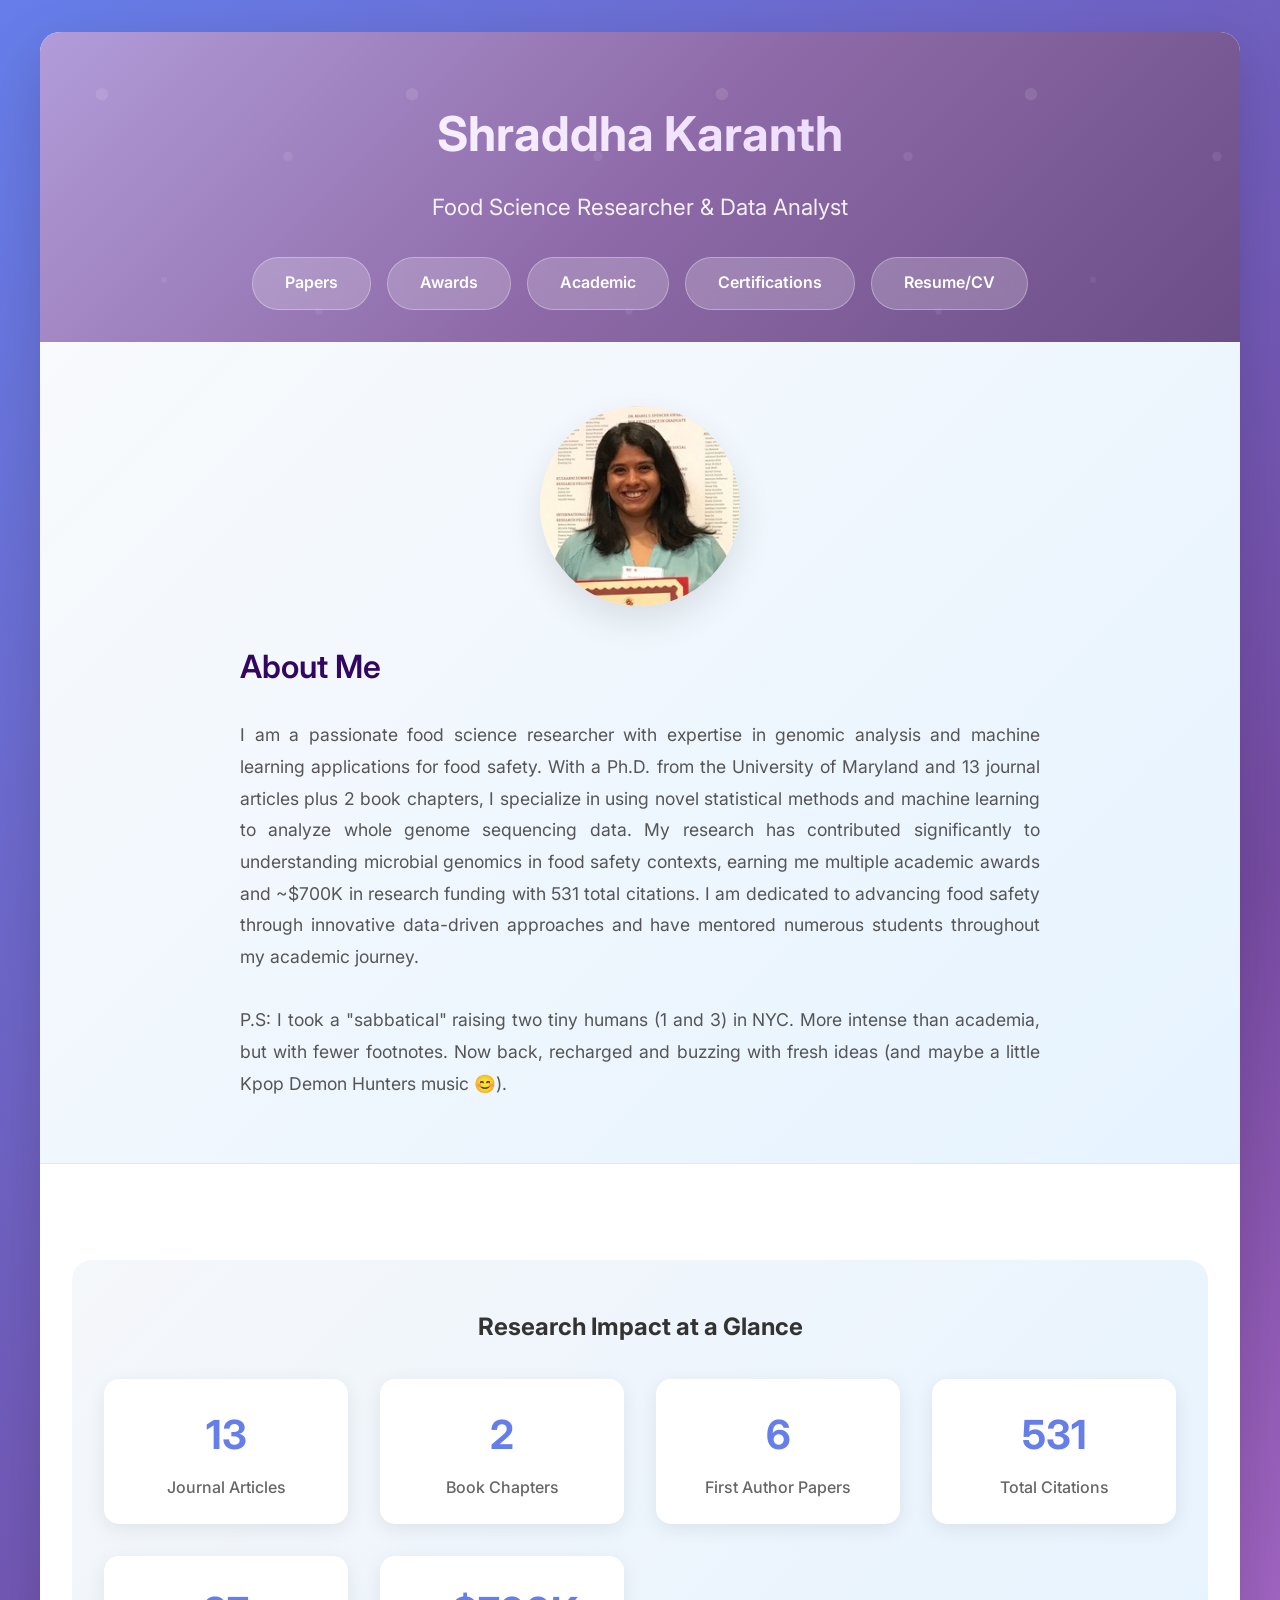
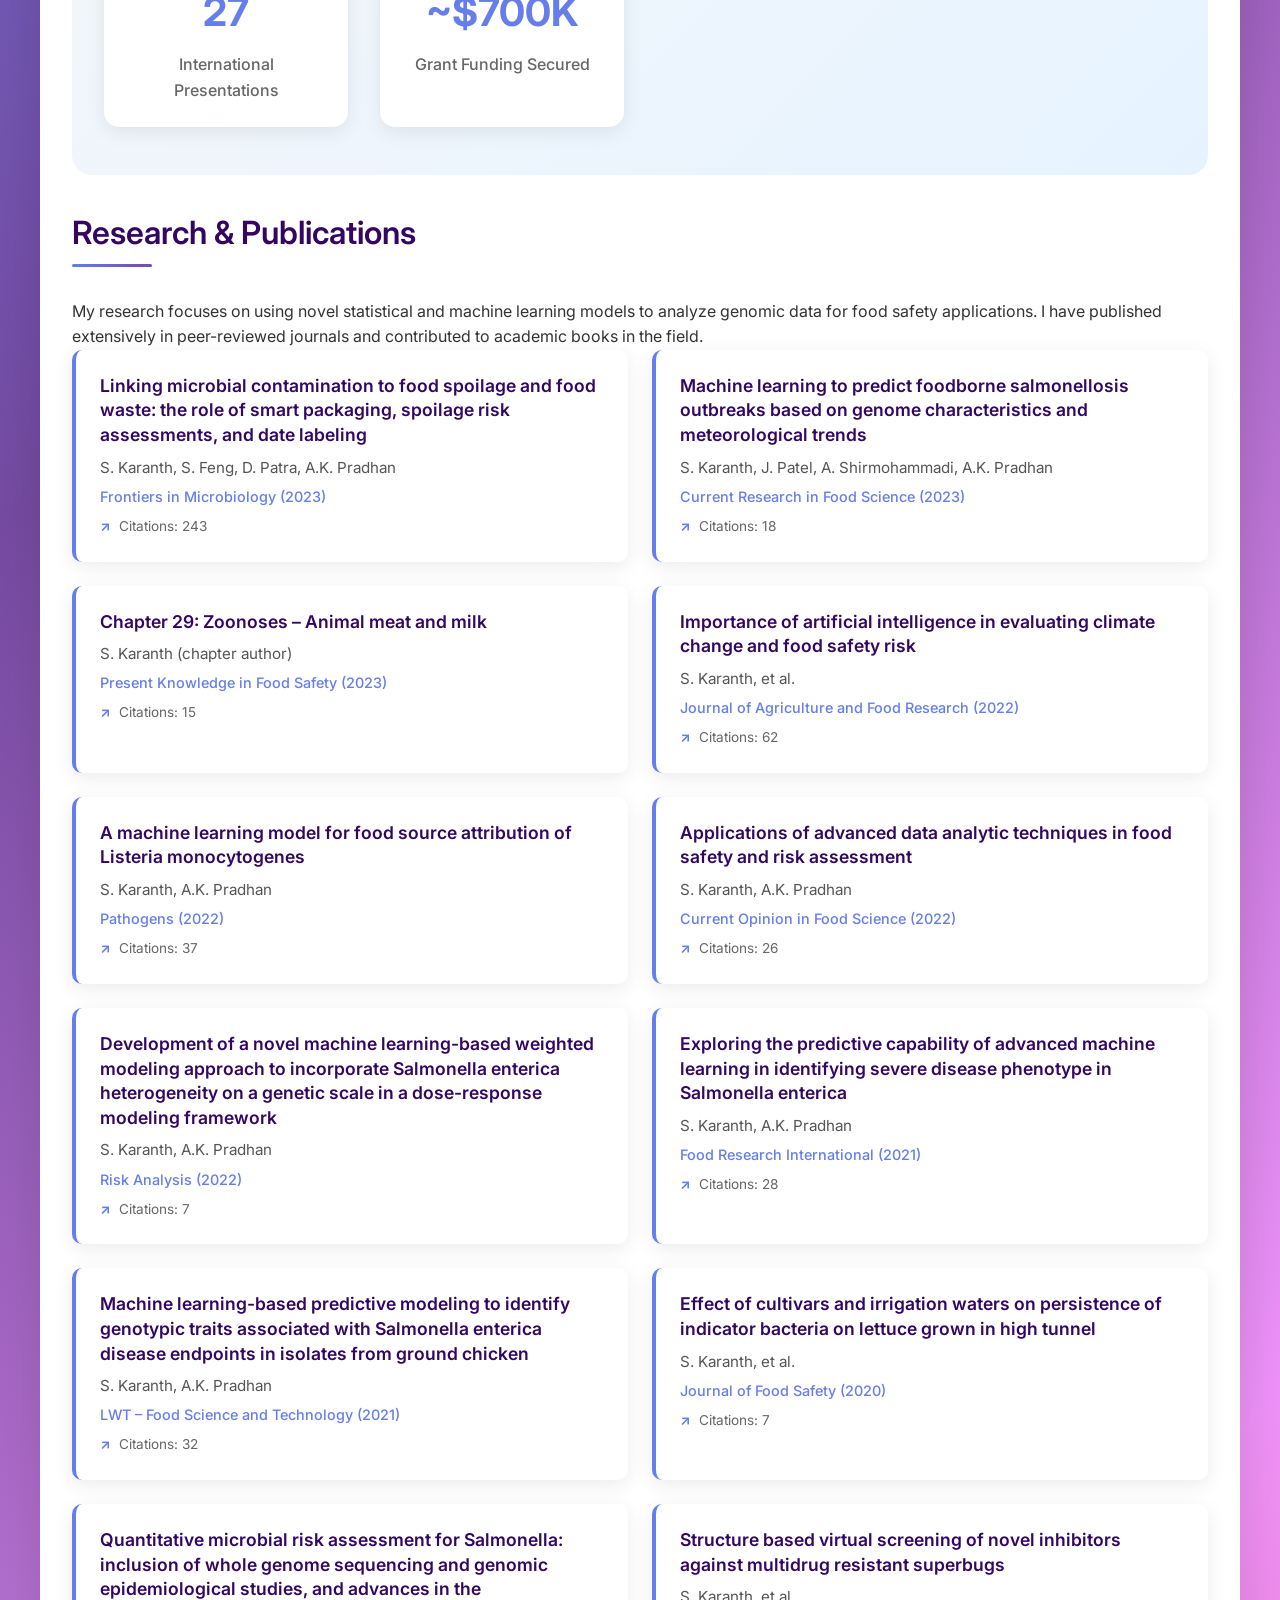
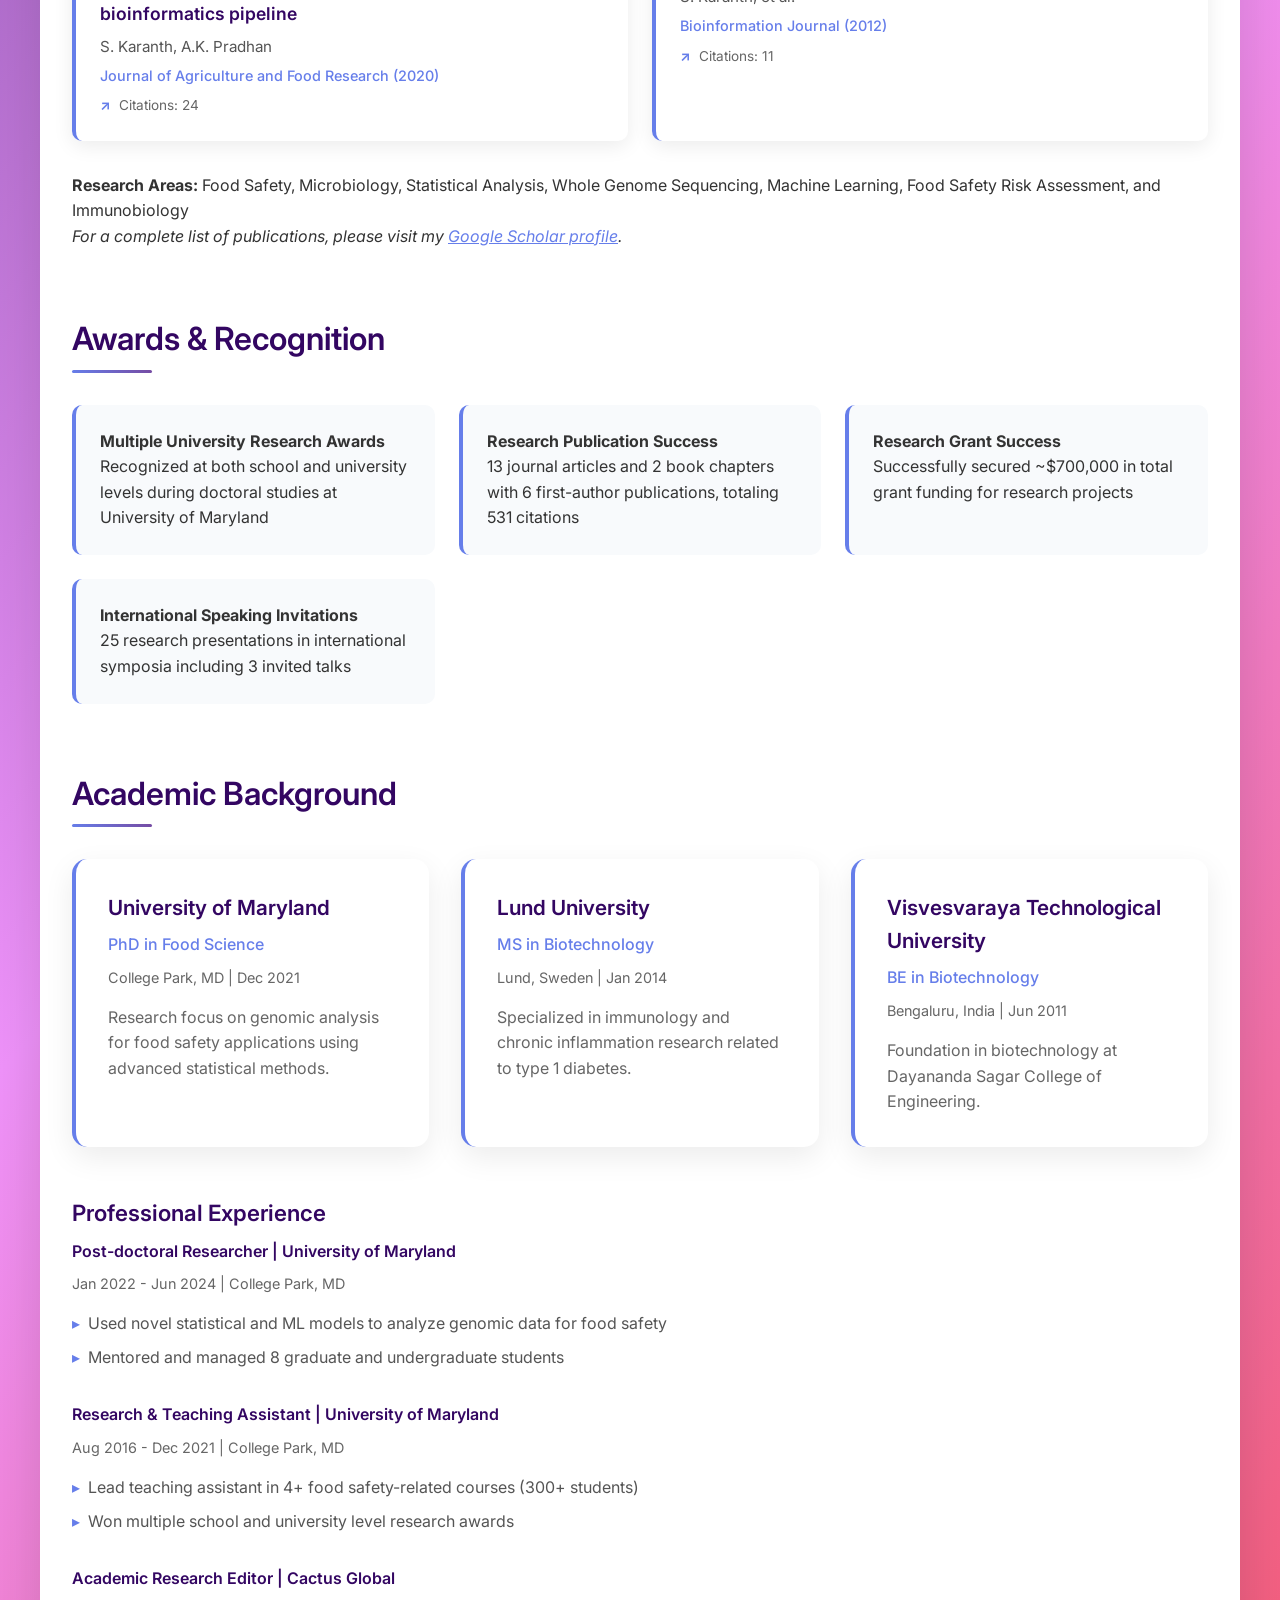
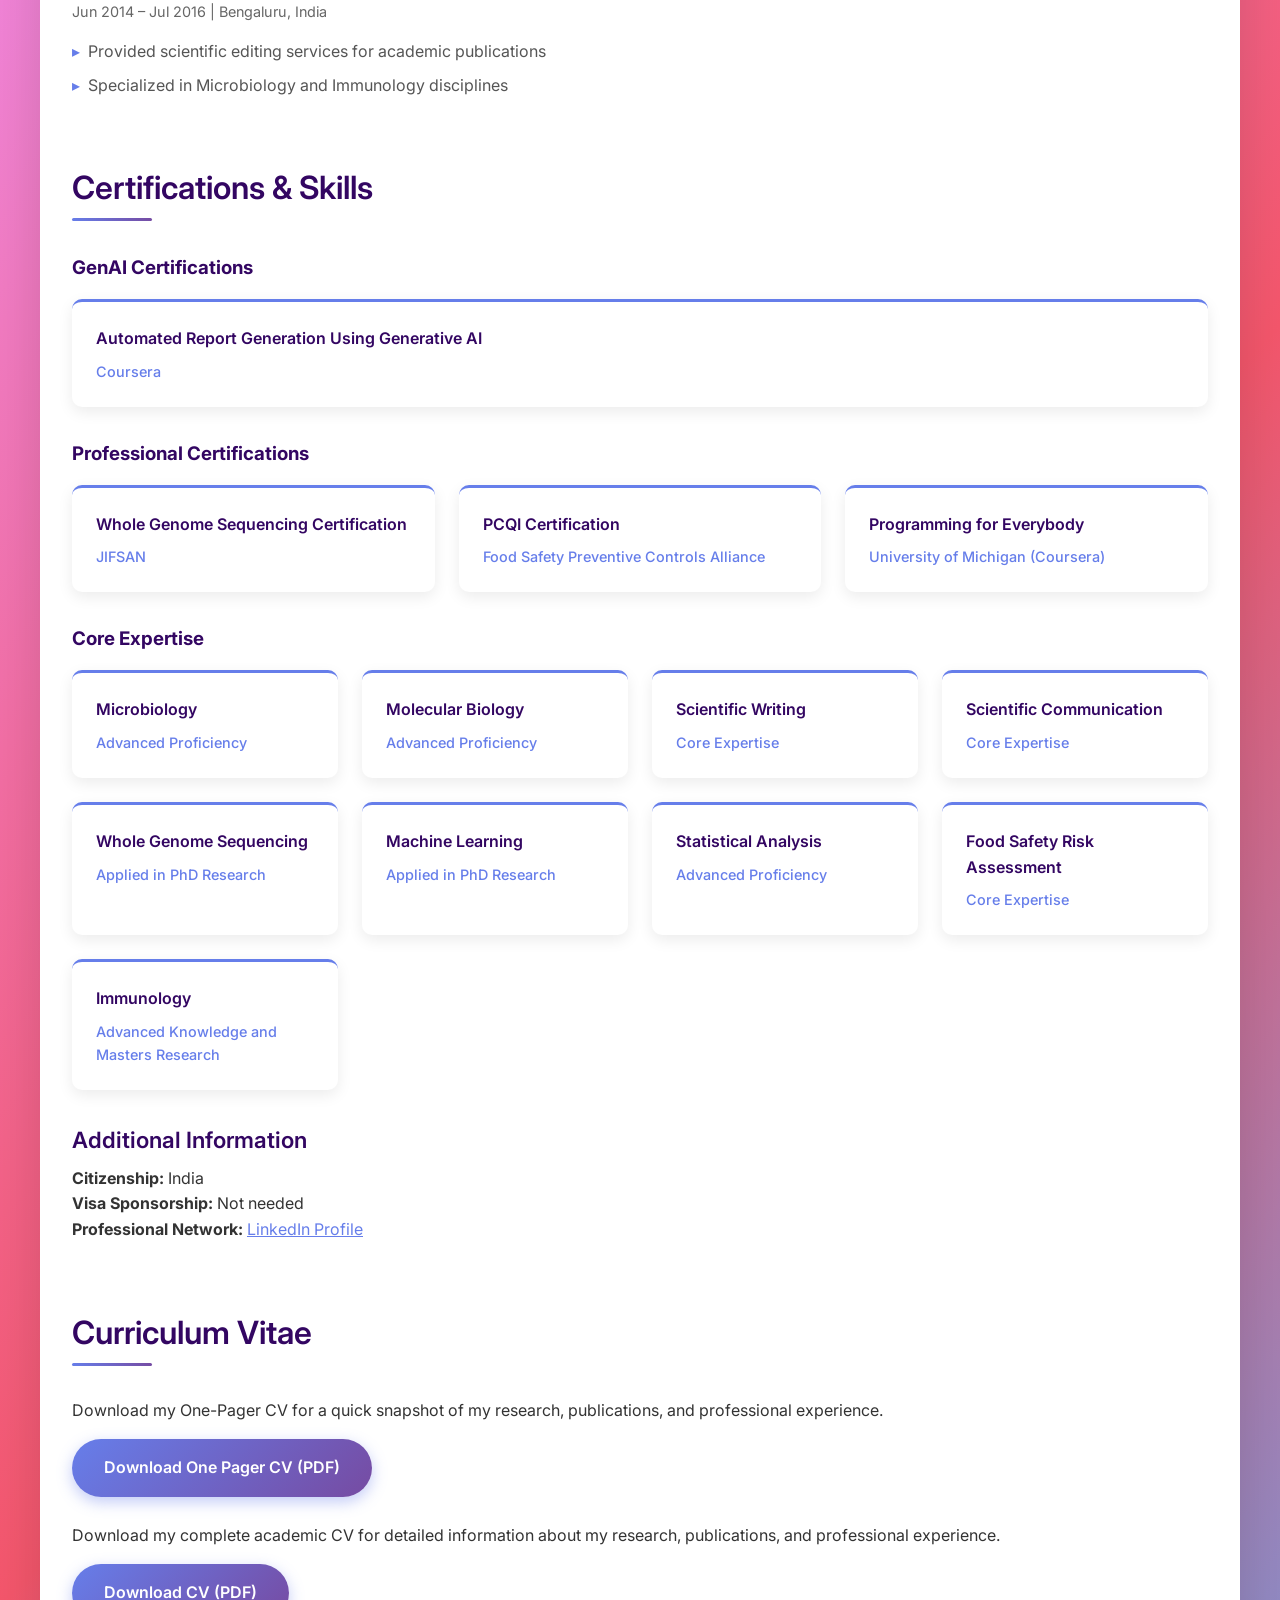
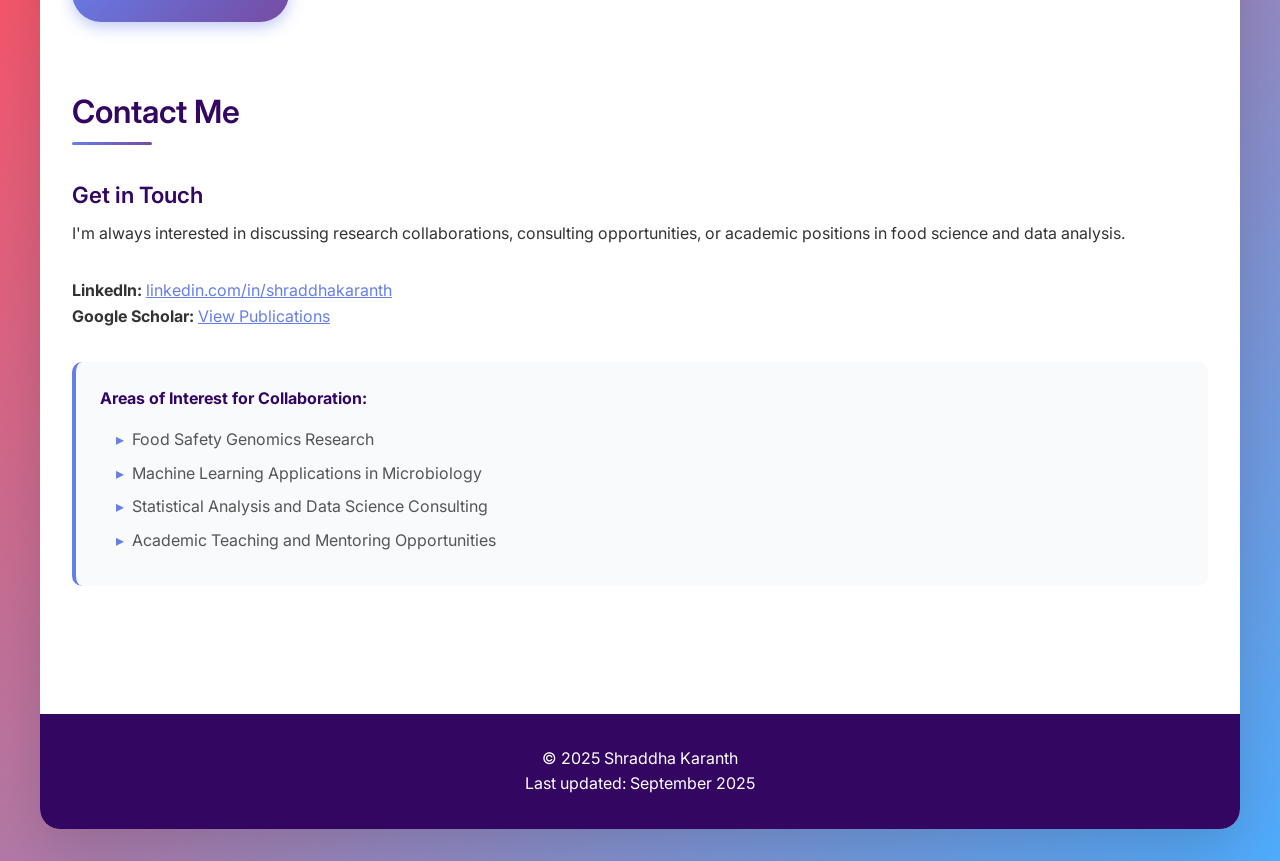
==== index.html @ 4e322cdf "Update index.html" ====
<!DOCTYPE html>
<html lang="en">
<head>
    <meta charset="UTF-8">
    <meta name="viewport" content="width=device-width, initial-scale=1.0">
    <title>Shraddha Karanth - Food Science Researcher</title>
    <link href="https://fonts.googleapis.com/css2?family=Inter:wght@300;400;500;600;700&display=swap" rel="stylesheet">
    <style>
        * {
            margin: 0;
            padding: 0;
            box-sizing: border-box;
        }
        
        body {
            font-family: 'Inter', sans-serif;
            line-height: 1.6;
            color: #333;
            background: linear-gradient(135deg, #667eea 0%, #764ba2 25%, #f093fb 50%, #f5576c 75%, #4facfe 100%);
            min-height: 100vh;
        }
        
        .container {
            max-width: 1200px;
            margin: 0 auto;
            background: white;
            box-shadow: 0 20px 60px rgba(0,0,0,0.15);
            border-radius: 20px;
            overflow: hidden;
            margin-top: 2rem;
            margin-bottom: 2rem;
        }
        
        header {
            background: linear-gradient(135deg, #b19cd9 0%, #8e6ba8 50%, #6b4d87 100%);
            color: white;
            text-align: center;
            padding: 4rem 2rem 2rem 2rem;
            position: relative;
            overflow: hidden;
        }
        
        header::before {
            content: '';
            position: absolute;
            top: 0;
            left: 0;
            right: 0;
            bottom: 0;
            background: url('data:image/svg+xml,<svg xmlns="http://www.w3.org/2000/svg" viewBox="0 0 100 100"><circle cx="20" cy="20" r="2" fill="rgba(255,255,255,0.1)"/><circle cx="80" cy="40" r="1.5" fill="rgba(255,255,255,0.08)"/><circle cx="40" cy="80" r="1" fill="rgba(255,255,255,0.06)"/><circle cx="90" cy="90" r="1.2" fill="rgba(255,255,255,0.07)"/></svg>') repeat;
            animation: float 20s infinite linear;
        }
        
        @keyframes float {
            0% { transform: translateY(0) rotate(0deg); }
            100% { transform: translateY(-100px) rotate(360deg); }
        }
        
        .header-content {
            position: relative;
            z-index: 2;
        }
        
        h1 {
            font-size: 3rem;
            font-weight: 700;
            margin-bottom: 1rem;
            background: linear-gradient(45deg, #ffffff, #e6ccff);
            -webkit-background-clip: text;
            -webkit-text-fill-color: transparent;
            background-clip: text;
        }
        
        .subtitle {
            font-size: 1.4rem;
            font-weight: 400;
            margin-bottom: 2rem;
            opacity: 0.9;
        }
        
        .nav-buttons {
            display: flex;
            justify-content: center;
            gap: 1rem;
            flex-wrap: wrap;
            margin-top: 2rem;
        }
        
        .nav-btn {
            background: rgba(255,255,255,0.2);
            color: white;
            padding: 0.8rem 2rem;
            border-radius: 50px;
            text-decoration: none;
            font-weight: 600;
            transition: all 0.3s ease;
            backdrop-filter: blur(10px);
            border: 1px solid rgba(255,255,255,0.3);
        }
        
        .nav-btn:hover {
            background: rgba(255,255,255,0.3);
            transform: translateY(-3px);
            box-shadow: 0 10px 20px rgba(0,0,0,0.2);
        }

        .about-section {
            background: linear-gradient(135deg, #f8fafc 0%, #e6f3ff 100%);
            padding: 4rem 2rem;
            text-align: center;
            border-bottom: 1px solid #e6e6e6;
        }

        .profile-photo {
            width: 200px;
            height: 200px;
            border-radius: 50%;
            margin: 0 auto 2rem auto;
            background: linear-gradient(135deg, #667eea 0%, #764ba2 100%);
            display: flex;
            align-items: center;
            justify-content: center;
            box-shadow: 0 15px 35px rgba(0,0,0,0.1);
            position: relative;
            overflow: hidden;
            background-image: url('images/shraddha.jpeg');
            background-size: cover;
            background-position: center;
        }

        .profile-photo::before {
            content: '';
            position: absolute;
            top: 0;
            left: 0;
            right: 0;
            bottom: 0;
            background: url('data:image/svg+xml,<svg xmlns="http://www.w3.org/2000/svg" viewBox="0 0 100 100"><circle cx="30" cy="30" r="1.5" fill="rgba(255,255,255,0.05)"/><circle cx="70" cy="50" r="1" fill="rgba(255,255,255,0.03)"/><circle cx="50" cy="80" r="0.8" fill="rgba(255,255,255,0.02)"/></svg>') repeat;
            animation: float 15s infinite linear;
        }

        .about-text {
            max-width: 800px;
            margin: 0 auto;
            font-size: 1.1rem;
            line-height: 1.8;
            color: #555;
            text-align: justify;
        }

        .about-text h2 {
            color: #330662;
            font-size: 2rem;
            font-weight: 600;
            margin-bottom: 1.5rem;
        }
        
        main {
            padding: 4rem 2rem;
        }
        
        section {
            margin-bottom: 4rem;
        }
        
        section h2 {
            font-size: 2rem;
            font-weight: 600;
            margin-bottom: 2rem;
            color: #330662;
            position: relative;
            padding-bottom: 0.5rem;
        }
        
        section h2::after {
            content: '';
            position: absolute;
            bottom: 0;
            left: 0;
            width: 80px;
            height: 3px;
            background: linear-gradient(45deg, #667eea, #764ba2);
            border-radius: 2px;
        }
        
        .highlight-stats {
            background: linear-gradient(135deg, #f5f7fa 0%, #e6f3ff 100%);
            padding: 3rem 2rem;
            border-radius: 20px;
            margin: 2rem 0;
            text-align: center;
        }
        
        .stats-grid {
            display: grid;
            grid-template-columns: repeat(auto-fit, minmax(200px, 1fr));
            gap: 2rem;
            margin-top: 2rem;
        }
        
        .stat-item {
            background: white;
            padding: 1.5rem;
            border-radius: 15px;
            box-shadow: 0 5px 20px rgba(0,0,0,0.08);
        }
        
        .stat-number {
            font-size: 2.5rem;
            font-weight: 700;
            color: #667eea;
            margin-bottom: 0.5rem;
        }
        
        .stat-label {
            color: #666;
            font-weight: 500;
        }
        
        .education-grid {
            display: grid;
            grid-template-columns: repeat(auto-fit, minmax(300px, 1fr));
            gap: 2rem;
        }
        
        .education-card {
            background: white;
            border-radius: 15px;
            padding: 2rem;
            box-shadow: 0 10px 30px rgba(0,0,0,0.08);
            transition: transform 0.3s ease;
            border-left: 4px solid #667eea;
        }
        
        .education-card:hover {
            transform: translateY(-5px);
        }
        
        .education-card h3 {
            color: #330662;
            font-size: 1.3rem;
            font-weight: 600;
            margin-bottom: 0.5rem;
        }
        
        .education-card .degree {
            color: #667eea;
            font-weight: 500;
            margin-bottom: 0.5rem;
        }
        
        .education-card .location {
            color: #666;
            font-size: 0.9rem;
        }
        
        .paper-grid {
            display: grid;
            grid-template-columns: repeat(auto-fit, minmax(400px, 1fr));
            gap: 1.5rem;
        }
        
        .paper-item {
            background: white;
            padding: 1.5rem;
            border-radius: 10px;
            box-shadow: 0 5px 20px rgba(0,0,0,0.08);
            border-left: 4px solid #667eea;
            transition: transform 0.3s ease;
        }
        
        .paper-item:hover {
            transform: translateY(-3px);
        }
        
        .paper-title {
            color: #330662;
            font-size: 1.1rem;
            font-weight: 600;
            margin-bottom: 0.5rem;
            line-height: 1.4;
        }
        
        .paper-authors {
            color: #555;
            font-size: 0.95rem;
            margin-bottom: 0.3rem;
        }
        
        .paper-journal {
            color: #667eea;
            font-weight: 500;
            font-size: 0.9rem;
            margin-bottom: 0.5rem;
        }
        
        .paper-citation {
            color: #666;
            font-size: 0.85rem;
            display: flex;
            align-items: center;
        }
        
        .citation-arrow {
            color: #667eea;
            margin-right: 0.5rem;
            font-weight: bold;
        }
        
        .award-item {
            background: #f8fafc;
            padding: 1.5rem;
            border-radius: 10px;
            border-left: 4px solid #667eea;
            transition: transform 0.3s ease;
        }
        
        .award-item:hover {
            transform: translateX(5px);
        }
        
        .awards-list {
            display: grid;
            grid-template-columns: repeat(auto-fit, minmax(280px, 1fr));
            gap: 1.5rem;
        }
        
        .cert-grid {
            display: grid;
            grid-template-columns: repeat(auto-fit, minmax(250px, 1fr));
            gap: 1.5rem;
        }
        
        .cert-item {
            background: white;
            padding: 1.5rem;
            border-radius: 10px;
            box-shadow: 0 5px 15px rgba(0,0,0,0.08);
            border-top: 3px solid #667eea;
        }
        
        .cert-item h4 {
            color: #330662;
            font-weight: 600;
            margin-bottom: 0.5rem;
        }
        
        .cert-provider {
            color: #667eea;
            font-weight: 500;
            font-size: 0.9rem;
        }
        
        .experience-item h3 {
            color: #330662;
            font-size: 1.4rem;
            font-weight: 600;
            margin-bottom: 0.5rem;
        }
        
        .experience-role {
            color: #667eea;
            font-weight: 500;
            margin-bottom: 0.5rem;
        }
        
        .experience-period {
            color: #666;
            font-size: 0.9rem;
            margin-bottom: 1rem;
        }
        
        .experience-item ul {
            list-style-type: none;
            padding-left: 0;
        }
        
        .experience-item li {
            color: #555;
            margin-bottom: 0.5rem;
            padding-left: 1rem;
            position: relative;
        }
        
        .experience-item li::before {
            content: '▸';
            color: #667eea;
            position: absolute;
            left: 0;
        }
        
        footer {
            background: #330662;
            color: white;
            text-align: center;
            padding: 2rem;
        }
        
        @media (max-width: 768px) {
            h1 {
                font-size: 2.2rem;
            }
            
            .container {
                margin: 1rem;
                border-radius: 15px;
            }
            
            main {
                padding: 2rem 1rem;
            }
            
            header {
                padding: 3rem 1rem 2rem 1rem;
            }

            .about-section {
                padding: 3rem 1rem;
            }

            .profile-photo {
                width: 150px;
                height: 150px;
                font-size: 3rem;
            }
            
            .nav-buttons {
                flex-direction: column;
                align-items: center;
            }
            
            .nav-btn {
                width: 200px;
            }
        }
    </style>
</head>
<body>
    <div class="container">
        <header>
            <div class="header-content">
                <h1>Shraddha Karanth</h1>
                <p class="subtitle">Food Science Researcher & Data Analyst</p>
                
                <div class="nav-buttons">
                    <a href="#papers" class="nav-btn">Papers</a>
                    <a href="#awards" class="nav-btn">Awards</a>
                    <a href="#academic" class="nav-btn">Academic</a>
                    <a href="#certifications" class="nav-btn">Certifications</a>
                    <a href="#cv" class="nav-btn">Resume/CV</a>
                </div>
            </div>
        </header>

        <div class="about-section">
            <div class="profile-photo">
            </div>
            <div class="about-text">
                <h2>About Me</h2>
                <p>I am a passionate food science researcher with expertise in genomic analysis and machine learning applications for food safety. With a Ph.D. from the University of Maryland and 13 journal articles plus 2 book chapters, I specialize in using novel statistical methods and machine learning to analyze whole genome sequencing data. My research has contributed significantly to understanding microbial genomics in food safety contexts, earning me multiple academic awards and ~$700K in research funding with 531 total citations. I am dedicated to advancing food safety through innovative data-driven approaches and have mentored numerous students throughout my academic journey.</p>
                <br>
                <p>P.S: I took a "sabbatical" raising two tiny humans (1 and 3) in NYC. More intense than academia, but with fewer footnotes.
                Now back, recharged and buzzing with fresh ideas (and maybe a little Kpop Demon Hunters music 😊). </p>
            </div>
        </div>

        <main>
            <div class="highlight-stats">
                <h2>Research Impact at a Glance</h2>
                <div class="stats-grid">
                    <div class="stat-item">
                        <div class="stat-number">13</div>
                        <div class="stat-label">Journal Articles</div>
                    </div>
                    <div class="stat-item">
                        <div class="stat-number">2</div>
                        <div class="stat-label">Book Chapters</div>
                    </div>
                    <div class="stat-item">
                        <div class="stat-number">6</div>
                        <div class="stat-label">First Author Papers</div>
                    </div>
                    <div class="stat-item">
                        <div class="stat-number">531</div>
                        <div class="stat-label">Total Citations</div>
                    </div>
                    <div class="stat-item">
                        <div class="stat-number">27</div>
                        <div class="stat-label">International Presentations</div>
                    </div>
                    <div class="stat-item">
                        <div class="stat-number">~$700K</div>
                        <div class="stat-label">Grant Funding Secured</div>
                    </div>
                </div>
            </div>

            <section id="papers">
                <h2>Research & Publications</h2>
                <p>My research focuses on using novel statistical and machine learning models to analyze genomic data for food safety applications. I have published extensively in peer-reviewed journals and contributed to academic books in the field.</p>
                
                <div class="paper-grid">
                    <div class="paper-item">
                        <div class="paper-title">Linking microbial contamination to food spoilage and food waste: the role of smart packaging, spoilage risk assessments, and date labeling</div>
                        <div class="paper-authors">S. Karanth, S. Feng, D. Patra, A.K. Pradhan</div>
                        <div class="paper-journal">Frontiers in Microbiology (2023)</div>
                        <div class="paper-citation"><span class="citation-arrow">↗</span> Citations: 243</div>
                    </div>
                    
                    <div class="paper-item">
                        <div class="paper-title">Machine learning to predict foodborne salmonellosis outbreaks based on genome characteristics and meteorological trends</div>
                        <div class="paper-authors">S. Karanth, J. Patel, A. Shirmohammadi, A.K. Pradhan</div>
                        <div class="paper-journal">Current Research in Food Science (2023)</div>
                        <div class="paper-citation"><span class="citation-arrow">↗</span> Citations: 18</div>
                    </div>
                    
                    <div class="paper-item">
                        <div class="paper-title">Chapter 29: Zoonoses – Animal meat and milk</div>
                        <div class="paper-authors">S. Karanth (chapter author)</div>
                        <div class="paper-journal">Present Knowledge in Food Safety (2023)</div>
                        <div class="paper-citation"><span class="citation-arrow">↗</span> Citations: 15</div>
                    </div>
                    
                    <div class="paper-item">
                        <div class="paper-title">Importance of artificial intelligence in evaluating climate change and food safety risk</div>
                        <div class="paper-authors">S. Karanth, et al.</div>
                        <div class="paper-journal">Journal of Agriculture and Food Research (2022)</div>
                        <div class="paper-citation"><span class="citation-arrow">↗</span> Citations: 62</div>
                    </div>
                    
                    <div class="paper-item">
                        <div class="paper-title">A machine learning model for food source attribution of Listeria monocytogenes</div>
                        <div class="paper-authors">S. Karanth, A.K. Pradhan</div>
                        <div class="paper-journal">Pathogens (2022)</div>
                        <div class="paper-citation"><span class="citation-arrow">↗</span> Citations: 37</div>
                    </div>
                    
                    <div class="paper-item">
                        <div class="paper-title">Applications of advanced data analytic techniques in food safety and risk assessment</div>
                        <div class="paper-authors">S. Karanth, A.K. Pradhan</div>
                        <div class="paper-journal">Current Opinion in Food Science (2022)</div>
                        <div class="paper-citation"><span class="citation-arrow">↗</span> Citations: 26</div>
                    </div>
                    
                    <div class="paper-item">
                        <div class="paper-title">Development of a novel machine learning-based weighted modeling approach to incorporate Salmonella enterica heterogeneity on a genetic scale in a dose-response modeling framework</div>
                        <div class="paper-authors">S. Karanth, A.K. Pradhan</div>
                        <div class="paper-journal">Risk Analysis (2022)</div>
                        <div class="paper-citation"><span class="citation-arrow">↗</span> Citations: 7</div>
                    </div>
                    
                    <div class="paper-item">
                        <div class="paper-title">Exploring the predictive capability of advanced machine learning in identifying severe disease phenotype in Salmonella enterica</div>
                        <div class="paper-authors">S. Karanth, A.K. Pradhan</div>
                        <div class="paper-journal">Food Research International (2021)</div>
                        <div class="paper-citation"><span class="citation-arrow">↗</span> Citations: 28</div>
                    </div>
                    
                    <div class="paper-item">
                        <div class="paper-title">Machine learning-based predictive modeling to identify genotypic traits associated with Salmonella enterica disease endpoints in isolates from ground chicken</div>
                        <div class="paper-authors">S. Karanth, A.K. Pradhan</div>
                        <div class="paper-journal">LWT – Food Science and Technology (2021)</div>
                        <div class="paper-citation"><span class="citation-arrow">↗</span> Citations: 32</div>
                    </div>
                    
                    <div class="paper-item">
                        <div class="paper-title">Effect of cultivars and irrigation waters on persistence of indicator bacteria on lettuce grown in high tunnel</div>
                        <div class="paper-authors">S. Karanth, et al.</div>
                        <div class="paper-journal">Journal of Food Safety (2020)</div>
                        <div class="paper-citation"><span class="citation-arrow">↗</span> Citations: 7</div>
                    </div>
                    
                    <div class="paper-item">
                        <div class="paper-title">Quantitative microbial risk assessment for Salmonella: inclusion of whole genome sequencing and genomic epidemiological studies, and advances in the bioinformatics pipeline</div>
                        <div class="paper-authors">S. Karanth, A.K. Pradhan</div>
                        <div class="paper-journal">Journal of Agriculture and Food Research (2020)</div>
                        <div class="paper-citation"><span class="citation-arrow">↗</span> Citations: 24</div>
                    </div>
                    
                    <div class="paper-item">
                        <div class="paper-title">Structure based virtual screening of novel inhibitors against multidrug resistant superbugs</div>
                        <div class="paper-authors">S. Karanth, et al.</div>
                        <div class="paper-journal">Bioinformation Journal (2012)</div>
                        <div class="paper-citation"><span class="citation-arrow">↗</span> Citations: 11</div>
                    </div>
                </div>
                
                <p style="margin-top: 2rem;"><strong>Research Areas:</strong> Food Safety, Microbiology, Statistical Analysis, Whole Genome Sequencing, Machine Learning, Food Safety Risk Assessment, and Immunobiology</p>
                
                <p><em>For a complete list of publications, please visit my <a href="https://scholar.google.com/citations?hl=en&user=2CiW3YYAAAAJ&view_op=list_works&gmla=AH8HC4xIG0g-nNMYNerslauSJPUAyIhda1BCgY_D31vw0ohh9qsSzcRfDrA6_EVQcxj3R3wEJANGYO1SVMW3vOSf" style="color: #667eea;" target="_blank">Google Scholar profile</a>.</em></p>
            </section>

            <section id="awards">
                <h2>Awards & Recognition</h2>
                <div class="awards-list">
                    <div class="award-item">
                        <h4>Multiple University Research Awards</h4>
                        <p>Recognized at both school and university levels during doctoral studies at University of Maryland</p>
                    </div>
                    <div class="award-item">
                        <h4>Research Publication Success</h4>
                        <p>13 journal articles and 2 book chapters with 6 first-author publications, totaling 531 citations</p>
                    </div>
                    <div class="award-item">
                        <h4>Research Grant Success</h4>
                        <p>Successfully secured ~$700,000 in total grant funding for research projects</p>
                    </div>
                    <div class="award-item">
                        <h4>International Speaking Invitations</h4>
                        <p>25 research presentations in international symposia including 3 invited talks</p>
                    </div>
                </div>
            </section>

            <section id="academic">
                <h2>Academic Background</h2>
                <div class="education-grid">
                    <div class="education-card">
                        <h3>University of Maryland</h3>
                        <div class="degree">PhD in Food Science</div>
                        <div class="location">College Park, MD | Dec 2021</div>
                        <p style="margin-top: 1rem; color: #666;">Research focus on genomic analysis for food safety applications using advanced statistical methods.</p>
                    </div>
                    
                    <div class="education-card">
                        <h3>Lund University</h3>
                        <div class="degree">MS in Biotechnology</div>
                        <div class="location">Lund, Sweden | Jan 2014</div>
                        <p style="margin-top: 1rem; color: #666;">Specialized in immunology and chronic inflammation research related to type 1 diabetes.</p>
                    </div>
                    
                    <div class="education-card">
                        <h3>Visvesvaraya Technological University</h3>
                        <div class="degree">BE in Biotechnology</div>
                        <div class="location">Bengaluru, India | Jun 2011</div>
                        <p style="margin-top: 1rem; color: #666;">Foundation in biotechnology at Dayananda Sagar College of Engineering.</p>
                    </div>
                </div>

                <div class="experience-item" style="margin-top: 3rem;">
                    <h3>Professional Experience</h3>
                    
                    <div style="margin-bottom: 2rem;">
                        <h4 style="color: #330662; font-weight: 600; margin-bottom: 0.5rem;">Post-doctoral Researcher | University of Maryland</h4>
                        <div class="experience-period">Jan 2022 - Jun 2024 | College Park, MD</div>
                        <ul>
                            <li>Used novel statistical and ML models to analyze genomic data for food safety</li>
                            <li>Mentored and managed 8 graduate and undergraduate students</li>
                        </ul>
                    </div>

                    <div style="margin-bottom: 2rem;">
                        <h4 style="color: #330662; font-weight: 600; margin-bottom: 0.5rem;">Research & Teaching Assistant | University of Maryland</h4>
                        <div class="experience-period">Aug 2016 - Dec 2021 | College Park, MD</div>
                        <ul>
                            <li>Lead teaching assistant in 4+ food safety-related courses (300+ students)</li>
                            <li>Won multiple school and university level research awards</li>
                        </ul>
                    </div>

                    <div>
                        <h4 style="color: #330662; font-weight: 600; margin-bottom: 0.5rem;">Academic Research Editor | Cactus Global</h4>
                        <div class="experience-period">Jun 2014 – Jul 2016 | Bengaluru, India</div>
                        <ul>
                            <li>Provided scientific editing services for academic publications</li>
                            <li>Specialized in Microbiology and Immunology disciplines</li>
                        </ul>
                    </div>
                </div>
            </section>

            <section id="certifications">
                <h2>Certifications & Skills</h2>
                
                <h3 style="color: #330662; margin-bottom: 1rem;">GenAI Certifications</h3>
                <div class="cert-grid">
                    <div class="cert-item">
                        <h4><a href="https://www.coursera.org/learn/automated-report-generation-using-generative-ai" target="_blank" style="color: #330662; text-decoration: none;">Automated Report Generation Using Generative AI</a></h4>
                        <div class="cert-provider">Coursera</div>
                    </div>
                </div>

                <h3 style="color: #330662; margin: 2rem 0 1rem 0;">Professional Certifications</h3>
                <div class="cert-grid">
                    <div class="cert-item">
                        <h4>Whole Genome Sequencing Certification</h4>
                        <div class="cert-provider">JIFSAN</div>
                    </div>
                    <div class="cert-item">
                        <h4>PCQI Certification</h4>
                        <div class="cert-provider">Food Safety Preventive Controls Alliance</div>
                    </div>
                    <div class="cert-item">
                        <h4>Programming for Everybody</h4>
                        <div class="cert-provider">University of Michigan (Coursera)</div>
                    </div>
                </div>

                <h3 style="color: #330662; margin: 2rem 0 1rem 0;">Core Expertise</h3>
                <div class="cert-grid">
                    <div class="cert-item">
                        <h4>Microbiology</h4>
                        <div class="cert-provider">Advanced Proficiency</div>
                    </div>
                    <div class="cert-item">
                        <h4>Molecular Biology</h4>
                        <div class="cert-provider">Advanced Proficiency</div>
                    </div>
                    <div class="cert-item">
                        <h4>Scientific Writing</h4>
                        <div class="cert-provider">Core Expertise</div>
                    </div>
                    <div class="cert-item">
                        <h4>Scientific Communication</h4>
                        <div class="cert-provider">Core Expertise</div>
                    </div>
                    <div class="cert-item">
                        <h4>Whole Genome Sequencing</h4>
                        <div class="cert-provider">Applied in PhD Research</div>
                    </div>
                    <div class="cert-item">
                        <h4>Machine Learning</h4>
                        <div class="cert-provider">Applied in PhD Research</div>
                    </div>
                    <div class="cert-item">
                        <h4>Statistical Analysis</h4>
                        <div class="cert-provider">Advanced Proficiency</div>
                    </div>
                    <div class="cert-item">
                        <h4>Food Safety Risk Assessment</h4>
                        <div class="cert-provider">Core Expertise</div>
                    </div>
                    <div class="cert-item">
                        <h4>Immunology</h4>
                        <div class="cert-provider">Advanced Knowledge and Masters Research</div>
                    </div>
                </div>

                <div class="experience-item" style="margin-top: 2rem;">
                    <h3>Additional Information</h3>
                    <p><strong>Citizenship:</strong> India</p>
                    <p><strong>Visa Sponsorship:</strong> Not needed</p>
                    <p><strong>Professional Network:</strong> <a href="https://www.linkedin.com/in/shraddhakaranth/" style="color: #667eea;">LinkedIn Profile</a></p>
                </div>
            </section>

            <section id="cv">
                <h2>Curriculum Vitae</h2>
                <div class="experience-item">
                  <p>Download my One-Pager CV for a quick snapshot of my research, publications, and professional experience.</p>
                    <p style="margin-top: 1rem;">
                        <a href="files/Shraddha_Karanth_OnePager.pdf" target="_blank" style="display: inline-block; background: linear-gradient(135deg, #667eea 0%, #764ba2 100%); color: white; padding: 1rem 2rem; border-radius: 50px; text-decoration: none; font-weight: 600; transition: all 0.3s ease; box-shadow: 0 5px 15px rgba(102, 126, 234, 0.4);">
                            Download One Pager CV (PDF)
                        </a>
                    </p>
                    <br>
                    <p>Download my complete academic CV for detailed information about my research, publications, and professional experience.</p>
                    <p style="margin-top: 1rem;">
                        <a href="files/Shraddha_Karanth_CV.pdf" target="_blank" style="display: inline-block; background: linear-gradient(135deg, #667eea 0%, #764ba2 100%); color: white; padding: 1rem 2rem; border-radius: 50px; text-decoration: none; font-weight: 600; transition: all 0.3s ease; box-shadow: 0 5px 15px rgba(102, 126, 234, 0.4);">
                            Download CV (PDF)
                        </a>
                    </p>
                </div>
            </section>

            <section id="contact">
                <h2>Contact Me</h2>
                <div class="experience-item">
                    <h3>Get in Touch</h3>
                    <p>I'm always interested in discussing research collaborations, consulting opportunities, or academic positions in food science and data analysis.</p>
                    
                    <div style="margin-top: 2rem;">
                        <p><strong>LinkedIn:</strong> <a href="https://www.linkedin.com/in/shraddhakaranth/" style="color: #667eea;">linkedin.com/in/shraddhakaranth</a></p>
                        <p><strong>Google Scholar:</strong> <a href="https://scholar.google.com/citations?hl=en&user=2CiW3YYAAAAJ&view_op=list_works&gmla=AH8HC4xIG0g-nNMYNerslauSJPUAyIhda1BCgY_D31vw0ohh9qsSzcRfDrA6_EVQcxj3R3wEJANGYO1SVMW3vOSf" style="color: #667eea;">View Publications</a></p>
                    </div>

                    <div style="background: #f8fafc; padding: 1.5rem; border-radius: 10px; margin-top: 2rem; border-left: 4px solid #667eea;">
                        <h4 style="color: #330662; margin-bottom: 1rem;">Areas of Interest for Collaboration:</h4>
                        <ul style="color: #555; margin-left: 1rem;">
                            <li>Food Safety Genomics Research</li>
                            <li>Machine Learning Applications in Microbiology</li>
                            <li>Statistical Analysis and Data Science Consulting</li>
                            <li>Academic Teaching and Mentoring Opportunities</li>
                        </ul>
                    </div>
                </div>
            </section>
        </main>

        <footer>
            <p>&copy; 2025 Shraddha Karanth</p>
            <p>Last updated: September 2025</p>
        </footer>
    </div>
</body>
</html>
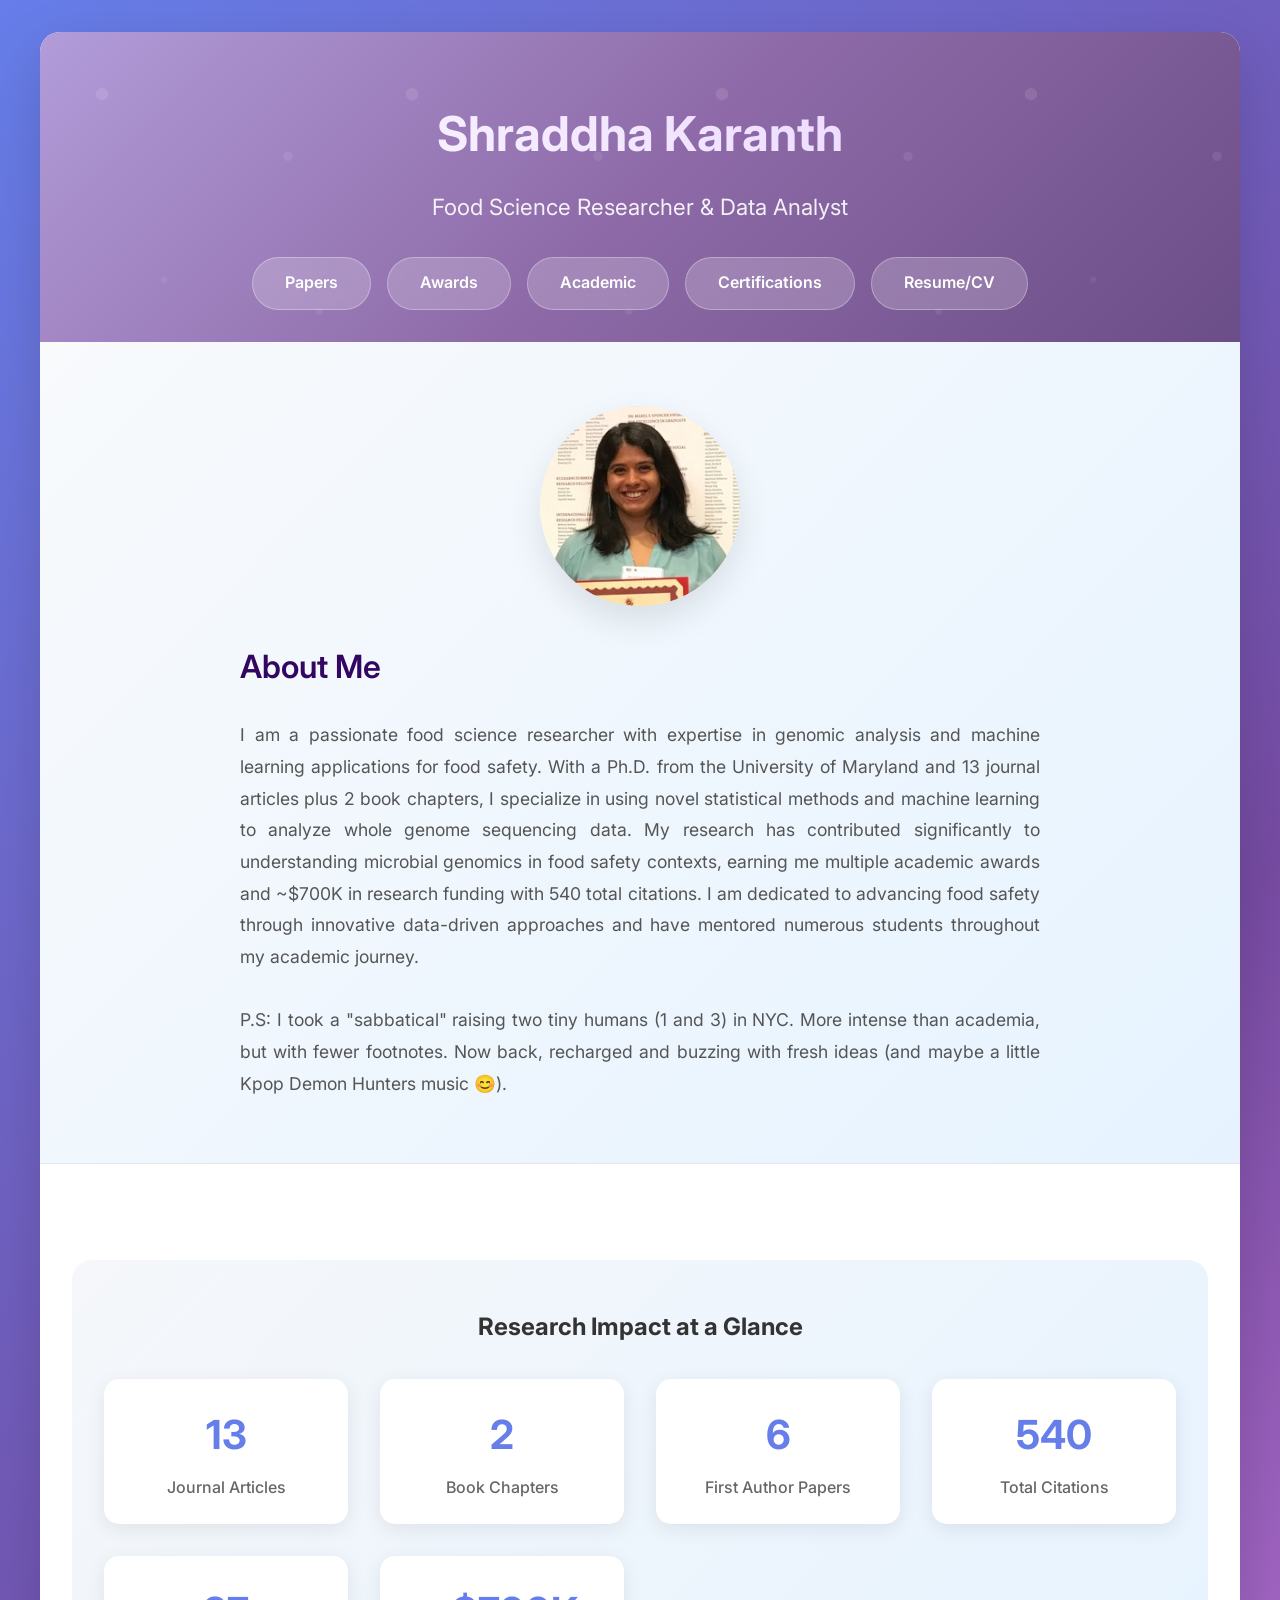
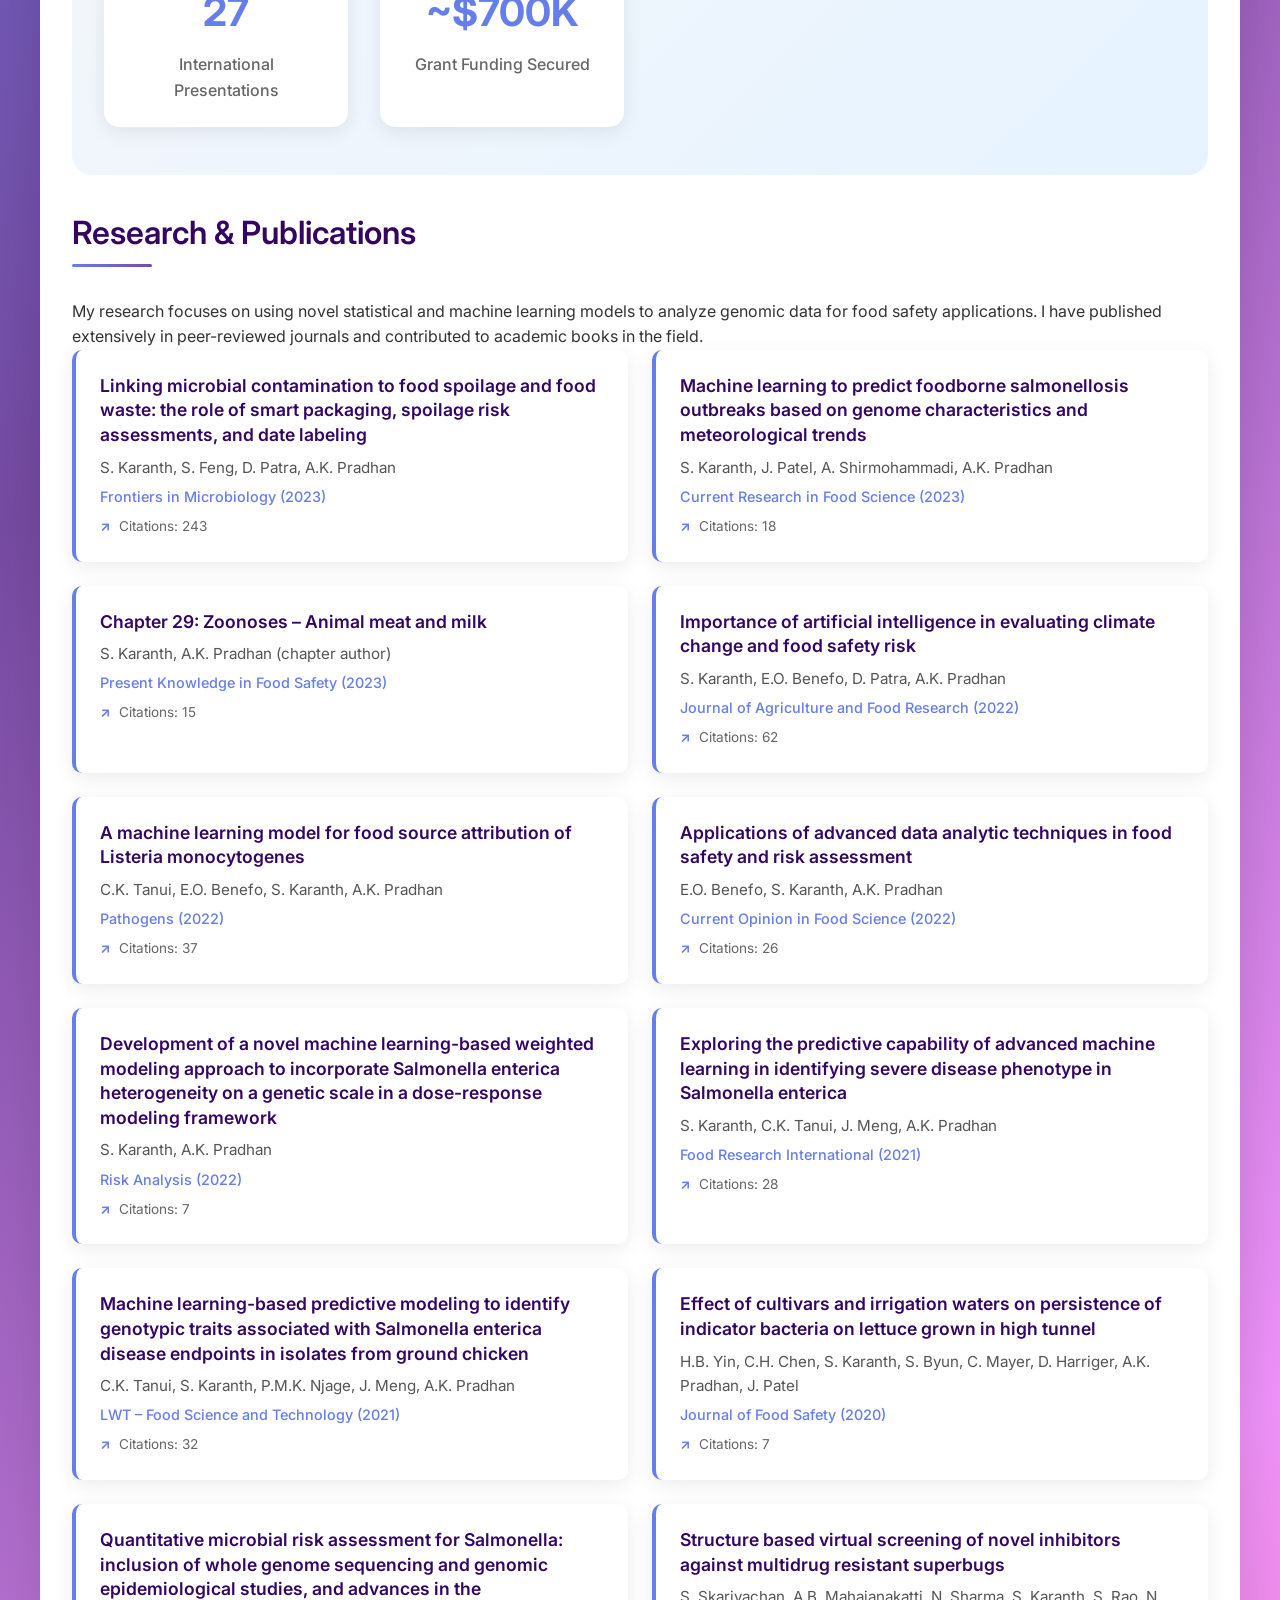
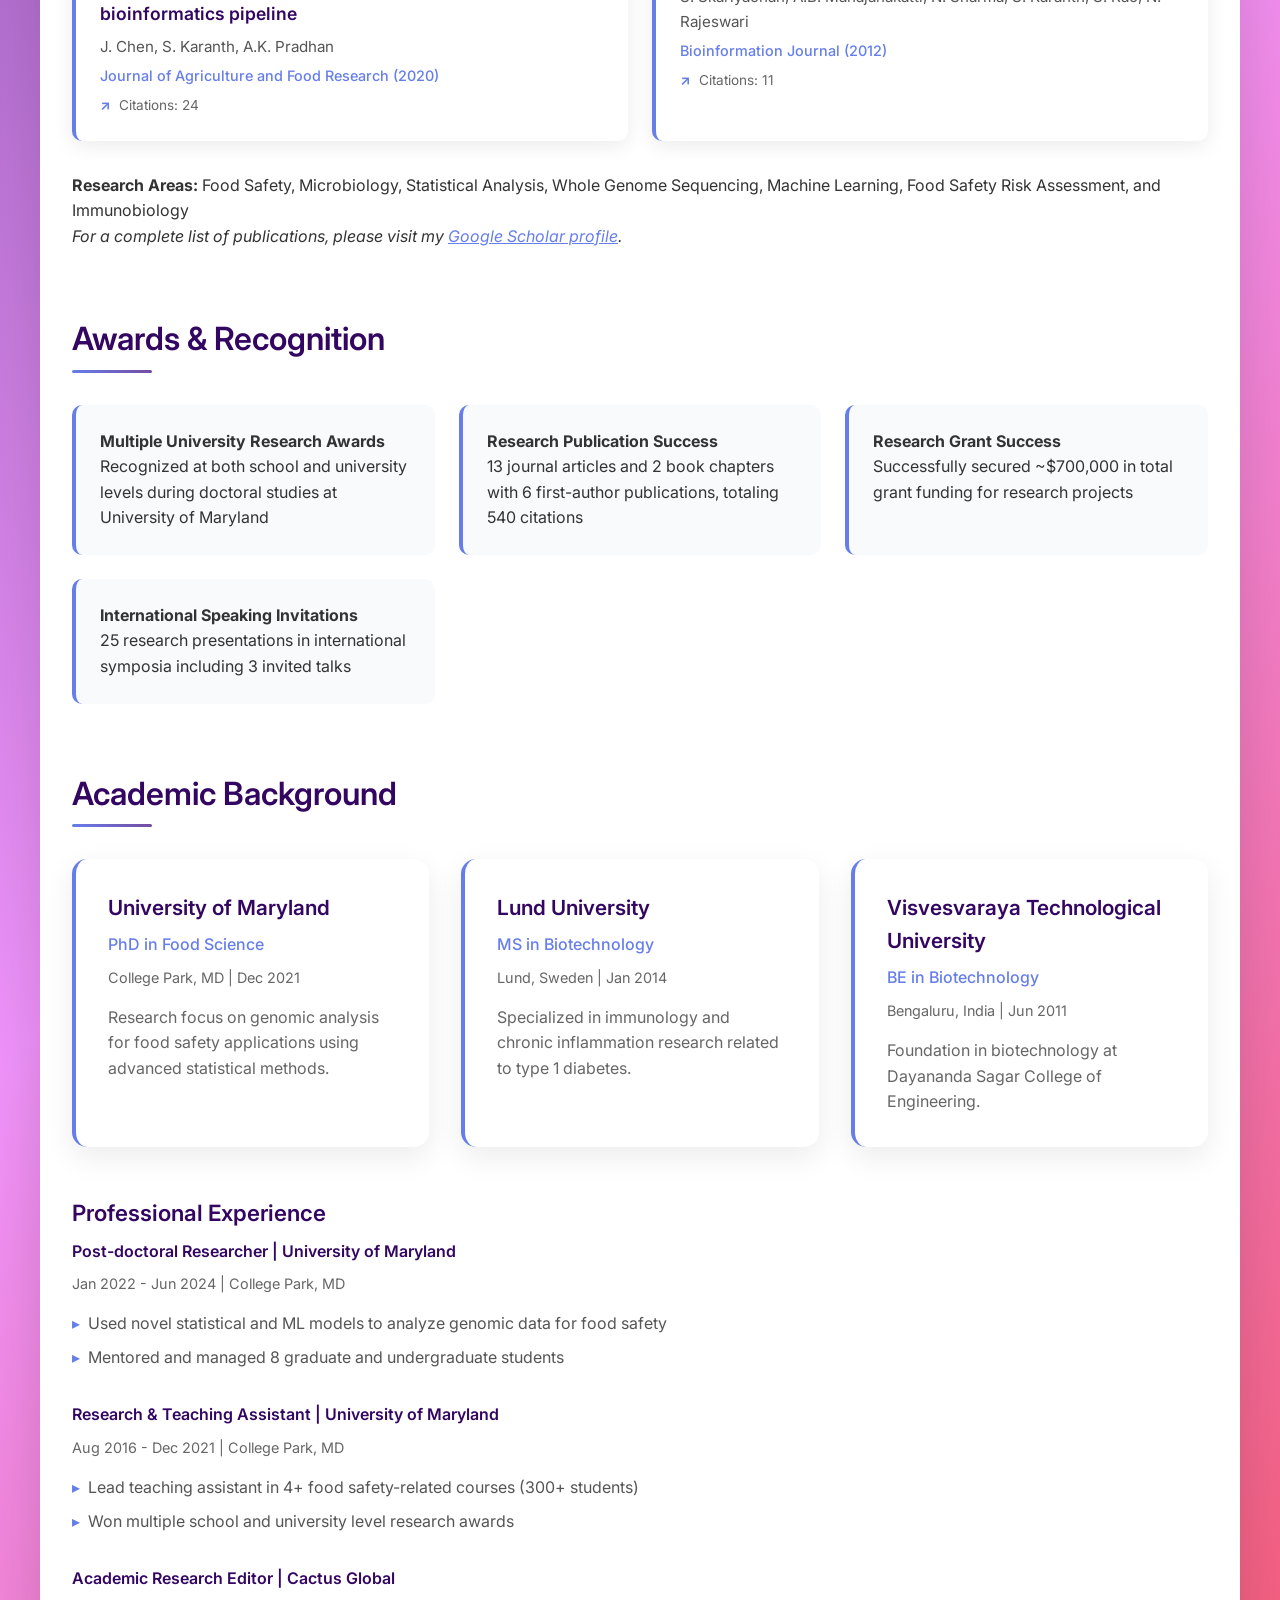
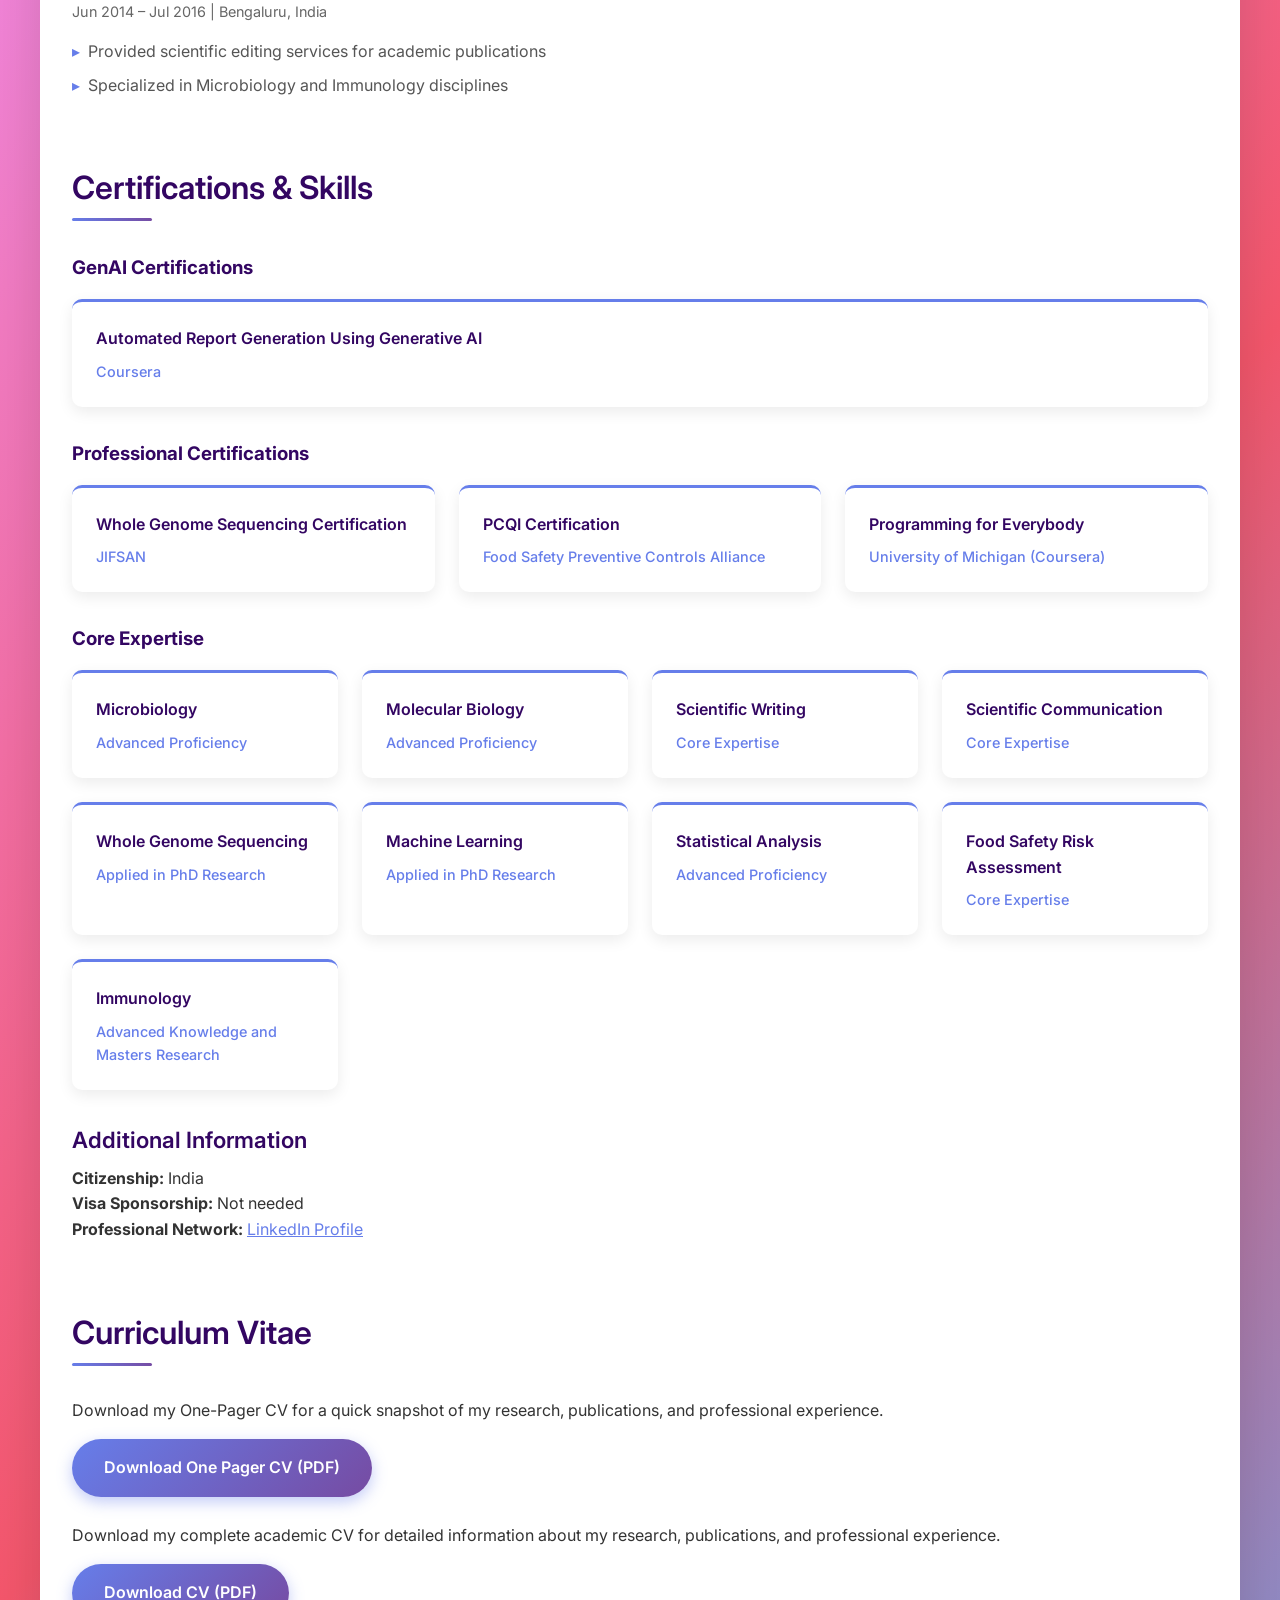
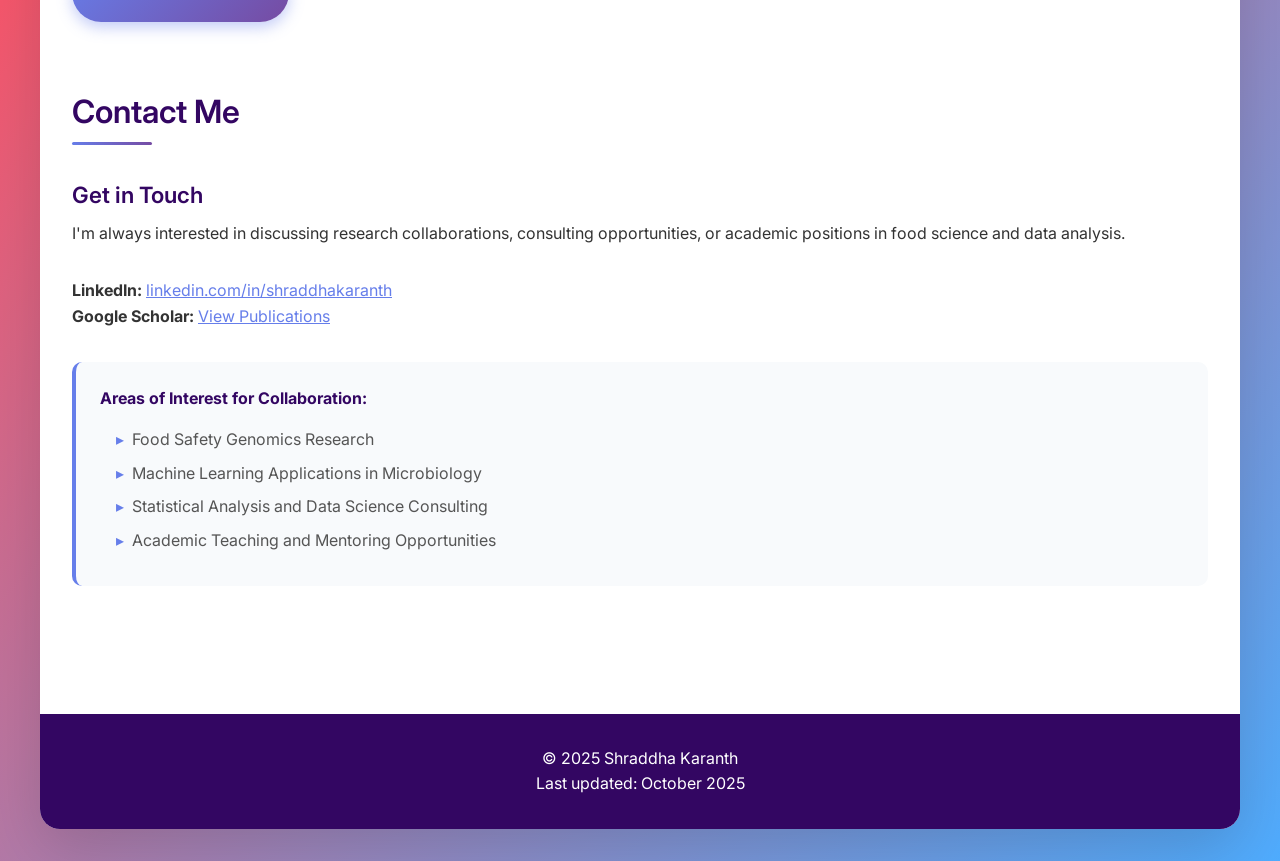
==== commit 930348ef: "Update index.html Changed et al to complete author names" ====
--- a/index.html
+++ b/index.html
@@ -457,7 +457,7 @@
             </div>
             <div class="about-text">
                 <h2>About Me</h2>
-                <p>I am a passionate food science researcher with expertise in genomic analysis and machine learning applications for food safety. With a Ph.D. from the University of Maryland and 13 journal articles plus 2 book chapters, I specialize in using novel statistical methods and machine learning to analyze whole genome sequencing data. My research has contributed significantly to understanding microbial genomics in food safety contexts, earning me multiple academic awards and ~$700K in research funding with 531 total citations. I am dedicated to advancing food safety through innovative data-driven approaches and have mentored numerous students throughout my academic journey.</p>
+                <p>I am a passionate food science researcher with expertise in genomic analysis and machine learning applications for food safety. With a Ph.D. from the University of Maryland and 13 journal articles plus 2 book chapters, I specialize in using novel statistical methods and machine learning to analyze whole genome sequencing data. My research has contributed significantly to understanding microbial genomics in food safety contexts, earning me multiple academic awards and ~$700K in research funding with 540 total citations. I am dedicated to advancing food safety through innovative data-driven approaches and have mentored numerous students throughout my academic journey.</p>
                 <br>
                 <p>P.S: I took a "sabbatical" raising two tiny humans (1 and 3) in NYC. More intense than academia, but with fewer footnotes.
                 Now back, recharged and buzzing with fresh ideas (and maybe a little Kpop Demon Hunters music 😊). </p>
@@ -481,7 +481,7 @@
                         <div class="stat-label">First Author Papers</div>
                     </div>
                     <div class="stat-item">
-                        <div class="stat-number">531</div>
+                        <div class="stat-number">540</div>
                         <div class="stat-label">Total Citations</div>
                     </div>
                     <div class="stat-item">
@@ -516,28 +516,28 @@
                     
                     <div class="paper-item">
                         <div class="paper-title">Chapter 29: Zoonoses – Animal meat and milk</div>
-                        <div class="paper-authors">S. Karanth (chapter author)</div>
+                        <div class="paper-authors">S. Karanth, A.K. Pradhan (chapter author)</div>
                         <div class="paper-journal">Present Knowledge in Food Safety (2023)</div>
                         <div class="paper-citation"><span class="citation-arrow">↗</span> Citations: 15</div>
                     </div>
                     
                     <div class="paper-item">
                         <div class="paper-title">Importance of artificial intelligence in evaluating climate change and food safety risk</div>
-                        <div class="paper-authors">S. Karanth, et al.</div>
+                        <div class="paper-authors">S. Karanth, E.O. Benefo, D. Patra, A.K. Pradhan</div>
                         <div class="paper-journal">Journal of Agriculture and Food Research (2022)</div>
                         <div class="paper-citation"><span class="citation-arrow">↗</span> Citations: 62</div>
                     </div>
                     
                     <div class="paper-item">
                         <div class="paper-title">A machine learning model for food source attribution of Listeria monocytogenes</div>
-                        <div class="paper-authors">S. Karanth, A.K. Pradhan</div>
+                        <div class="paper-authors">C.K. Tanui, E.O. Benefo, S. Karanth, A.K. Pradhan</div>
                         <div class="paper-journal">Pathogens (2022)</div>
                         <div class="paper-citation"><span class="citation-arrow">↗</span> Citations: 37</div>
                     </div>
                     
                     <div class="paper-item">
                         <div class="paper-title">Applications of advanced data analytic techniques in food safety and risk assessment</div>
-                        <div class="paper-authors">S. Karanth, A.K. Pradhan</div>
+                        <div class="paper-authors">E.O. Benefo, S. Karanth, A.K. Pradhan</div>
                         <div class="paper-journal">Current Opinion in Food Science (2022)</div>
                         <div class="paper-citation"><span class="citation-arrow">↗</span> Citations: 26</div>
                     </div>
@@ -551,35 +551,35 @@
                     
                     <div class="paper-item">
                         <div class="paper-title">Exploring the predictive capability of advanced machine learning in identifying severe disease phenotype in Salmonella enterica</div>
-                        <div class="paper-authors">S. Karanth, A.K. Pradhan</div>
+                        <div class="paper-authors">S. Karanth, C.K. Tanui, J. Meng, A.K. Pradhan</div>
                         <div class="paper-journal">Food Research International (2021)</div>
                         <div class="paper-citation"><span class="citation-arrow">↗</span> Citations: 28</div>
                     </div>
                     
                     <div class="paper-item">
                         <div class="paper-title">Machine learning-based predictive modeling to identify genotypic traits associated with Salmonella enterica disease endpoints in isolates from ground chicken</div>
-                        <div class="paper-authors">S. Karanth, A.K. Pradhan</div>
+                        <div class="paper-authors">C.K. Tanui, S. Karanth, P.M.K. Njage, J. Meng, A.K. Pradhan</div>
                         <div class="paper-journal">LWT – Food Science and Technology (2021)</div>
                         <div class="paper-citation"><span class="citation-arrow">↗</span> Citations: 32</div>
                     </div>
                     
                     <div class="paper-item">
                         <div class="paper-title">Effect of cultivars and irrigation waters on persistence of indicator bacteria on lettuce grown in high tunnel</div>
-                        <div class="paper-authors">S. Karanth, et al.</div>
+                        <div class="paper-authors">H.B. Yin, C.H. Chen, S. Karanth, S. Byun, C. Mayer, D. Harriger, A.K. Pradhan, J. Patel</div>
                         <div class="paper-journal">Journal of Food Safety (2020)</div>
                         <div class="paper-citation"><span class="citation-arrow">↗</span> Citations: 7</div>
                     </div>
                     
                     <div class="paper-item">
                         <div class="paper-title">Quantitative microbial risk assessment for Salmonella: inclusion of whole genome sequencing and genomic epidemiological studies, and advances in the bioinformatics pipeline</div>
-                        <div class="paper-authors">S. Karanth, A.K. Pradhan</div>
+                        <div class="paper-authors">J. Chen, S. Karanth, A.K. Pradhan</div>
                         <div class="paper-journal">Journal of Agriculture and Food Research (2020)</div>
                         <div class="paper-citation"><span class="citation-arrow">↗</span> Citations: 24</div>
                     </div>
                     
                     <div class="paper-item">
                         <div class="paper-title">Structure based virtual screening of novel inhibitors against multidrug resistant superbugs</div>
-                        <div class="paper-authors">S. Karanth, et al.</div>
+                        <div class="paper-authors">S. Skariyachan, A.B. Mahajanakatti, N. Sharma, S. Karanth, S. Rao, N. Rajeswari</div>
                         <div class="paper-journal">Bioinformation Journal (2012)</div>
                         <div class="paper-citation"><span class="citation-arrow">↗</span> Citations: 11</div>
                     </div>
@@ -599,7 +599,7 @@
                     </div>
                     <div class="award-item">
                         <h4>Research Publication Success</h4>
-                        <p>13 journal articles and 2 book chapters with 6 first-author publications, totaling 531 citations</p>
+                        <p>13 journal articles and 2 book chapters with 6 first-author publications, totaling 540 citations</p>
                     </div>
                     <div class="award-item">
                         <h4>Research Grant Success</h4>
@@ -789,7 +789,7 @@
 
         <footer>
             <p>&copy; 2025 Shraddha Karanth</p>
-            <p>Last updated: September 2025</p>
+            <p>Last updated: October 2025</p>
         </footer>
     </div>
 </body>
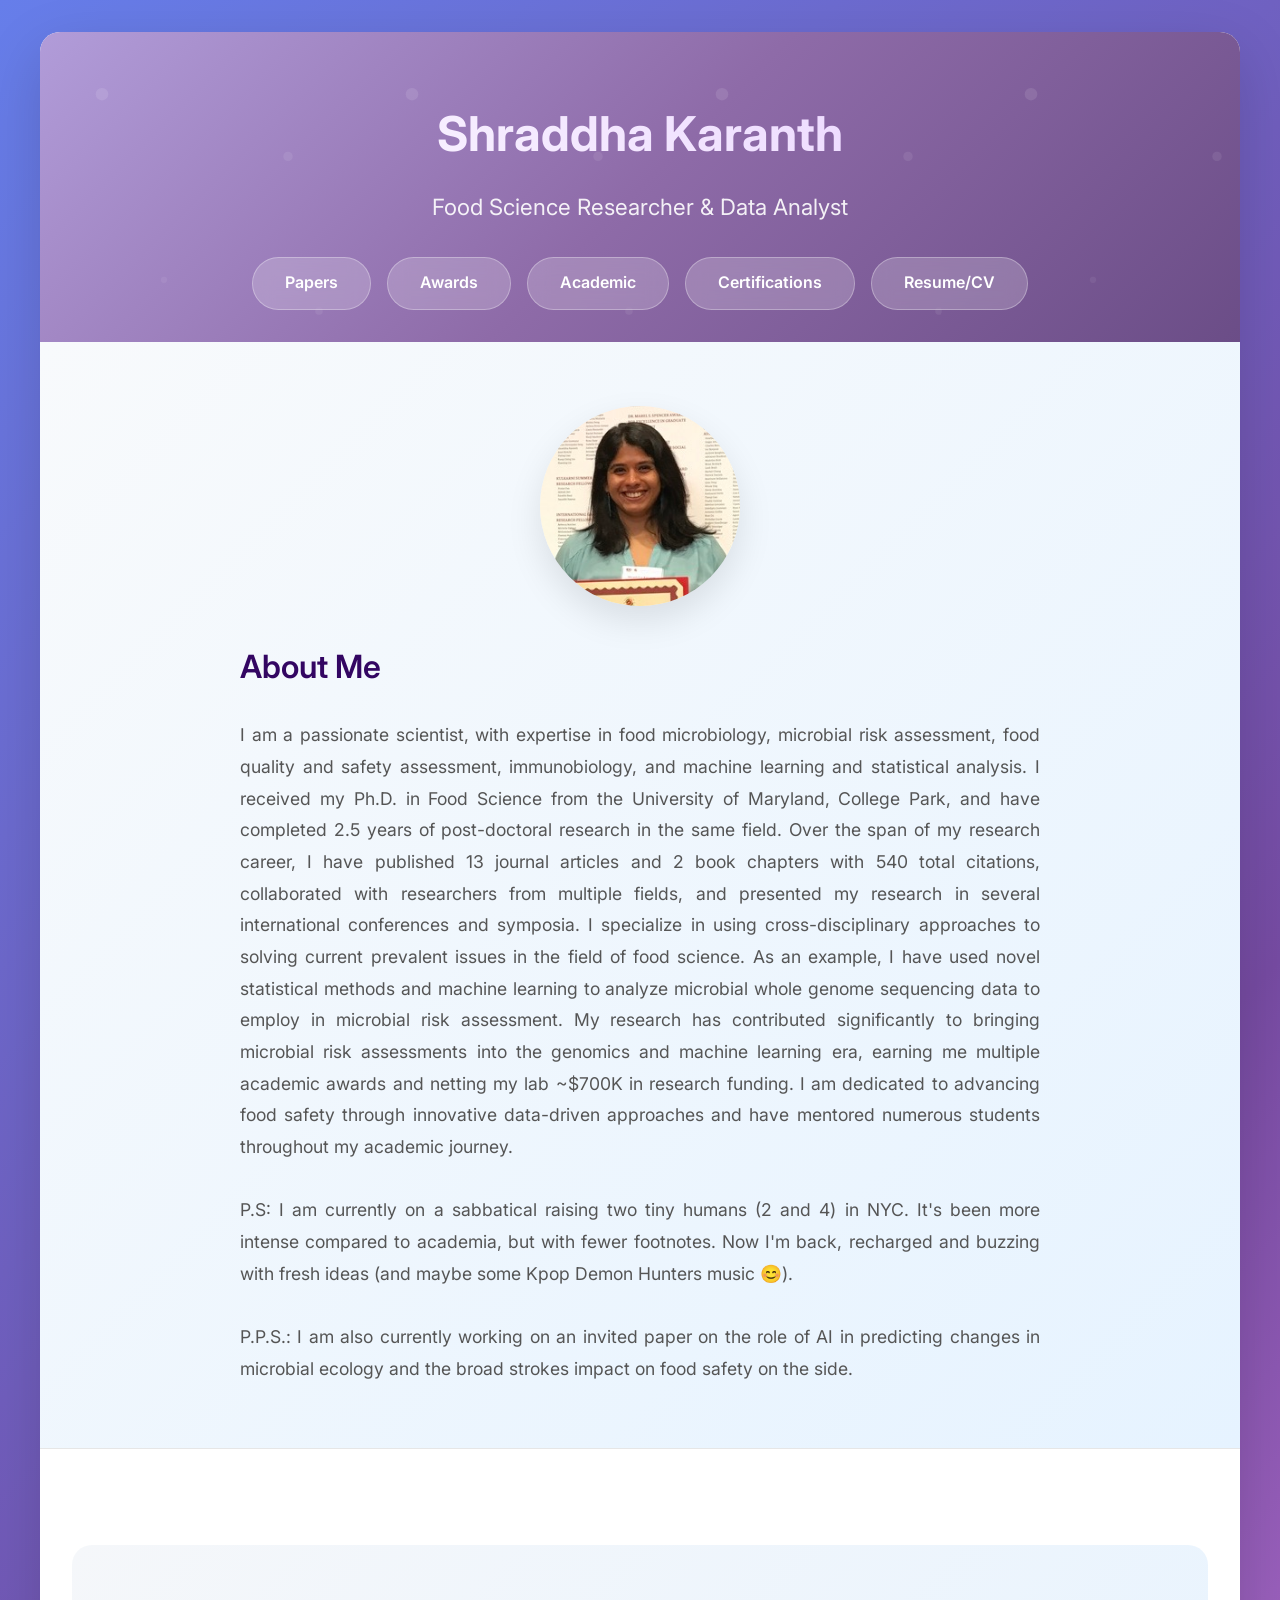
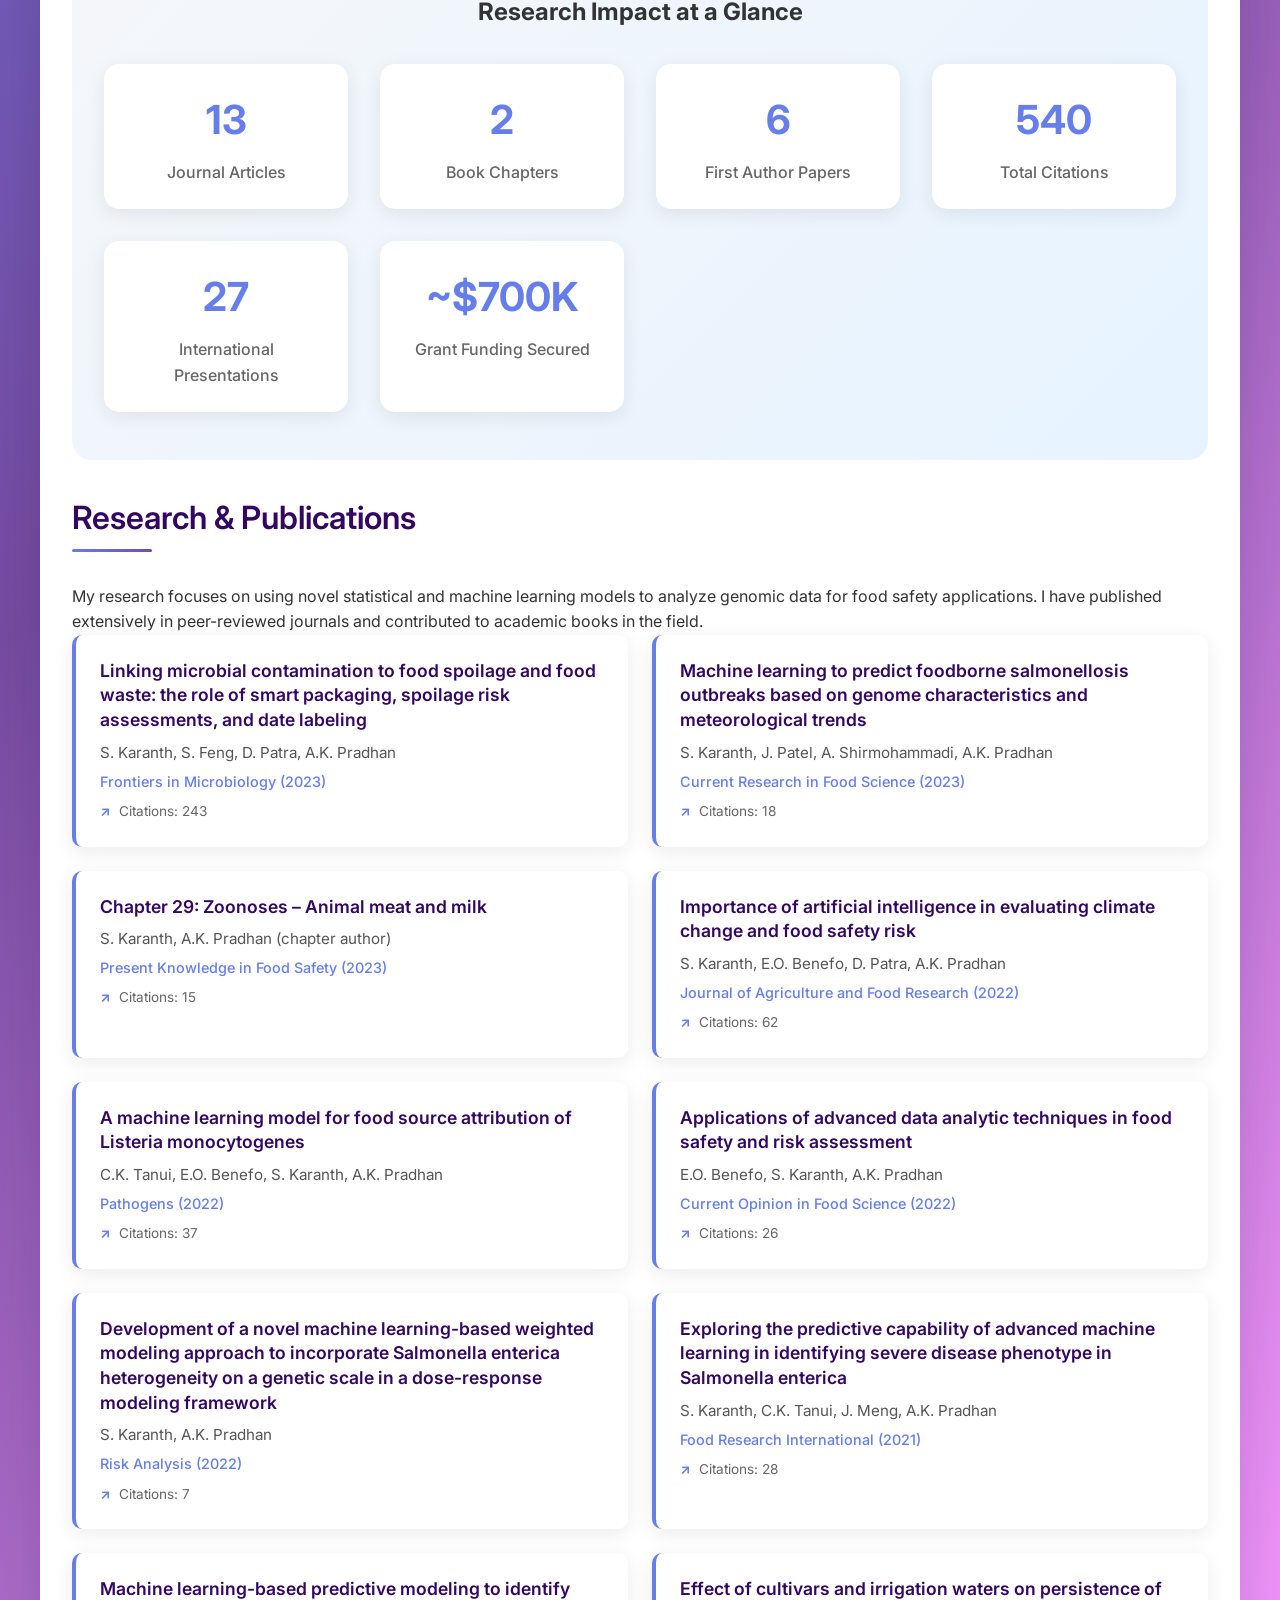
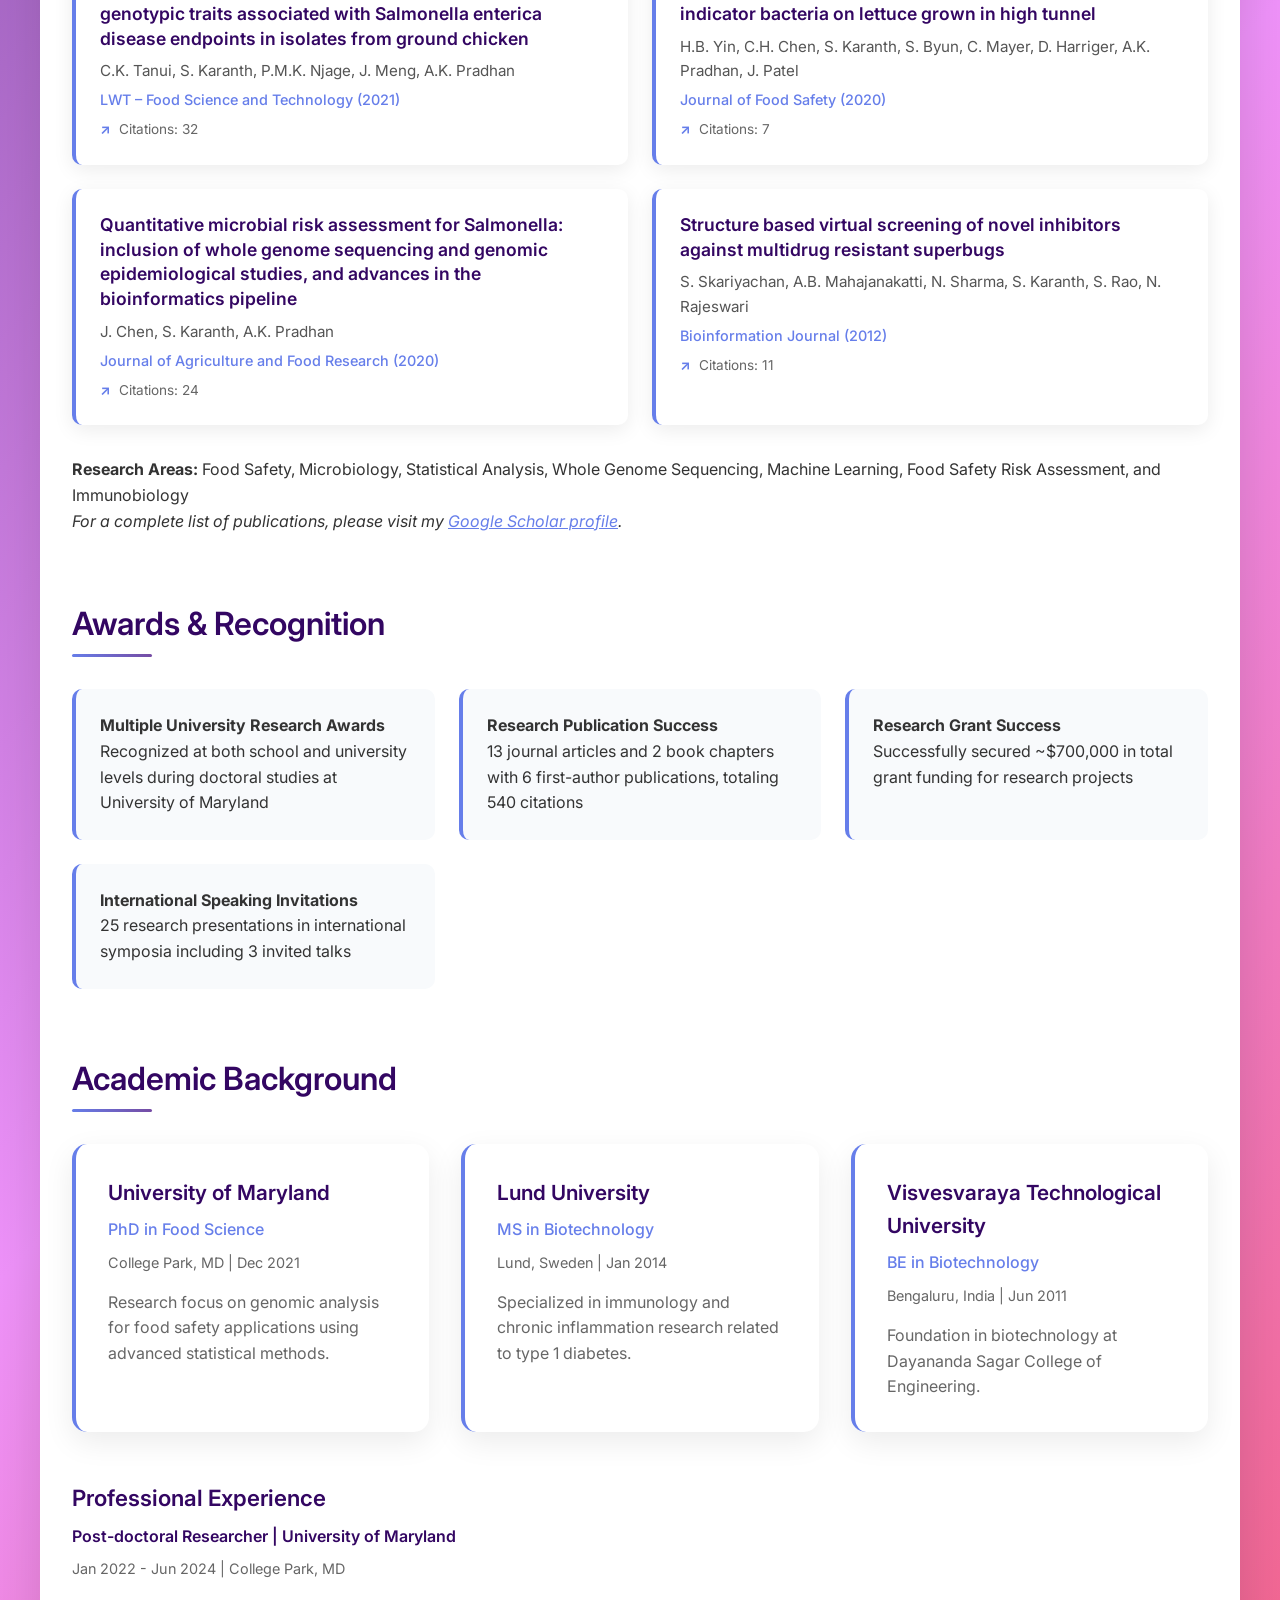
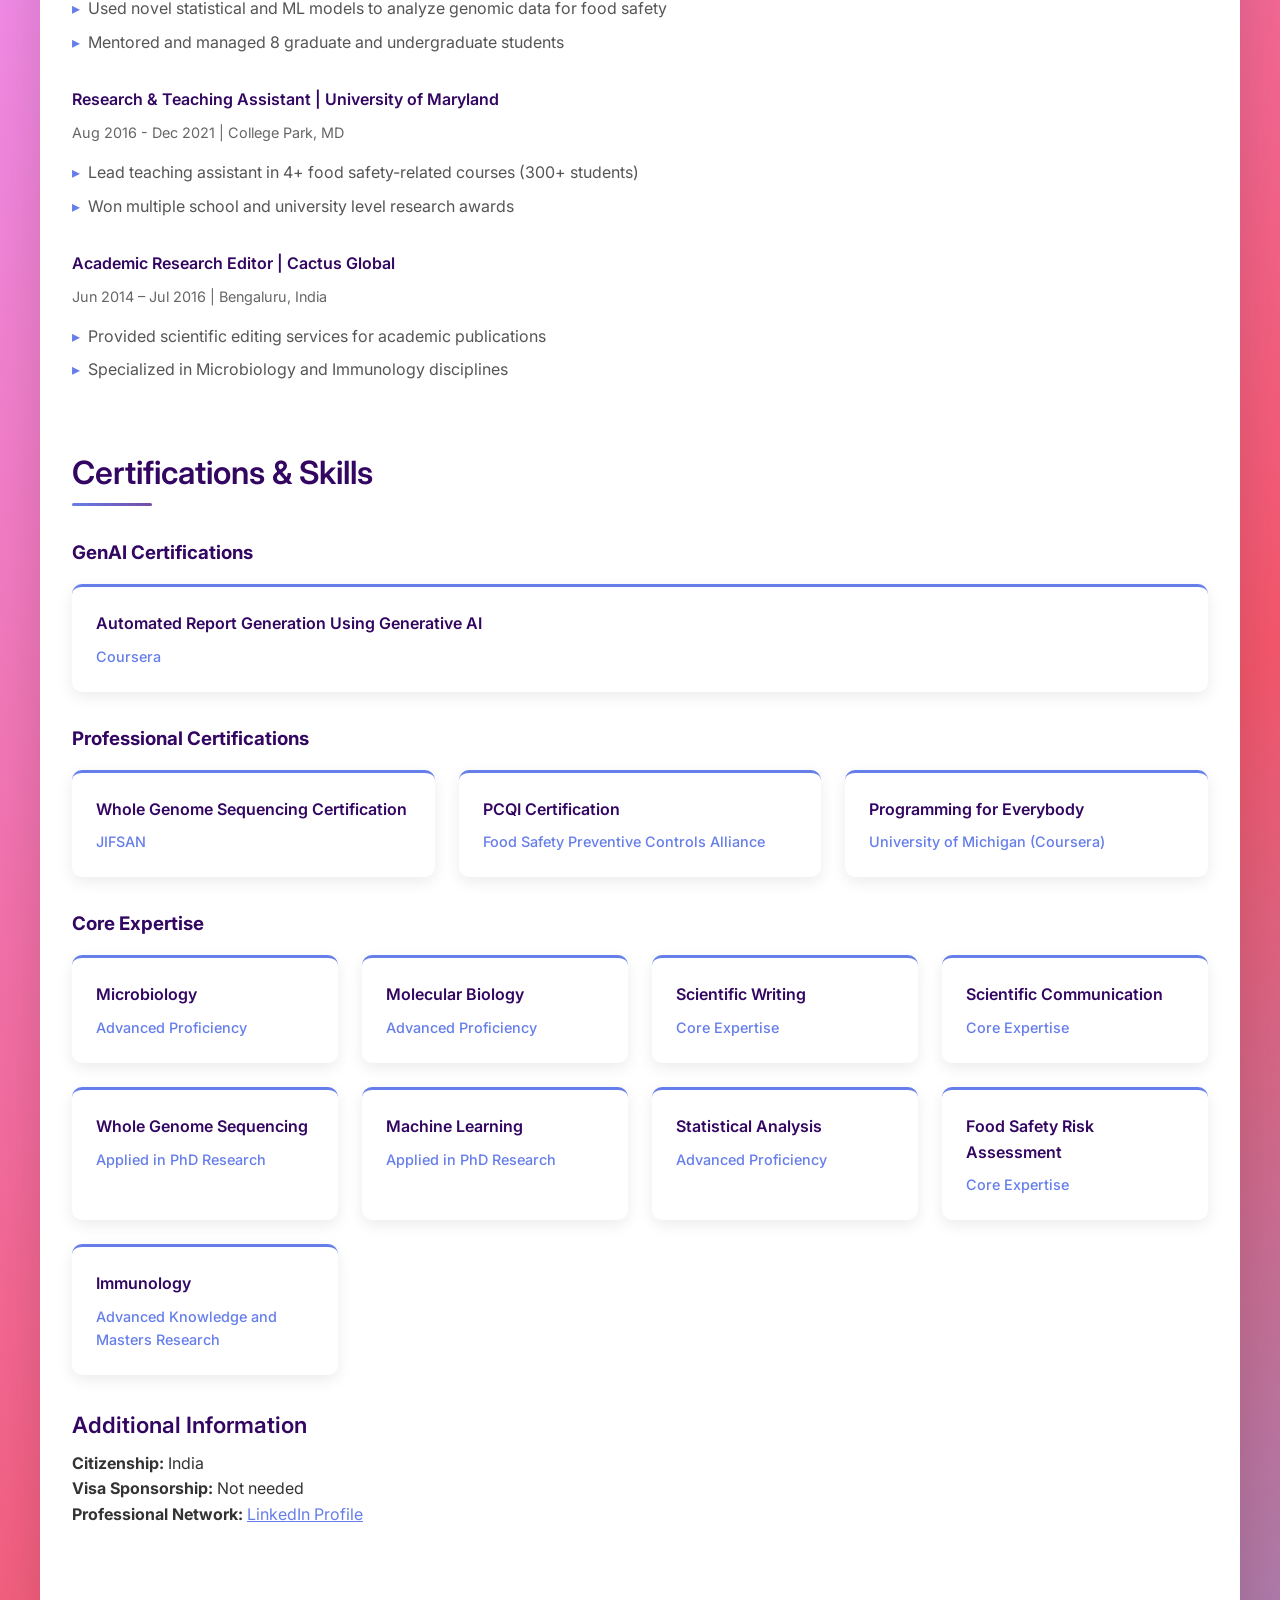
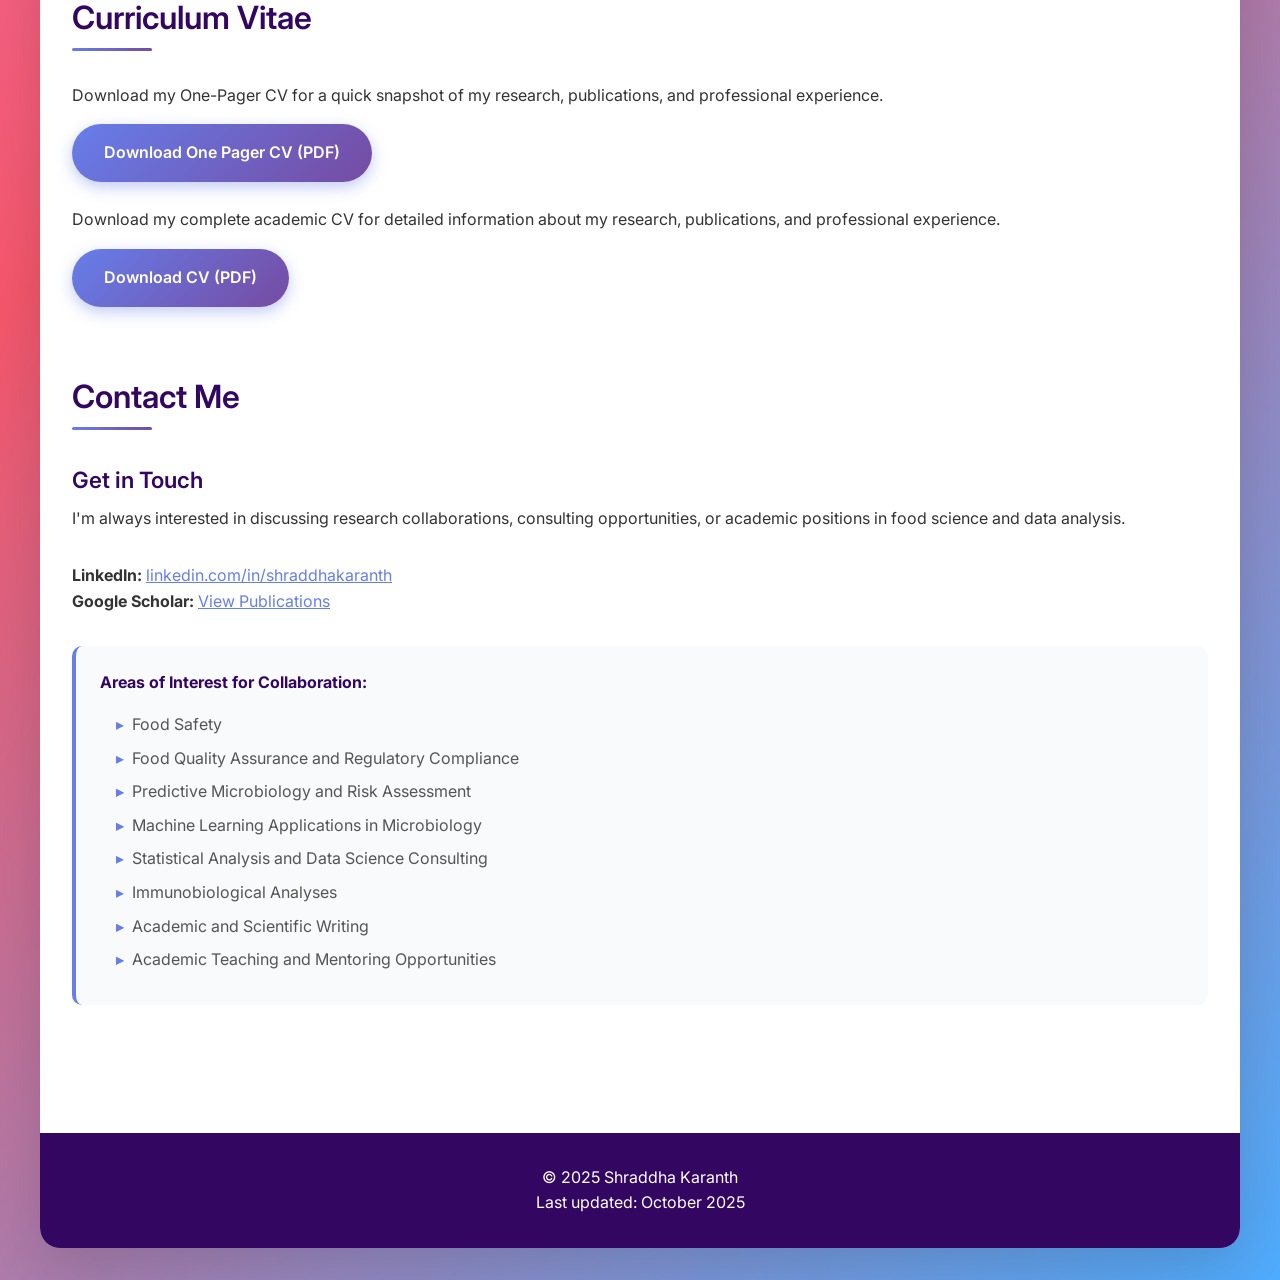
==== commit 3d772700: "Update index.html Updated About me description" ====
--- a/index.html
+++ b/index.html
@@ -457,10 +457,12 @@
             </div>
             <div class="about-text">
                 <h2>About Me</h2>
-                <p>I am a passionate food science researcher with expertise in genomic analysis and machine learning applications for food safety. With a Ph.D. from the University of Maryland and 13 journal articles plus 2 book chapters, I specialize in using novel statistical methods and machine learning to analyze whole genome sequencing data. My research has contributed significantly to understanding microbial genomics in food safety contexts, earning me multiple academic awards and ~$700K in research funding with 540 total citations. I am dedicated to advancing food safety through innovative data-driven approaches and have mentored numerous students throughout my academic journey.</p>
+                <p>I am a passionate scientist, with expertise in food microbiology, microbial risk assessment, food quality and safety assessment, immunobiology, and machine learning and statistical analysis. I received my Ph.D. in Food Science from the University of Maryland, College Park, and have completed 2.5 years of post-doctoral research in the same field. Over the span of my research career, I have published 13 journal articles and 2 book chapters with 540 total citations, collaborated with researchers from multiple fields, and presented my research in several international conferences and symposia. I specialize in using cross-disciplinary approaches to solving current prevalent issues in the field of food science. As an example, I have used novel statistical methods and machine learning to analyze microbial whole genome sequencing data to employ in microbial risk assessment. My research has contributed significantly to bringing microbial risk assessments into the genomics and machine learning era, earning me multiple academic awards and netting my lab ~$700K in research funding. I am dedicated to advancing food safety through innovative data-driven approaches and have mentored numerous students throughout my academic journey.</p>
                 <br>
-                <p>P.S: I took a "sabbatical" raising two tiny humans (1 and 3) in NYC. More intense than academia, but with fewer footnotes.
-                Now back, recharged and buzzing with fresh ideas (and maybe a little Kpop Demon Hunters music 😊). </p>
+                <p>P.S: I am currently on a sabbatical raising two tiny humans (2 and 4) in NYC. It's been more intense compared to academia, but with fewer footnotes.
+                Now I'm back, recharged and buzzing with fresh ideas (and maybe some Kpop Demon Hunters music 😊). </p>
+                <br>
+                <p>P.P.S.: I am also currently working on an invited paper on the role of AI in predicting changes in microbial ecology and the broad strokes impact on food safety on the side. </p>
             </div>
         </div>
 
@@ -777,9 +779,13 @@
                     <div style="background: #f8fafc; padding: 1.5rem; border-radius: 10px; margin-top: 2rem; border-left: 4px solid #667eea;">
                         <h4 style="color: #330662; margin-bottom: 1rem;">Areas of Interest for Collaboration:</h4>
                         <ul style="color: #555; margin-left: 1rem;">
-                            <li>Food Safety Genomics Research</li>
+                            <li>Food Safety</li>
+                            <li>Food Quality Assurance and Regulatory Compliance<li>
+                            <li>Predictive Microbiology and Risk Assessment<li>
                             <li>Machine Learning Applications in Microbiology</li>
                             <li>Statistical Analysis and Data Science Consulting</li>
+                            <li>Immunobiological Analyses<li>
+                            <li>Academic and Scientific Writing<li> 
                             <li>Academic Teaching and Mentoring Opportunities</li>
                         </ul>
                     </div>
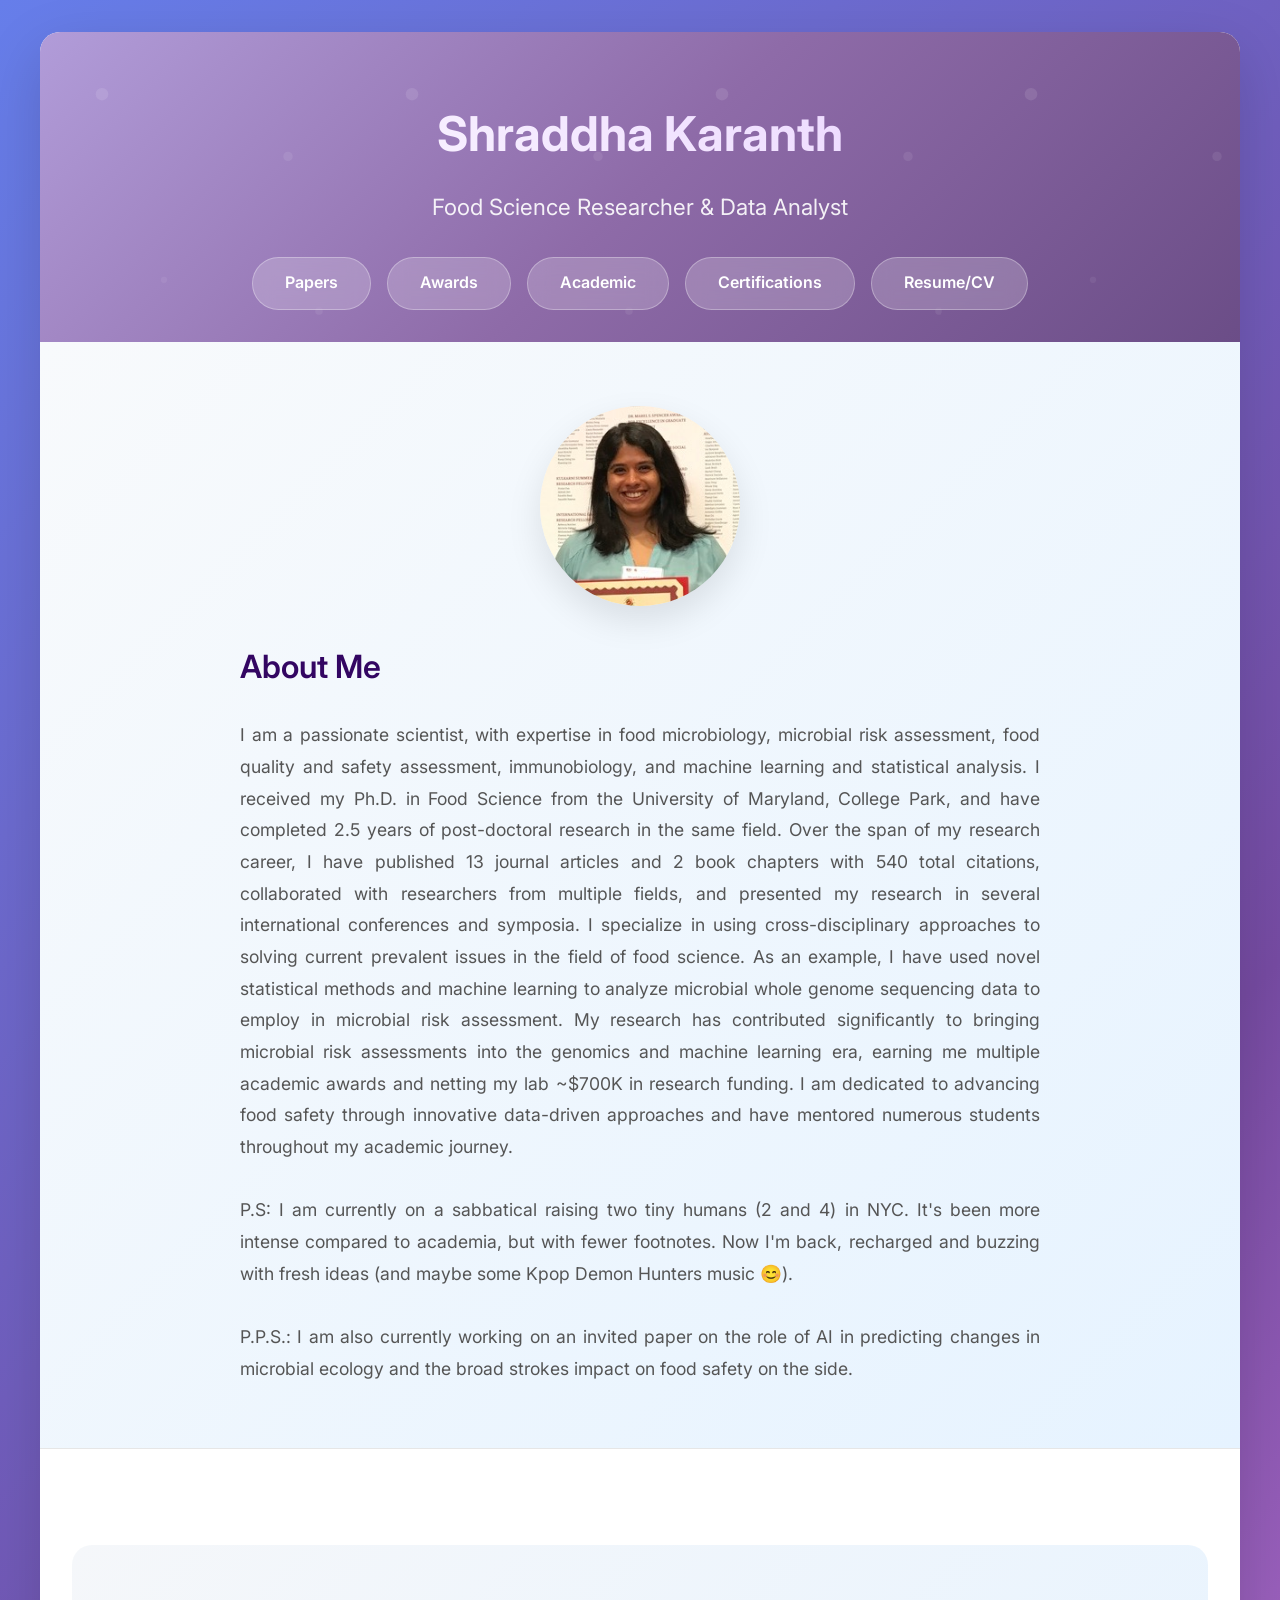
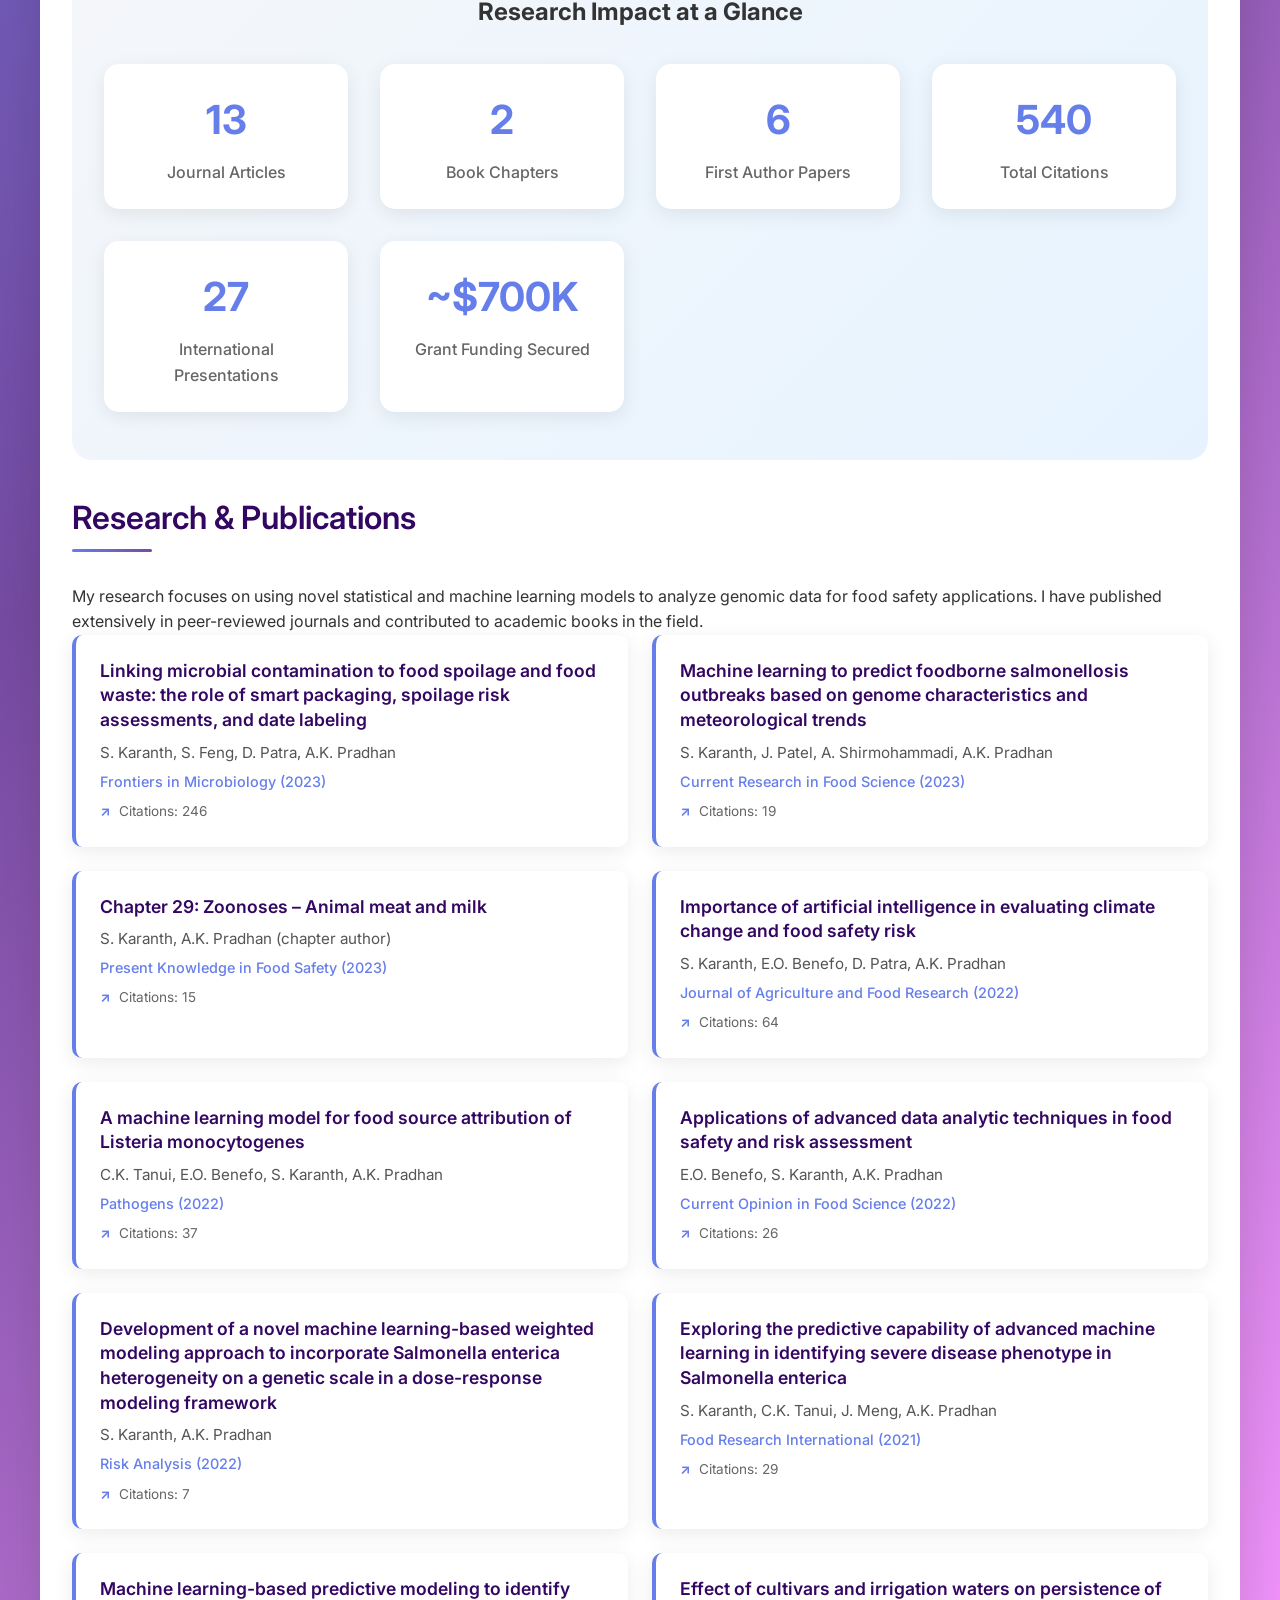
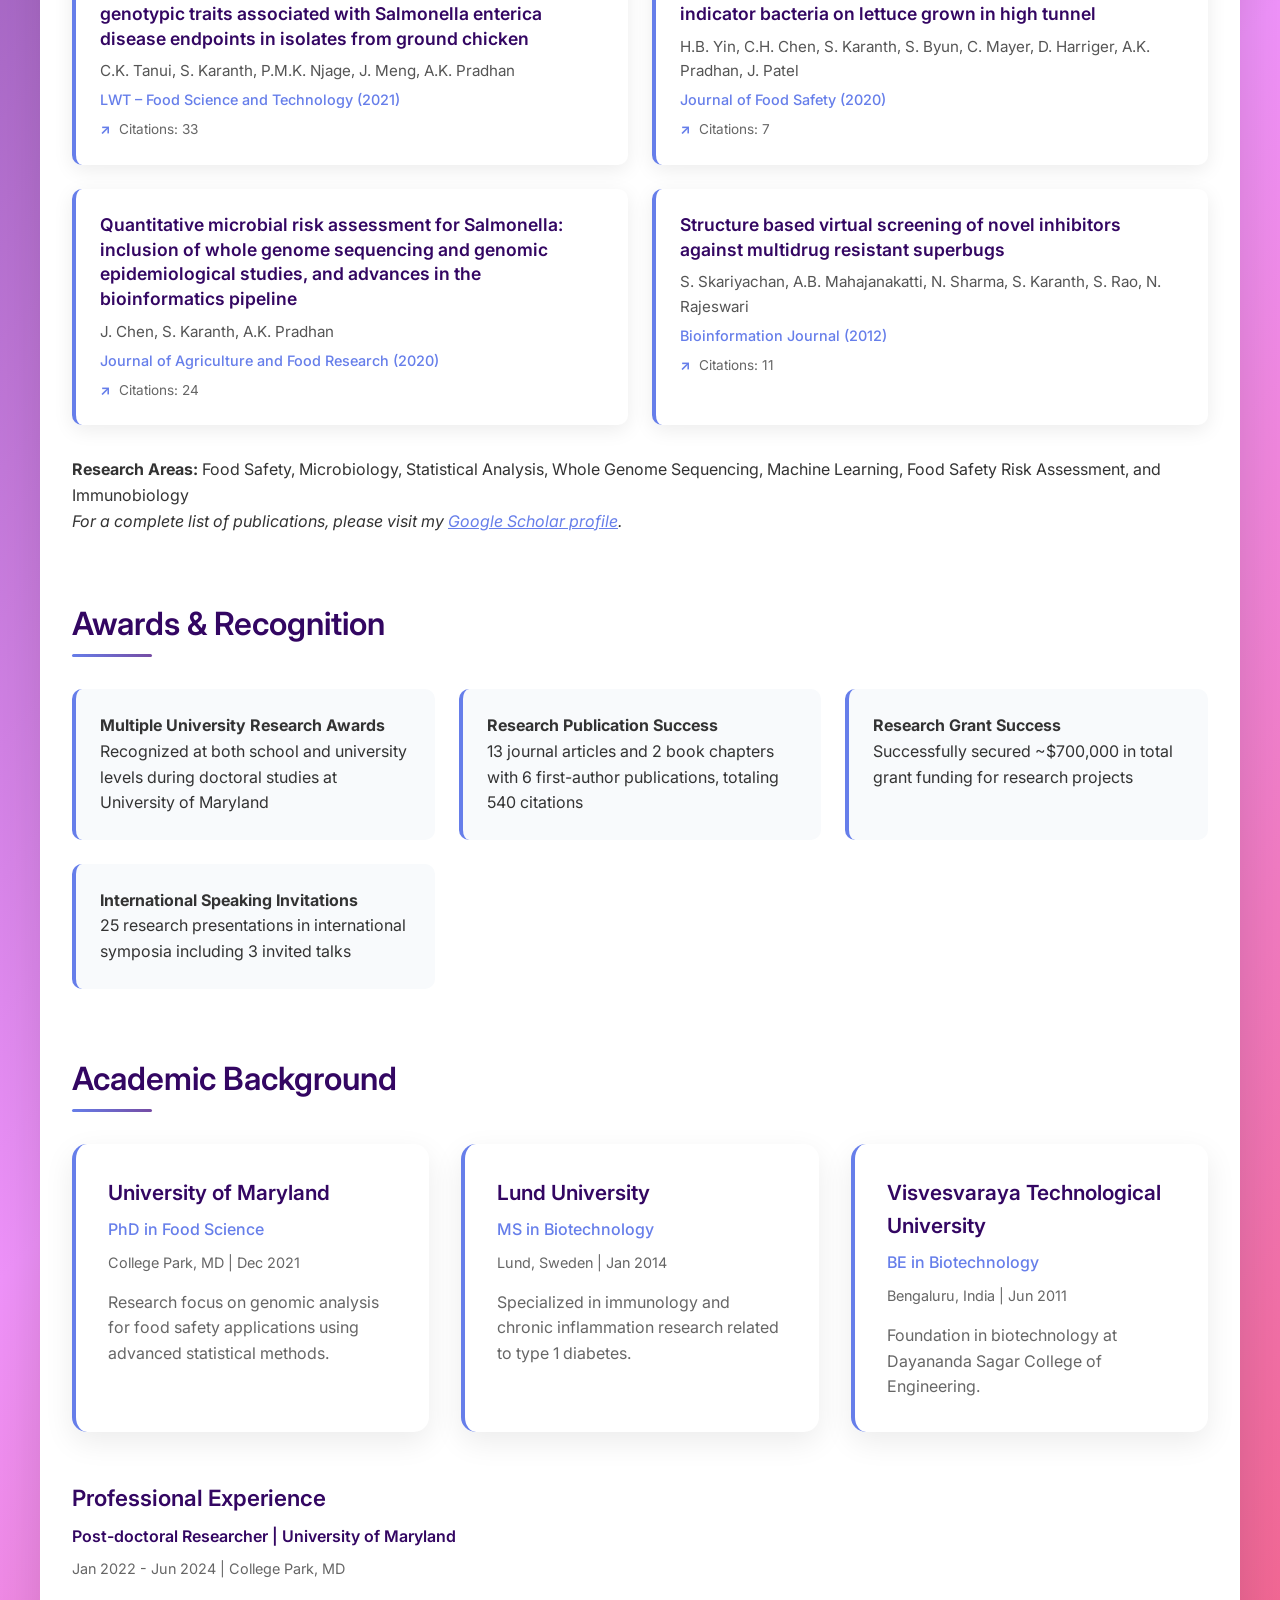
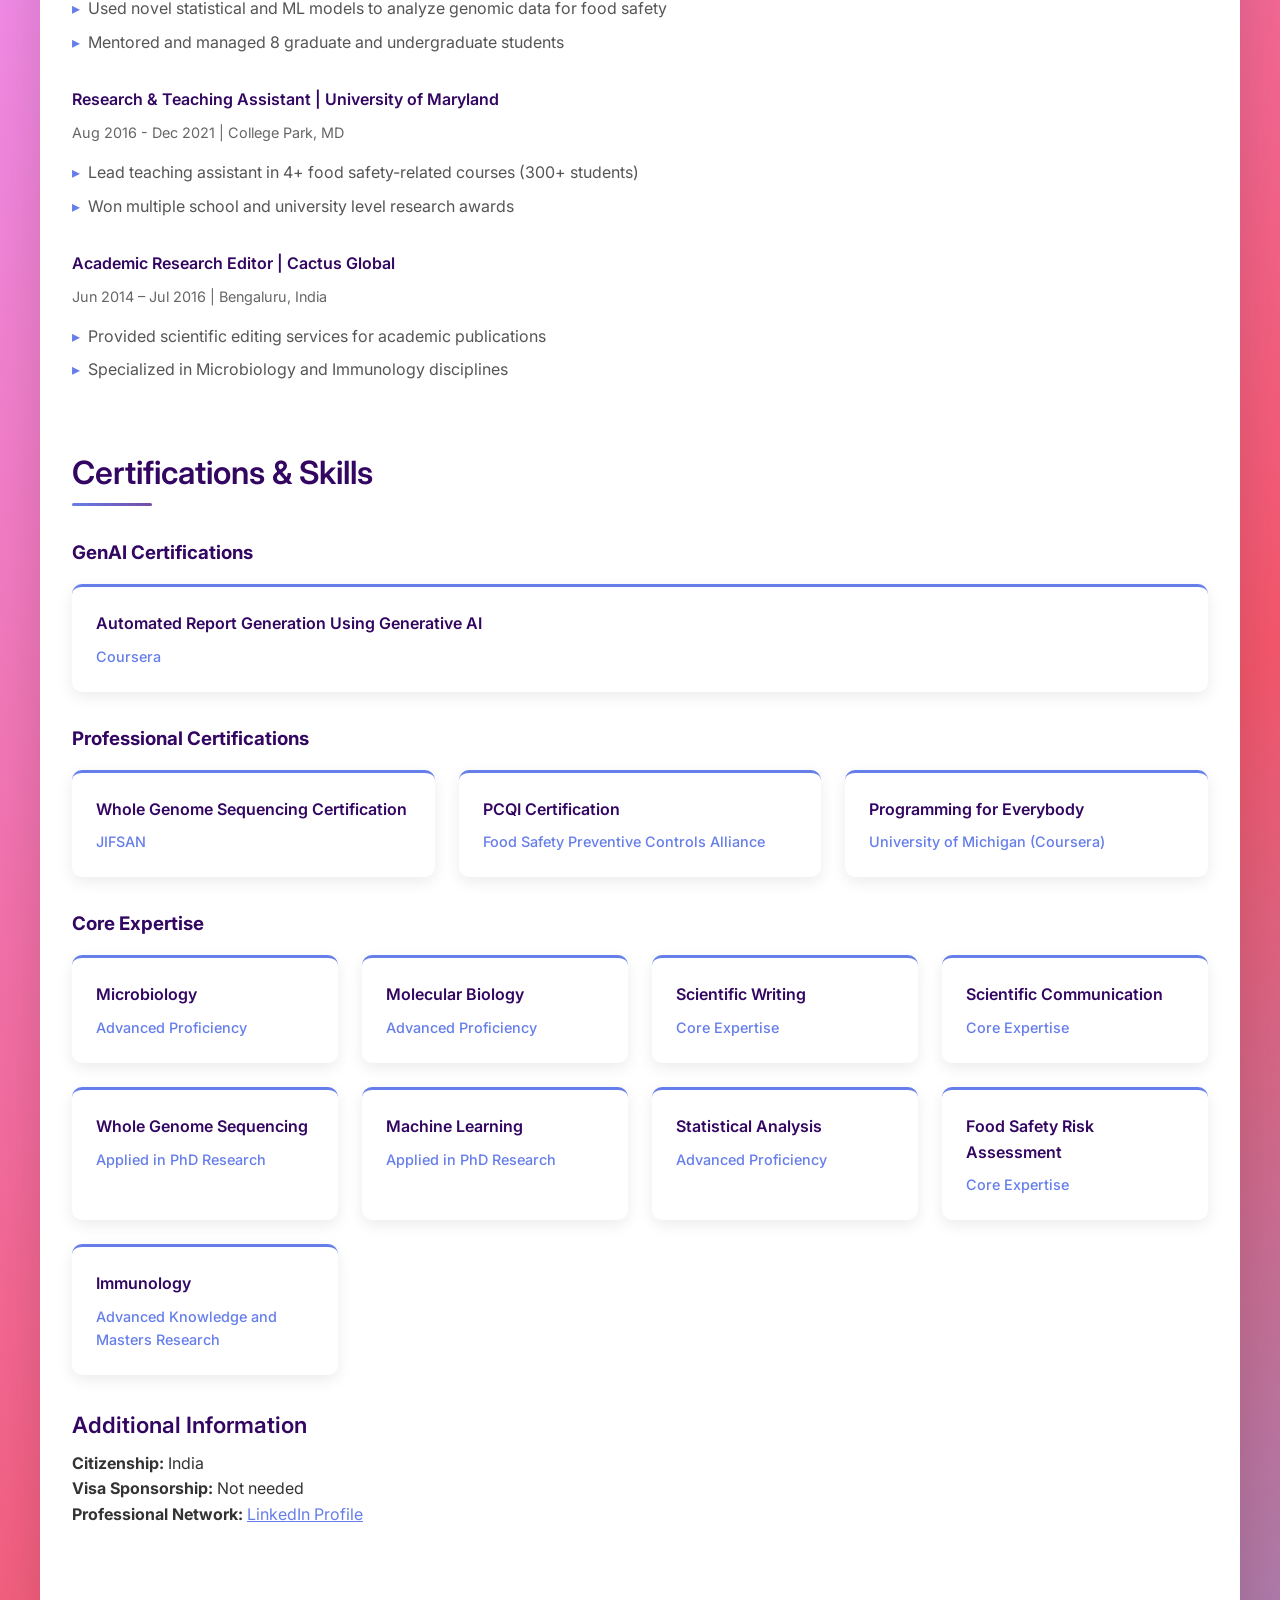
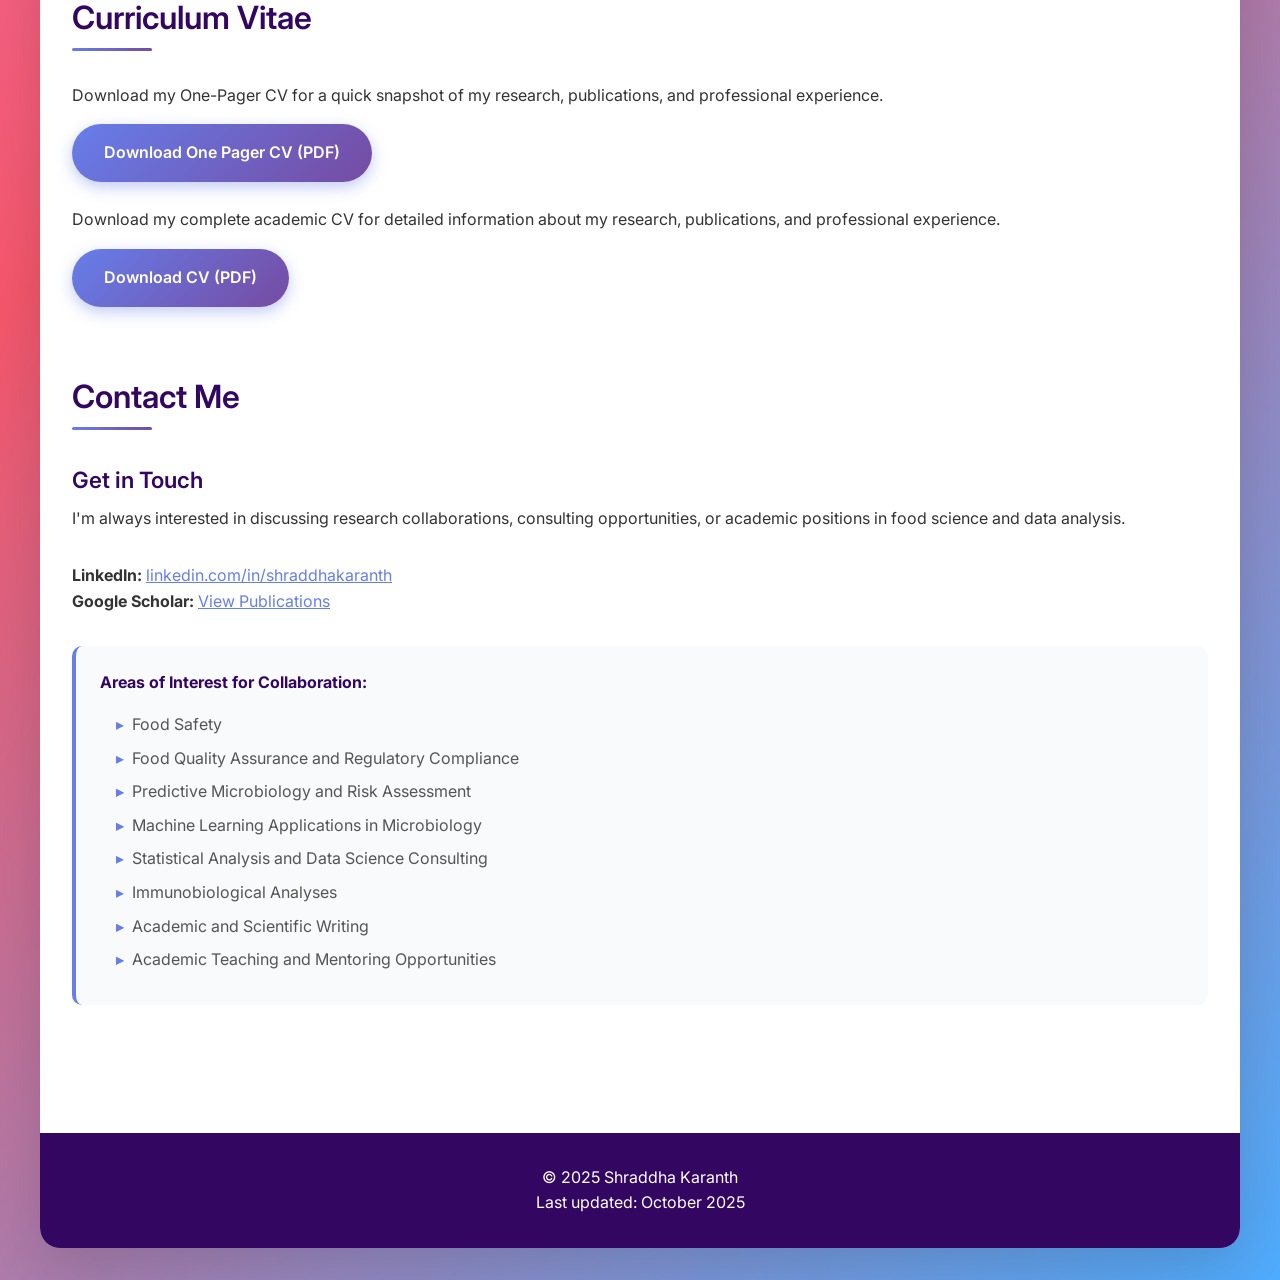
==== commit b59fee67: "Update index.html Updated individual citation counts for papers" ====
--- a/index.html
+++ b/index.html
@@ -506,14 +506,14 @@
                         <div class="paper-title">Linking microbial contamination to food spoilage and food waste: the role of smart packaging, spoilage risk assessments, and date labeling</div>
                         <div class="paper-authors">S. Karanth, S. Feng, D. Patra, A.K. Pradhan</div>
                         <div class="paper-journal">Frontiers in Microbiology (2023)</div>
-                        <div class="paper-citation"><span class="citation-arrow">↗</span> Citations: 243</div>
+                        <div class="paper-citation"><span class="citation-arrow">↗</span> Citations: 246</div>
                     </div>
                     
                     <div class="paper-item">
                         <div class="paper-title">Machine learning to predict foodborne salmonellosis outbreaks based on genome characteristics and meteorological trends</div>
                         <div class="paper-authors">S. Karanth, J. Patel, A. Shirmohammadi, A.K. Pradhan</div>
                         <div class="paper-journal">Current Research in Food Science (2023)</div>
-                        <div class="paper-citation"><span class="citation-arrow">↗</span> Citations: 18</div>
+                        <div class="paper-citation"><span class="citation-arrow">↗</span> Citations: 19</div>
                     </div>
                     
                     <div class="paper-item">
@@ -527,7 +527,7 @@
                         <div class="paper-title">Importance of artificial intelligence in evaluating climate change and food safety risk</div>
                         <div class="paper-authors">S. Karanth, E.O. Benefo, D. Patra, A.K. Pradhan</div>
                         <div class="paper-journal">Journal of Agriculture and Food Research (2022)</div>
-                        <div class="paper-citation"><span class="citation-arrow">↗</span> Citations: 62</div>
+                        <div class="paper-citation"><span class="citation-arrow">↗</span> Citations: 64</div>
                     </div>
                     
                     <div class="paper-item">
@@ -555,14 +555,14 @@
                         <div class="paper-title">Exploring the predictive capability of advanced machine learning in identifying severe disease phenotype in Salmonella enterica</div>
                         <div class="paper-authors">S. Karanth, C.K. Tanui, J. Meng, A.K. Pradhan</div>
                         <div class="paper-journal">Food Research International (2021)</div>
-                        <div class="paper-citation"><span class="citation-arrow">↗</span> Citations: 28</div>
+                        <div class="paper-citation"><span class="citation-arrow">↗</span> Citations: 29</div>
                     </div>
                     
                     <div class="paper-item">
                         <div class="paper-title">Machine learning-based predictive modeling to identify genotypic traits associated with Salmonella enterica disease endpoints in isolates from ground chicken</div>
                         <div class="paper-authors">C.K. Tanui, S. Karanth, P.M.K. Njage, J. Meng, A.K. Pradhan</div>
                         <div class="paper-journal">LWT – Food Science and Technology (2021)</div>
-                        <div class="paper-citation"><span class="citation-arrow">↗</span> Citations: 32</div>
+                        <div class="paper-citation"><span class="citation-arrow">↗</span> Citations: 33</div>
                     </div>
                     
                     <div class="paper-item">
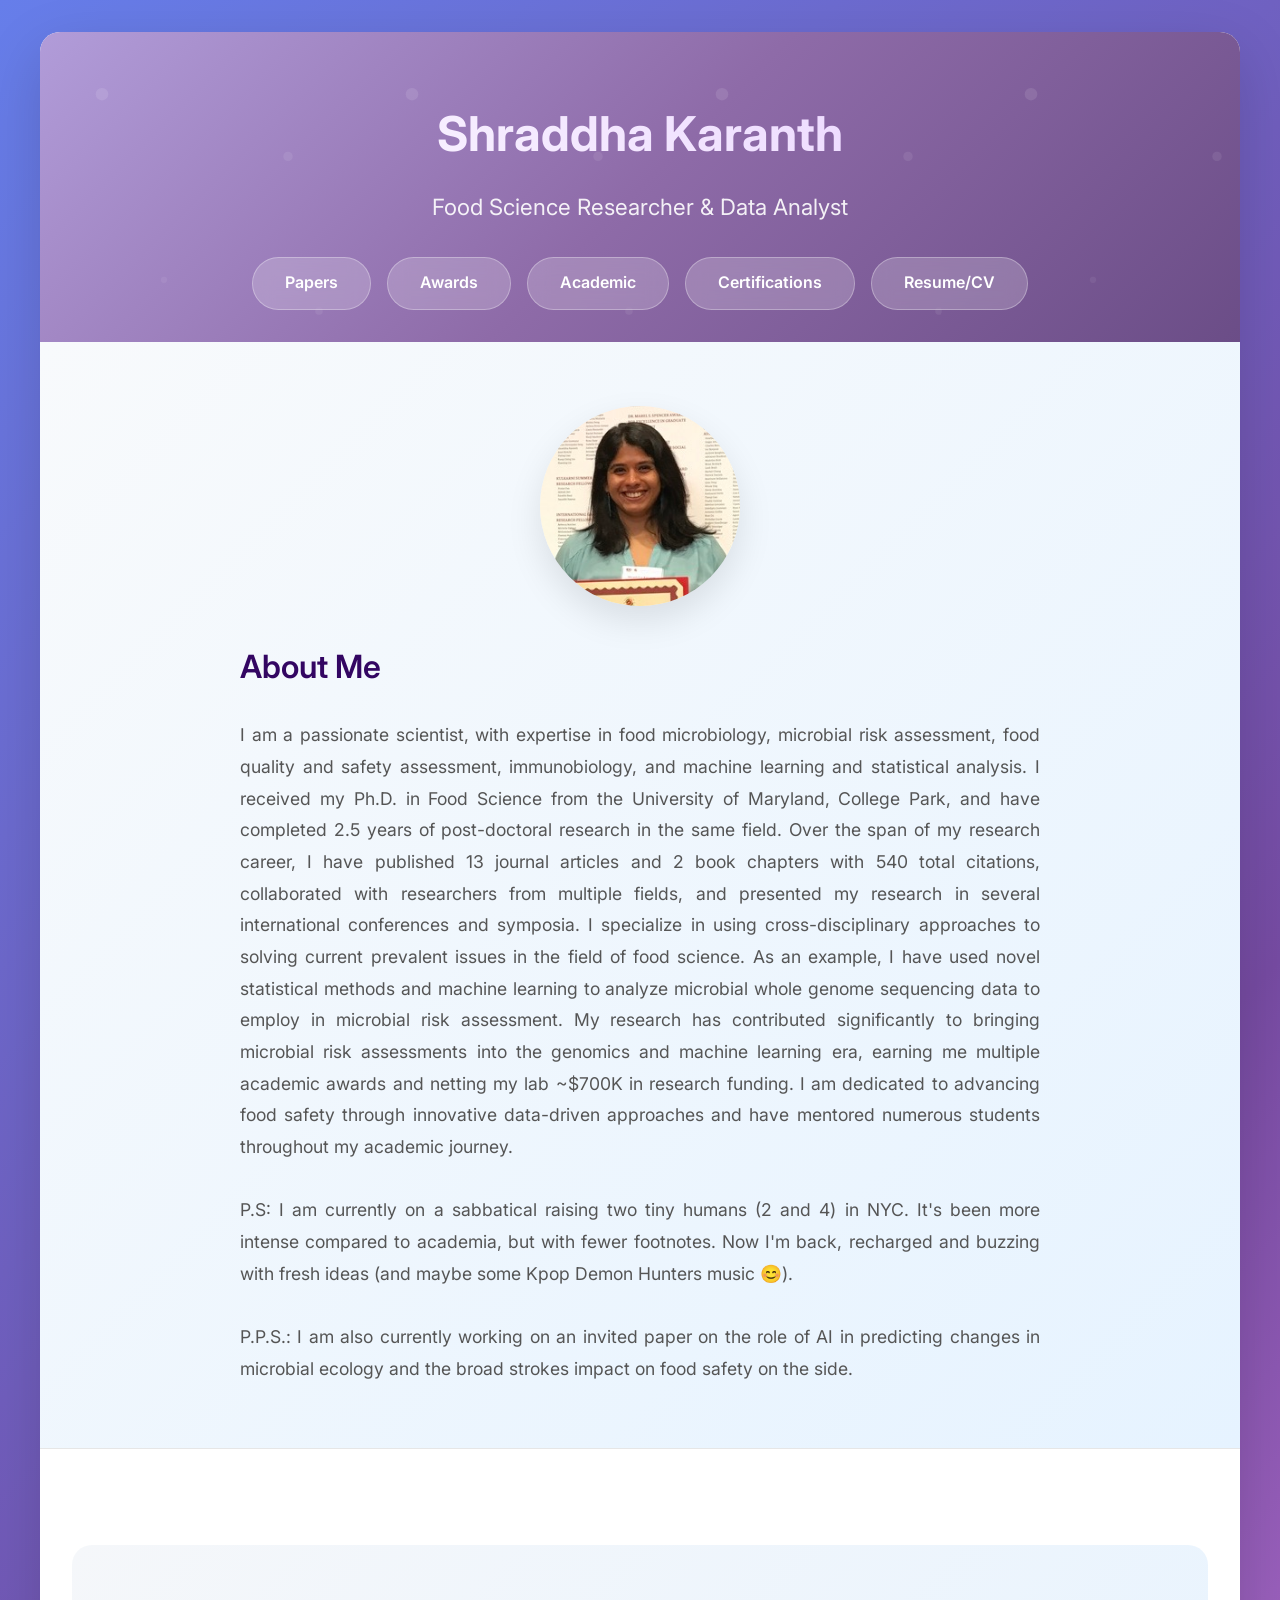
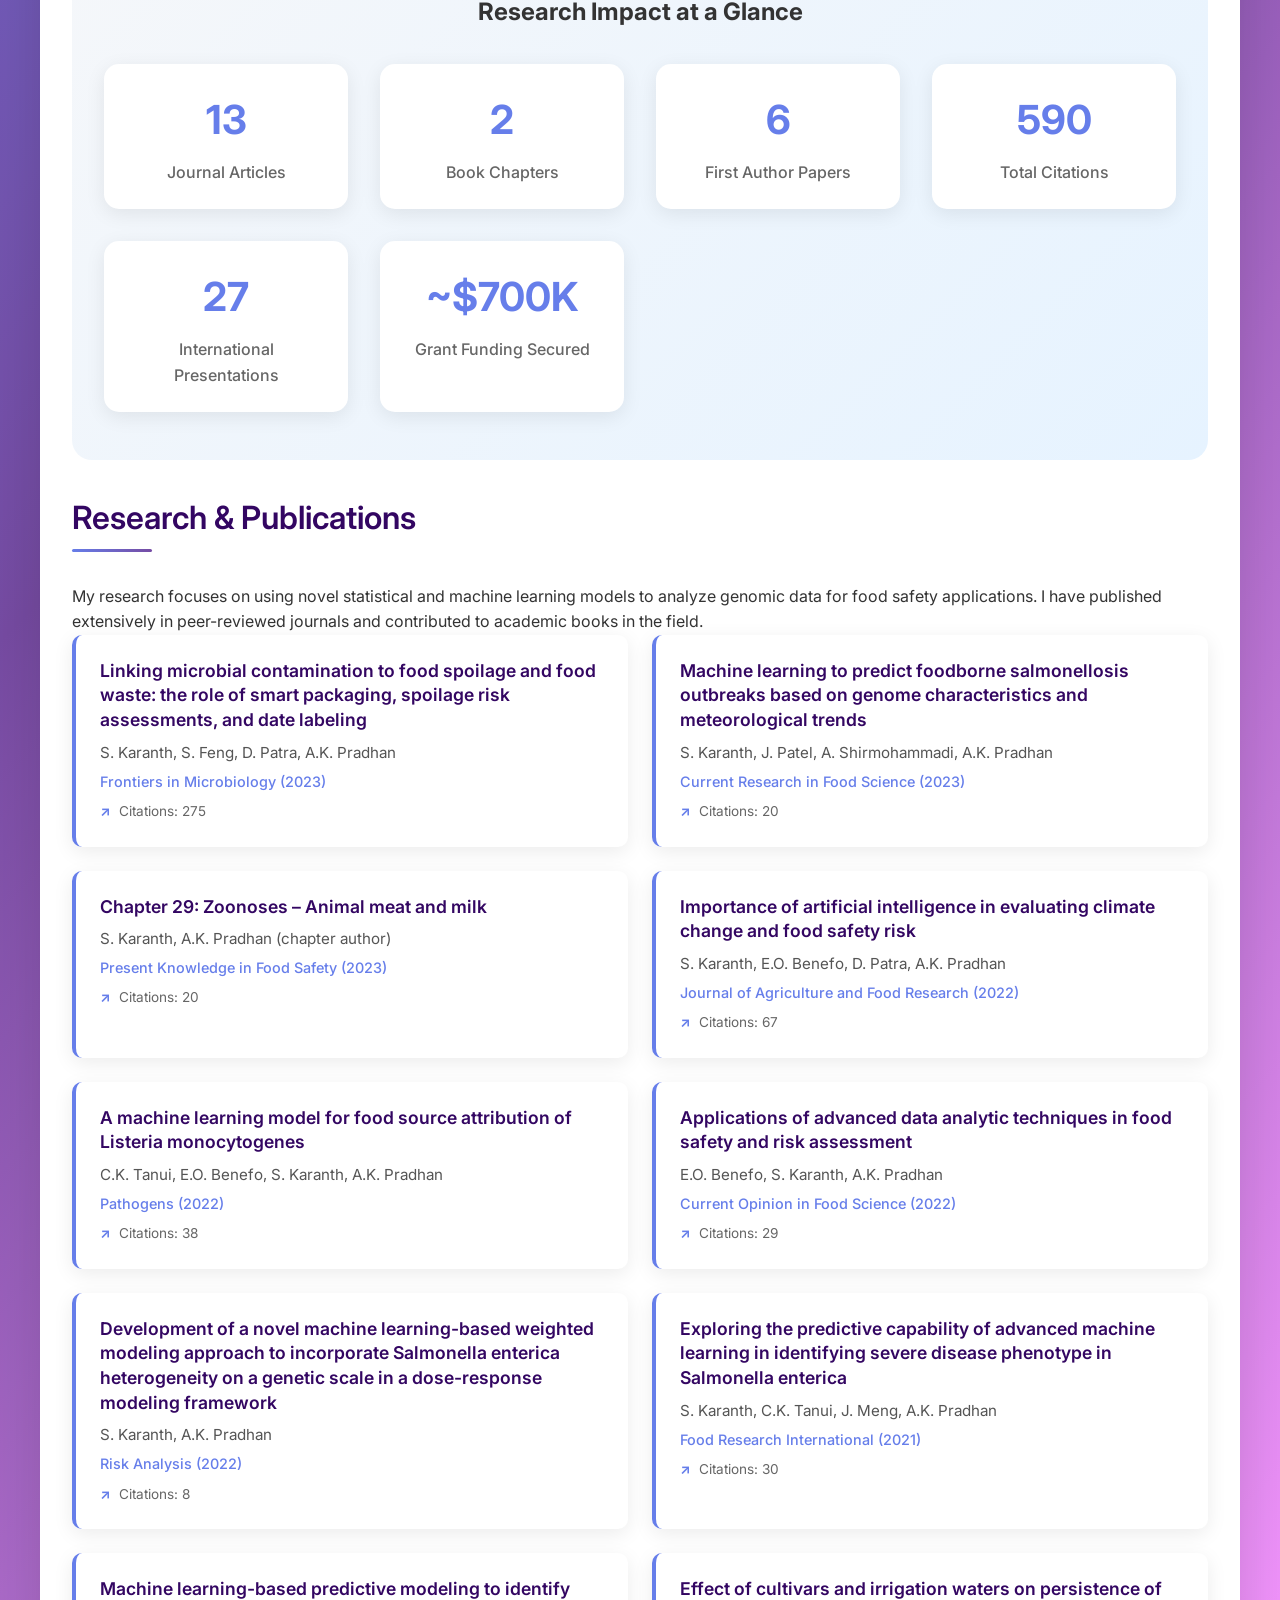
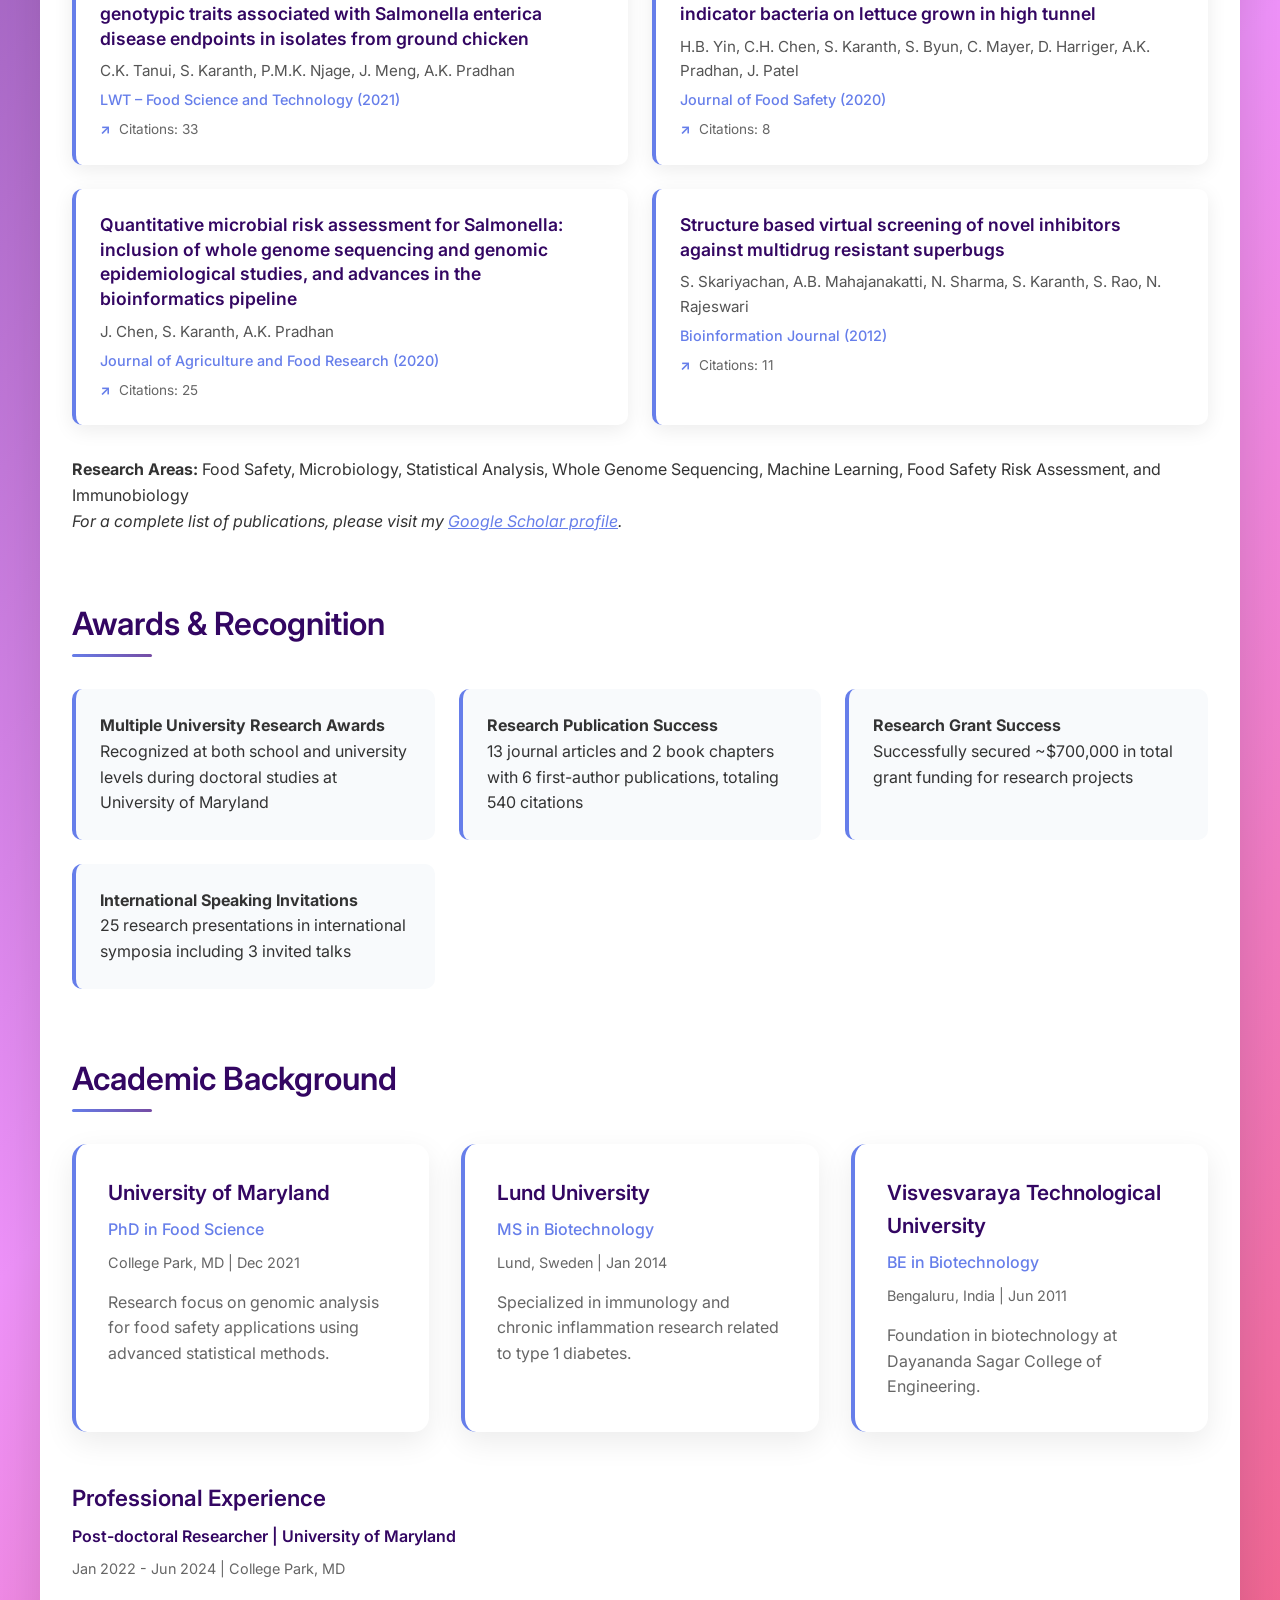
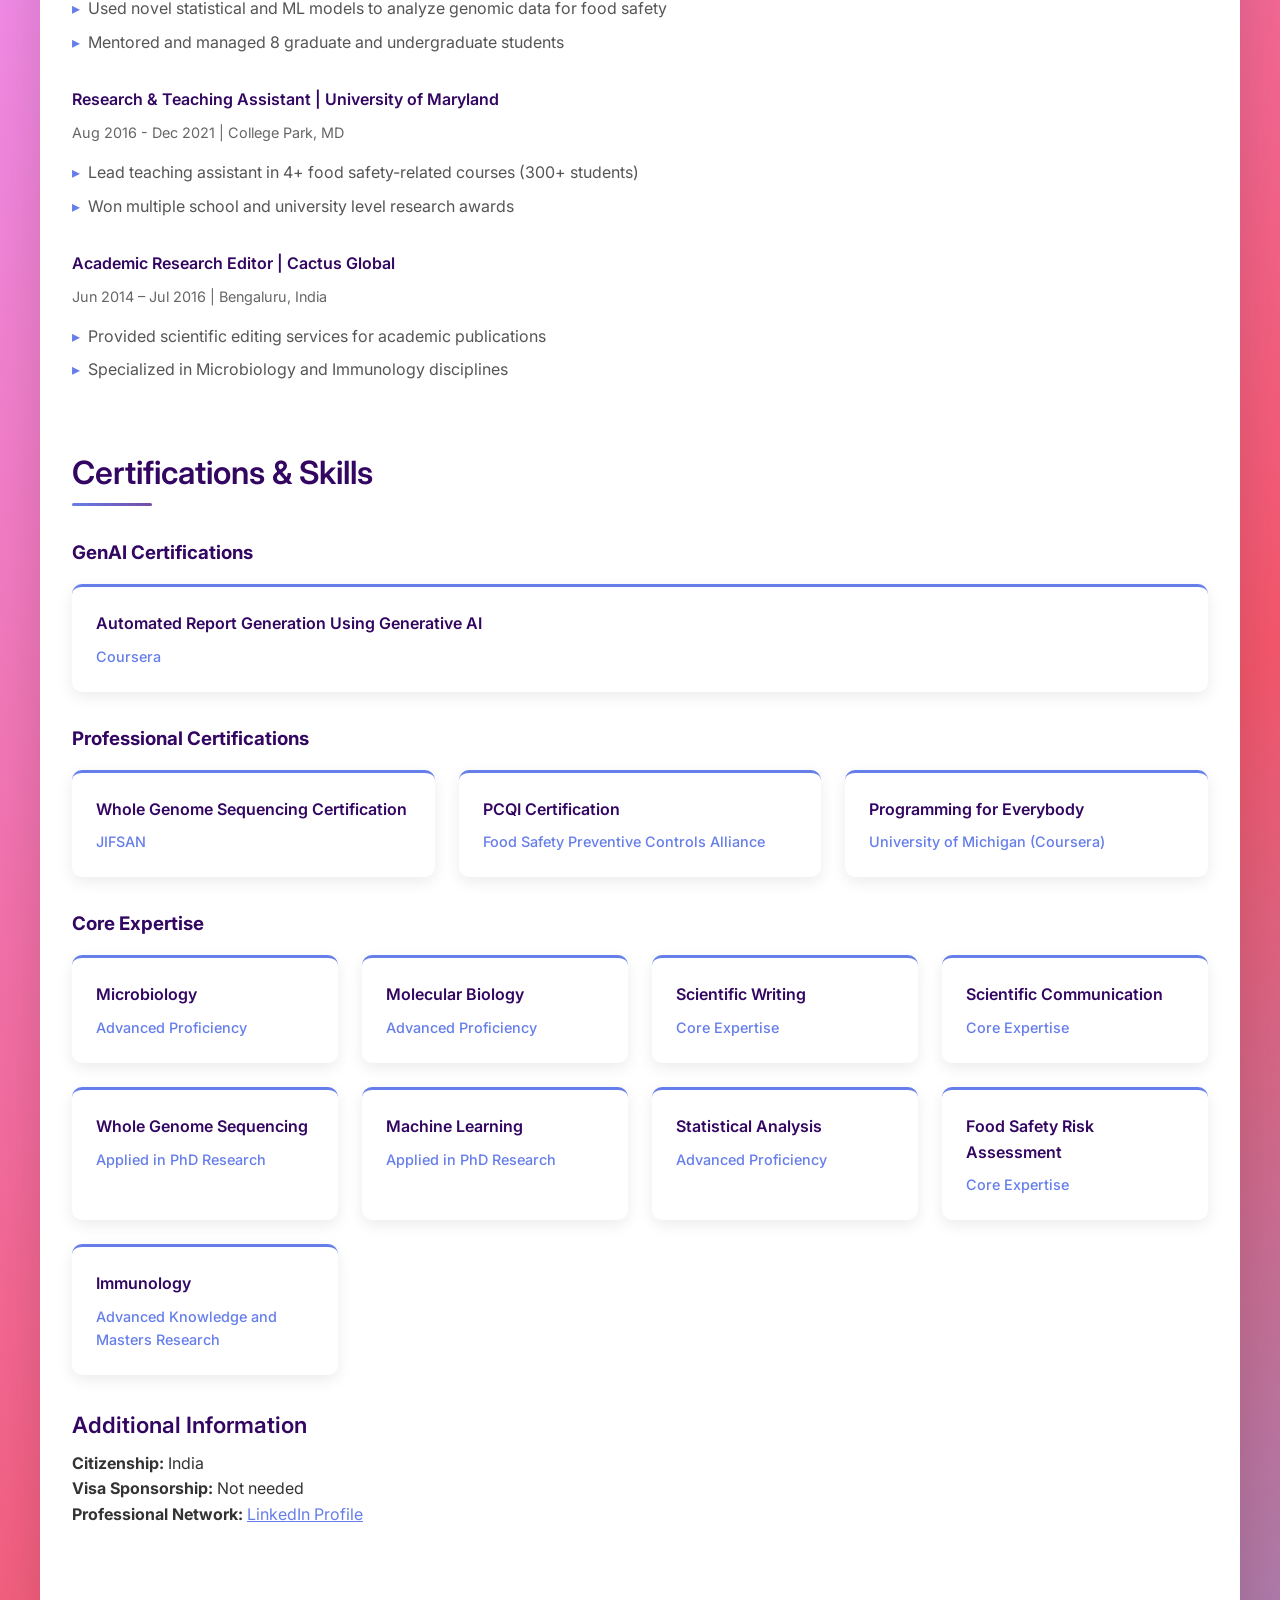
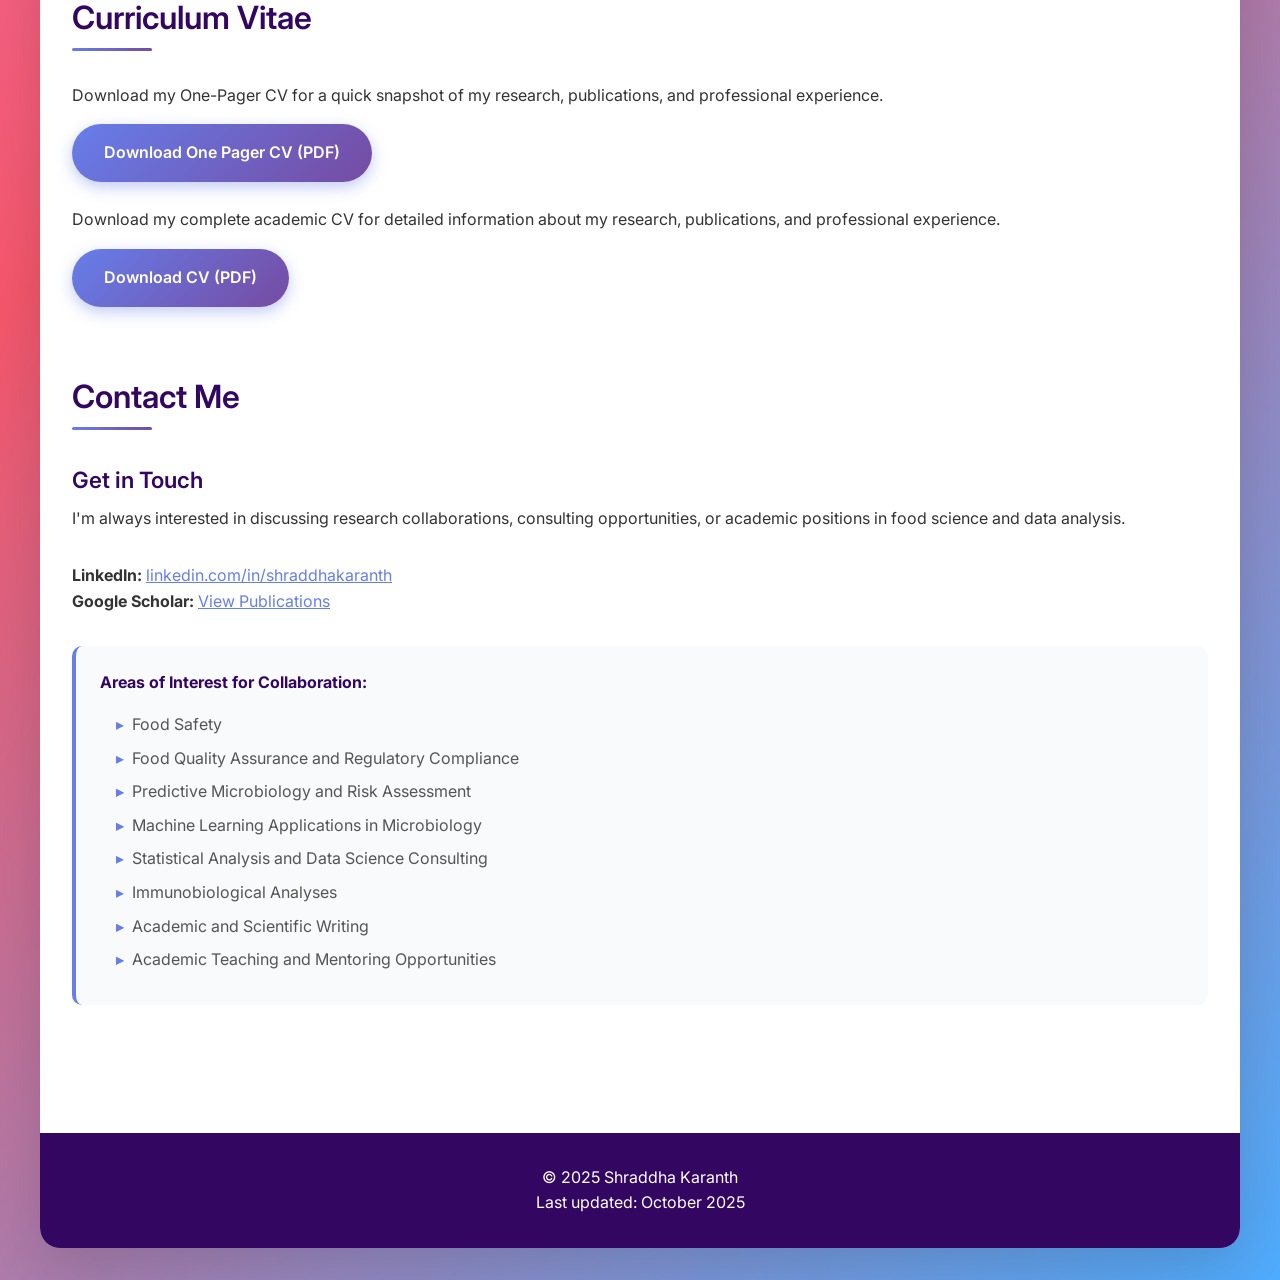
==== commit adf10b2e: "Update index.html" ====
--- a/index.html
+++ b/index.html
@@ -3,6 +3,34 @@
 <head>
     <meta charset="UTF-8">
     <meta name="viewport" content="width=device-width, initial-scale=1.0">
+    <meta charset="UTF-8">
+    <meta name="viewport" content="width=device-width, initial-scale=1.0">
+    
+    <!-- Primary Meta Tags -->
+    <title>Shraddha Karanth - Food Science Researcher | Machine Learning & Food Safety Expert</title>
+    <meta name="title" content="Shraddha Karanth - Food Science Researcher | Machine Learning & Food Safety Expert">
+    <meta name="description" content="PhD Food Scientist specializing in machine learning, microbial risk assessment, and genomic analysis. 13+ publications, 2 book chapters,  close to 600 citations, $700K in grants. Expert in food safety and data science.">
+    <meta name="keywords" content="food science, food safety, machine learning, microbial risk assessment, Salmonella, whole genome sequencing, statistical analysis, food microbiology, data science, PhD researcher, Shraddha Karanth">
+    <meta name="author" content="Shraddha Karanth">
+    <meta name="robots" content="index, follow">
+    <meta name="language" content="English">
+    
+    <!-- Open Graph / Facebook -->
+    <meta property="og:type" content="website">
+    <meta property="og:url" content="https://shraddhakaranth.github.io/">
+    <meta property="og:title" content="Shraddha Karanth - Food Science Researcher | Machine Learning Expert">
+    <meta property="og:description" content="PhD Food Scientist with expertise in machine learning, microbial risk assessment, and genomic analysis. 13+ publications, 2 book chapters, close to 600 citations, $700K in research grants.">
+    <meta property="og:image" content="https://shraddhakaranth.github.io/images/shraddha.jpeg">
+    
+    <!-- Twitter -->
+    <meta property="twitter:card" content="summary_large_image">
+    <meta property="twitter:url" content="https://shraddhakaranth.github.io/">
+    <meta property="twitter:title" content="Shraddha Karanth - Food Science Researcher | Machine Learning Expert">
+    <meta property="twitter:description" content="PhD Food Scientist specializing in machine learning, microbial risk assessment, and genomic analysis. 13+ publications, 2 book chapters, close to 600 citations.">
+    <meta property="twitter:image" content="https://shraddhakaranth.github.io/images/shraddha.jpeg">
+    
+    <!-- Canonical URL -->
+    <link rel="canonical" href="https://shraddhakaranth.gihub.io/">
     <title>Shraddha Karanth - Food Science Researcher</title>
     <link href="https://fonts.googleapis.com/css2?family=Inter:wght@300;400;500;600;700&display=swap" rel="stylesheet">
     <style>
@@ -483,7 +511,7 @@
                         <div class="stat-label">First Author Papers</div>
                     </div>
                     <div class="stat-item">
-                        <div class="stat-number">540</div>
+                        <div class="stat-number">590</div>
                         <div class="stat-label">Total Citations</div>
                     </div>
                     <div class="stat-item">
@@ -506,56 +534,56 @@
                         <div class="paper-title">Linking microbial contamination to food spoilage and food waste: the role of smart packaging, spoilage risk assessments, and date labeling</div>
                         <div class="paper-authors">S. Karanth, S. Feng, D. Patra, A.K. Pradhan</div>
                         <div class="paper-journal">Frontiers in Microbiology (2023)</div>
-                        <div class="paper-citation"><span class="citation-arrow">↗</span> Citations: 246</div>
+                        <div class="paper-citation"><span class="citation-arrow">↗</span> Citations: 275</div>
                     </div>
                     
                     <div class="paper-item">
                         <div class="paper-title">Machine learning to predict foodborne salmonellosis outbreaks based on genome characteristics and meteorological trends</div>
                         <div class="paper-authors">S. Karanth, J. Patel, A. Shirmohammadi, A.K. Pradhan</div>
                         <div class="paper-journal">Current Research in Food Science (2023)</div>
-                        <div class="paper-citation"><span class="citation-arrow">↗</span> Citations: 19</div>
+                        <div class="paper-citation"><span class="citation-arrow">↗</span> Citations: 20</div>
                     </div>
                     
                     <div class="paper-item">
                         <div class="paper-title">Chapter 29: Zoonoses – Animal meat and milk</div>
                         <div class="paper-authors">S. Karanth, A.K. Pradhan (chapter author)</div>
                         <div class="paper-journal">Present Knowledge in Food Safety (2023)</div>
-                        <div class="paper-citation"><span class="citation-arrow">↗</span> Citations: 15</div>
+                        <div class="paper-citation"><span class="citation-arrow">↗</span> Citations: 20</div>
                     </div>
                     
                     <div class="paper-item">
                         <div class="paper-title">Importance of artificial intelligence in evaluating climate change and food safety risk</div>
                         <div class="paper-authors">S. Karanth, E.O. Benefo, D. Patra, A.K. Pradhan</div>
                         <div class="paper-journal">Journal of Agriculture and Food Research (2022)</div>
-                        <div class="paper-citation"><span class="citation-arrow">↗</span> Citations: 64</div>
+                        <div class="paper-citation"><span class="citation-arrow">↗</span> Citations: 67</div>
                     </div>
                     
                     <div class="paper-item">
                         <div class="paper-title">A machine learning model for food source attribution of Listeria monocytogenes</div>
                         <div class="paper-authors">C.K. Tanui, E.O. Benefo, S. Karanth, A.K. Pradhan</div>
                         <div class="paper-journal">Pathogens (2022)</div>
-                        <div class="paper-citation"><span class="citation-arrow">↗</span> Citations: 37</div>
+                        <div class="paper-citation"><span class="citation-arrow">↗</span> Citations: 38</div>
                     </div>
                     
                     <div class="paper-item">
                         <div class="paper-title">Applications of advanced data analytic techniques in food safety and risk assessment</div>
                         <div class="paper-authors">E.O. Benefo, S. Karanth, A.K. Pradhan</div>
                         <div class="paper-journal">Current Opinion in Food Science (2022)</div>
-                        <div class="paper-citation"><span class="citation-arrow">↗</span> Citations: 26</div>
+                        <div class="paper-citation"><span class="citation-arrow">↗</span> Citations: 29</div>
                     </div>
                     
                     <div class="paper-item">
                         <div class="paper-title">Development of a novel machine learning-based weighted modeling approach to incorporate Salmonella enterica heterogeneity on a genetic scale in a dose-response modeling framework</div>
                         <div class="paper-authors">S. Karanth, A.K. Pradhan</div>
                         <div class="paper-journal">Risk Analysis (2022)</div>
-                        <div class="paper-citation"><span class="citation-arrow">↗</span> Citations: 7</div>
+                        <div class="paper-citation"><span class="citation-arrow">↗</span> Citations: 8</div>
                     </div>
                     
                     <div class="paper-item">
                         <div class="paper-title">Exploring the predictive capability of advanced machine learning in identifying severe disease phenotype in Salmonella enterica</div>
                         <div class="paper-authors">S. Karanth, C.K. Tanui, J. Meng, A.K. Pradhan</div>
                         <div class="paper-journal">Food Research International (2021)</div>
-                        <div class="paper-citation"><span class="citation-arrow">↗</span> Citations: 29</div>
+                        <div class="paper-citation"><span class="citation-arrow">↗</span> Citations: 30</div>
                     </div>
                     
                     <div class="paper-item">
@@ -569,14 +597,14 @@
                         <div class="paper-title">Effect of cultivars and irrigation waters on persistence of indicator bacteria on lettuce grown in high tunnel</div>
                         <div class="paper-authors">H.B. Yin, C.H. Chen, S. Karanth, S. Byun, C. Mayer, D. Harriger, A.K. Pradhan, J. Patel</div>
                         <div class="paper-journal">Journal of Food Safety (2020)</div>
-                        <div class="paper-citation"><span class="citation-arrow">↗</span> Citations: 7</div>
+                        <div class="paper-citation"><span class="citation-arrow">↗</span> Citations: 8</div>
                     </div>
                     
                     <div class="paper-item">
                         <div class="paper-title">Quantitative microbial risk assessment for Salmonella: inclusion of whole genome sequencing and genomic epidemiological studies, and advances in the bioinformatics pipeline</div>
                         <div class="paper-authors">J. Chen, S. Karanth, A.K. Pradhan</div>
                         <div class="paper-journal">Journal of Agriculture and Food Research (2020)</div>
-                        <div class="paper-citation"><span class="citation-arrow">↗</span> Citations: 24</div>
+                        <div class="paper-citation"><span class="citation-arrow">↗</span> Citations: 25</div>
                     </div>
                     
                     <div class="paper-item">
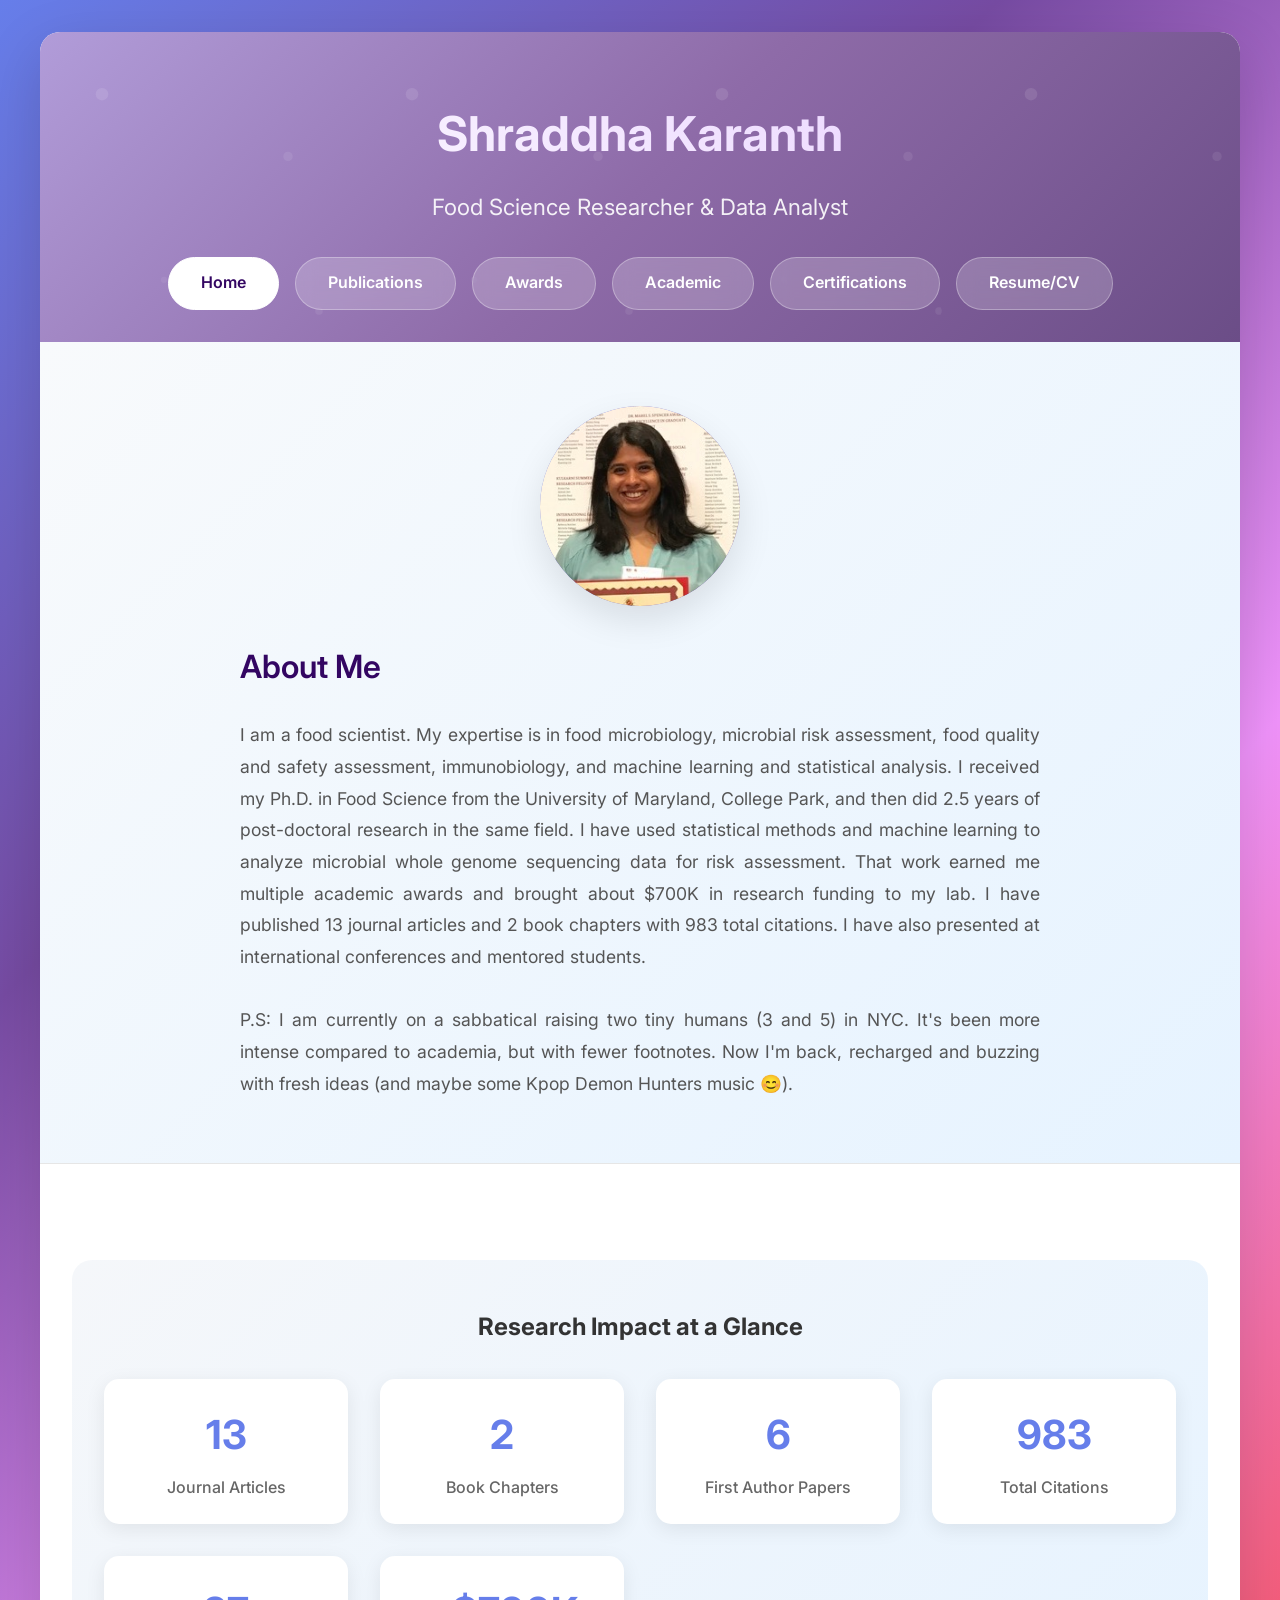
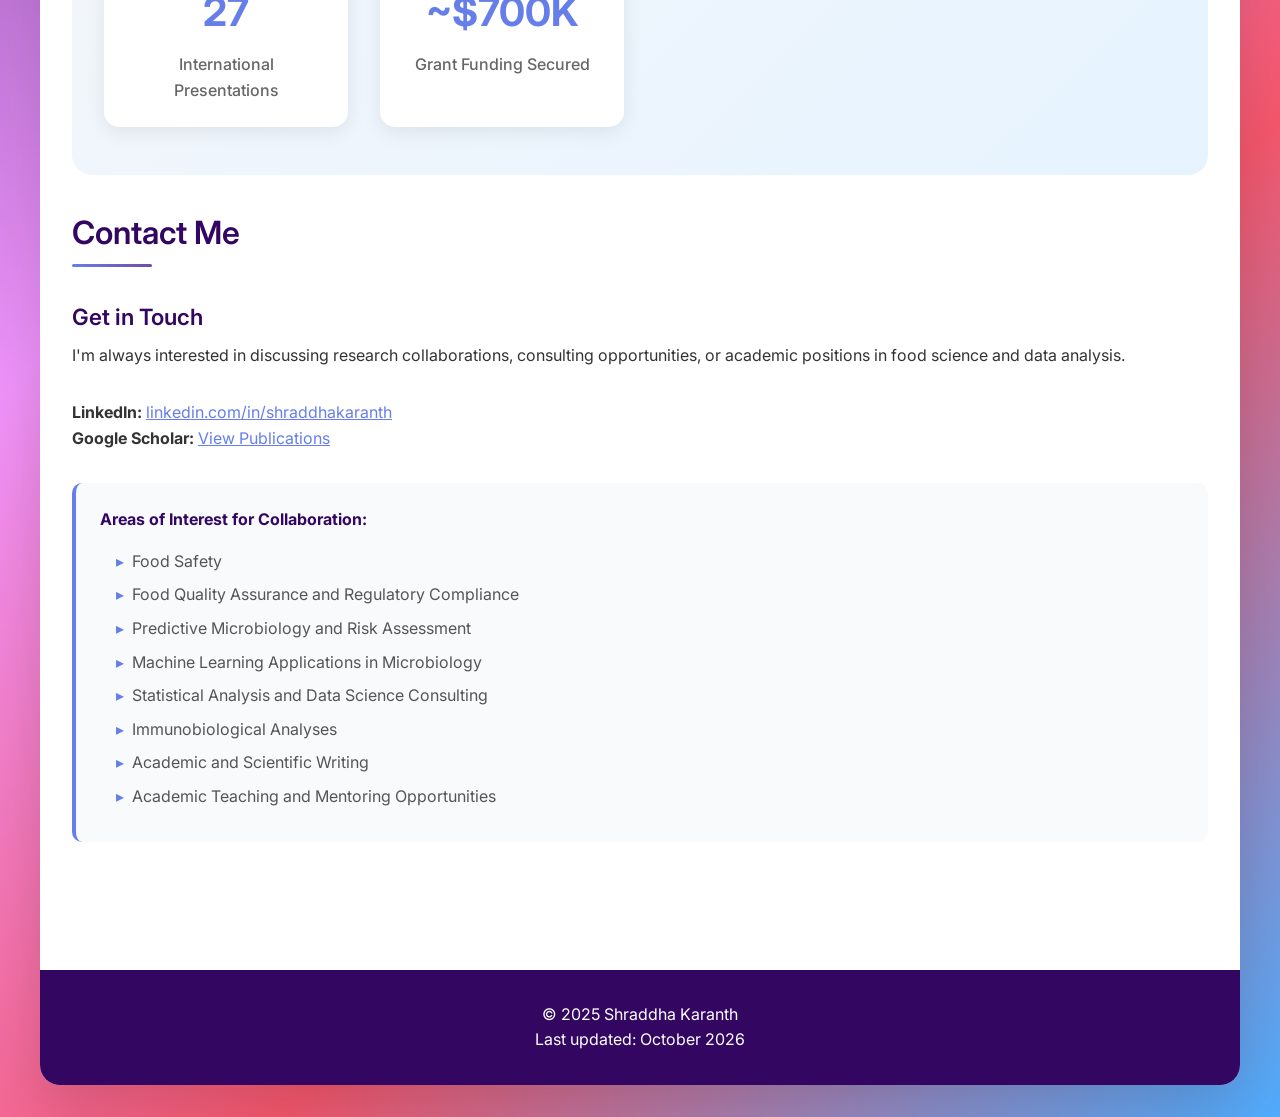
==== commit 2f9a1148: "Convert to a multi-page site and fix SEO Split the single page into Home, Publications, Awards, Acad" ====
--- a/index.html
+++ b/index.html
@@ -3,494 +3,108 @@
 <head>
     <meta charset="UTF-8">
     <meta name="viewport" content="width=device-width, initial-scale=1.0">
-    <meta charset="UTF-8">
-    <meta name="viewport" content="width=device-width, initial-scale=1.0">
     
     <!-- Primary Meta Tags -->
-    <title>Shraddha Karanth - Food Science Researcher | Machine Learning & Food Safety Expert</title>
-    <meta name="title" content="Shraddha Karanth - Food Science Researcher | Machine Learning & Food Safety Expert">
-    <meta name="description" content="PhD Food Scientist specializing in machine learning, microbial risk assessment, and genomic analysis. 13+ publications, 2 book chapters,  close to 600 citations, $700K in grants. Expert in food safety and data science.">
-    <meta name="keywords" content="food science, food safety, machine learning, microbial risk assessment, Salmonella, whole genome sequencing, statistical analysis, food microbiology, data science, PhD researcher, Shraddha Karanth">
+    <title>Shraddha Karanth - Food Science Researcher | Machine Learning &amp; Food Safety Expert</title>
+    <meta name="description" content="PhD Food Scientist specializing in machine learning, microbial risk assessment, and genomic analysis. 13+ publications, 2 book chapters, close to 1,000 citations, $700K in grants. Expert in food safety and data science.">
     <meta name="author" content="Shraddha Karanth">
-    <meta name="robots" content="index, follow">
-    <meta name="language" content="English">
+    <meta name="robots" content="index, follow, max-image-preview:large">
+    <link rel="canonical" href="https://shraddhakaranth.github.io/">
     
     <!-- Open Graph / Facebook -->
     <meta property="og:type" content="website">
+    <meta property="og:site_name" content="Shraddha Karanth">
+    <meta property="og:locale" content="en_US">
     <meta property="og:url" content="https://shraddhakaranth.github.io/">
     <meta property="og:title" content="Shraddha Karanth - Food Science Researcher | Machine Learning Expert">
-    <meta property="og:description" content="PhD Food Scientist with expertise in machine learning, microbial risk assessment, and genomic analysis. 13+ publications, 2 book chapters, close to 600 citations, $700K in research grants.">
+    <meta property="og:description" content="PhD Food Scientist with expertise in machine learning, microbial risk assessment, and genomic analysis. 13+ publications, 2 book chapters, close to 1,000 citations, $700K in research grants.">
     <meta property="og:image" content="https://shraddhakaranth.github.io/images/shraddha.jpeg">
+    <meta property="og:image:width" content="221">
+    <meta property="og:image:height" content="258">
+    <meta property="og:image:alt" content="Shraddha Karanth, food science researcher">
     
     <!-- Twitter -->
-    <meta property="twitter:card" content="summary_large_image">
-    <meta property="twitter:url" content="https://shraddhakaranth.github.io/">
-    <meta property="twitter:title" content="Shraddha Karanth - Food Science Researcher | Machine Learning Expert">
-    <meta property="twitter:description" content="PhD Food Scientist specializing in machine learning, microbial risk assessment, and genomic analysis. 13+ publications, 2 book chapters, close to 600 citations.">
-    <meta property="twitter:image" content="https://shraddhakaranth.github.io/images/shraddha.jpeg">
+    <meta name="twitter:card" content="summary">
+    <meta name="twitter:title" content="Shraddha Karanth - Food Science Researcher | Machine Learning Expert">
+    <meta name="twitter:description" content="PhD Food Scientist specializing in machine learning, microbial risk assessment, and genomic analysis. 13+ publications, 2 book chapters, close to 1,000 citations.">
+    <meta name="twitter:image" content="https://shraddhakaranth.github.io/images/shraddha.jpeg">
     
-    <!-- Canonical URL -->
-    <link rel="canonical" href="https://shraddhakaranth.gihub.io/">
-    <title>Shraddha Karanth - Food Science Researcher</title>
+    <link rel="preconnect" href="https://fonts.googleapis.com">
+    <link rel="preconnect" href="https://fonts.gstatic.com" crossorigin>
     <link href="https://fonts.googleapis.com/css2?family=Inter:wght@300;400;500;600;700&display=swap" rel="stylesheet">
-    <style>
-        * {
-            margin: 0;
-            padding: 0;
-            box-sizing: border-box;
+    <link rel="stylesheet" href="/assets/css/style.css">
+
+    <script type="application/ld+json">
+    {
+      "@context": "https://schema.org",
+      "@graph": [
+        {
+          "@type": "WebSite",
+          "@id": "https://shraddhakaranth.github.io/#website",
+          "url": "https://shraddhakaranth.github.io/",
+          "name": "Shraddha Karanth",
+          "inLanguage": "en-US",
+          "publisher": { "@id": "https://shraddhakaranth.github.io/#person" }
+        },
+        {
+          "@type": "ProfilePage",
+          "@id": "https://shraddhakaranth.github.io/#profilepage",
+          "url": "https://shraddhakaranth.github.io/",
+          "name": "Shraddha Karanth - Food Science Researcher",
+          "isPartOf": { "@id": "https://shraddhakaranth.github.io/#website" },
+          "mainEntity": { "@id": "https://shraddhakaranth.github.io/#person" }
+        },
+        {
+          "@type": "Person",
+          "@id": "https://shraddhakaranth.github.io/#person",
+          "name": "Shraddha Karanth",
+          "url": "https://shraddhakaranth.github.io/",
+          "image": "https://shraddhakaranth.github.io/images/shraddha.jpeg",
+          "jobTitle": "Food Science Researcher",
+          "description": "Food scientist with a Ph.D. in Food Science from the University of Maryland, College Park, working on machine learning and statistics for whole genome sequencing data in microbial risk assessment and food safety.",
+          "alumniOf": [
+            { "@type": "CollegeOrUniversity", "name": "University of Maryland, College Park" },
+            { "@type": "CollegeOrUniversity", "name": "Lund University" },
+            { "@type": "CollegeOrUniversity", "name": "Visvesvaraya Technological University" }
+          ],
+          "knowsAbout": ["Food safety", "Food microbiology", "Microbial risk assessment", "Whole genome sequencing", "Machine learning", "Statistical analysis", "Immunobiology"],
+          "sameAs": [
+            "https://www.linkedin.com/in/shraddhakaranth/",
+            "https://scholar.google.com/citations?user=2CiW3YYAAAAJ"
+          ]
         }
-        
-        body {
-            font-family: 'Inter', sans-serif;
-            line-height: 1.6;
-            color: #333;
-            background: linear-gradient(135deg, #667eea 0%, #764ba2 25%, #f093fb 50%, #f5576c 75%, #4facfe 100%);
-            min-height: 100vh;
-        }
-        
-        .container {
-            max-width: 1200px;
-            margin: 0 auto;
-            background: white;
-            box-shadow: 0 20px 60px rgba(0,0,0,0.15);
-            border-radius: 20px;
-            overflow: hidden;
-            margin-top: 2rem;
-            margin-bottom: 2rem;
-        }
-        
-        header {
-            background: linear-gradient(135deg, #b19cd9 0%, #8e6ba8 50%, #6b4d87 100%);
-            color: white;
-            text-align: center;
-            padding: 4rem 2rem 2rem 2rem;
-            position: relative;
-            overflow: hidden;
-        }
-        
-        header::before {
-            content: '';
-            position: absolute;
-            top: 0;
-            left: 0;
-            right: 0;
-            bottom: 0;
-            background: url('data:image/svg+xml,<svg xmlns="http://www.w3.org/2000/svg" viewBox="0 0 100 100"><circle cx="20" cy="20" r="2" fill="rgba(255,255,255,0.1)"/><circle cx="80" cy="40" r="1.5" fill="rgba(255,255,255,0.08)"/><circle cx="40" cy="80" r="1" fill="rgba(255,255,255,0.06)"/><circle cx="90" cy="90" r="1.2" fill="rgba(255,255,255,0.07)"/></svg>') repeat;
-            animation: float 20s infinite linear;
-        }
-        
-        @keyframes float {
-            0% { transform: translateY(0) rotate(0deg); }
-            100% { transform: translateY(-100px) rotate(360deg); }
-        }
-        
-        .header-content {
-            position: relative;
-            z-index: 2;
-        }
-        
-        h1 {
-            font-size: 3rem;
-            font-weight: 700;
-            margin-bottom: 1rem;
-            background: linear-gradient(45deg, #ffffff, #e6ccff);
-            -webkit-background-clip: text;
-            -webkit-text-fill-color: transparent;
-            background-clip: text;
-        }
-        
-        .subtitle {
-            font-size: 1.4rem;
-            font-weight: 400;
-            margin-bottom: 2rem;
-            opacity: 0.9;
-        }
-        
-        .nav-buttons {
-            display: flex;
-            justify-content: center;
-            gap: 1rem;
-            flex-wrap: wrap;
-            margin-top: 2rem;
-        }
-        
-        .nav-btn {
-            background: rgba(255,255,255,0.2);
-            color: white;
-            padding: 0.8rem 2rem;
-            border-radius: 50px;
-            text-decoration: none;
-            font-weight: 600;
-            transition: all 0.3s ease;
-            backdrop-filter: blur(10px);
-            border: 1px solid rgba(255,255,255,0.3);
-        }
-        
-        .nav-btn:hover {
-            background: rgba(255,255,255,0.3);
-            transform: translateY(-3px);
-            box-shadow: 0 10px 20px rgba(0,0,0,0.2);
-        }
-
-        .about-section {
-            background: linear-gradient(135deg, #f8fafc 0%, #e6f3ff 100%);
-            padding: 4rem 2rem;
-            text-align: center;
-            border-bottom: 1px solid #e6e6e6;
-        }
-
-        .profile-photo {
-            width: 200px;
-            height: 200px;
-            border-radius: 50%;
-            margin: 0 auto 2rem auto;
-            background: linear-gradient(135deg, #667eea 0%, #764ba2 100%);
-            display: flex;
-            align-items: center;
-            justify-content: center;
-            box-shadow: 0 15px 35px rgba(0,0,0,0.1);
-            position: relative;
-            overflow: hidden;
-            background-image: url('images/shraddha.jpeg');
-            background-size: cover;
-            background-position: center;
-        }
-
-        .profile-photo::before {
-            content: '';
-            position: absolute;
-            top: 0;
-            left: 0;
-            right: 0;
-            bottom: 0;
-            background: url('data:image/svg+xml,<svg xmlns="http://www.w3.org/2000/svg" viewBox="0 0 100 100"><circle cx="30" cy="30" r="1.5" fill="rgba(255,255,255,0.05)"/><circle cx="70" cy="50" r="1" fill="rgba(255,255,255,0.03)"/><circle cx="50" cy="80" r="0.8" fill="rgba(255,255,255,0.02)"/></svg>') repeat;
-            animation: float 15s infinite linear;
-        }
-
-        .about-text {
-            max-width: 800px;
-            margin: 0 auto;
-            font-size: 1.1rem;
-            line-height: 1.8;
-            color: #555;
-            text-align: justify;
-        }
-
-        .about-text h2 {
-            color: #330662;
-            font-size: 2rem;
-            font-weight: 600;
-            margin-bottom: 1.5rem;
-        }
-        
-        main {
-            padding: 4rem 2rem;
-        }
-        
-        section {
-            margin-bottom: 4rem;
-        }
-        
-        section h2 {
-            font-size: 2rem;
-            font-weight: 600;
-            margin-bottom: 2rem;
-            color: #330662;
-            position: relative;
-            padding-bottom: 0.5rem;
-        }
-        
-        section h2::after {
-            content: '';
-            position: absolute;
-            bottom: 0;
-            left: 0;
-            width: 80px;
-            height: 3px;
-            background: linear-gradient(45deg, #667eea, #764ba2);
-            border-radius: 2px;
-        }
-        
-        .highlight-stats {
-            background: linear-gradient(135deg, #f5f7fa 0%, #e6f3ff 100%);
-            padding: 3rem 2rem;
-            border-radius: 20px;
-            margin: 2rem 0;
-            text-align: center;
-        }
-        
-        .stats-grid {
-            display: grid;
-            grid-template-columns: repeat(auto-fit, minmax(200px, 1fr));
-            gap: 2rem;
-            margin-top: 2rem;
-        }
-        
-        .stat-item {
-            background: white;
-            padding: 1.5rem;
-            border-radius: 15px;
-            box-shadow: 0 5px 20px rgba(0,0,0,0.08);
-        }
-        
-        .stat-number {
-            font-size: 2.5rem;
-            font-weight: 700;
-            color: #667eea;
-            margin-bottom: 0.5rem;
-        }
-        
-        .stat-label {
-            color: #666;
-            font-weight: 500;
-        }
-        
-        .education-grid {
-            display: grid;
-            grid-template-columns: repeat(auto-fit, minmax(300px, 1fr));
-            gap: 2rem;
-        }
-        
-        .education-card {
-            background: white;
-            border-radius: 15px;
-            padding: 2rem;
-            box-shadow: 0 10px 30px rgba(0,0,0,0.08);
-            transition: transform 0.3s ease;
-            border-left: 4px solid #667eea;
-        }
-        
-        .education-card:hover {
-            transform: translateY(-5px);
-        }
-        
-        .education-card h3 {
-            color: #330662;
-            font-size: 1.3rem;
-            font-weight: 600;
-            margin-bottom: 0.5rem;
-        }
-        
-        .education-card .degree {
-            color: #667eea;
-            font-weight: 500;
-            margin-bottom: 0.5rem;
-        }
-        
-        .education-card .location {
-            color: #666;
-            font-size: 0.9rem;
-        }
-        
-        .paper-grid {
-            display: grid;
-            grid-template-columns: repeat(auto-fit, minmax(400px, 1fr));
-            gap: 1.5rem;
-        }
-        
-        .paper-item {
-            background: white;
-            padding: 1.5rem;
-            border-radius: 10px;
-            box-shadow: 0 5px 20px rgba(0,0,0,0.08);
-            border-left: 4px solid #667eea;
-            transition: transform 0.3s ease;
-        }
-        
-        .paper-item:hover {
-            transform: translateY(-3px);
-        }
-        
-        .paper-title {
-            color: #330662;
-            font-size: 1.1rem;
-            font-weight: 600;
-            margin-bottom: 0.5rem;
-            line-height: 1.4;
-        }
-        
-        .paper-authors {
-            color: #555;
-            font-size: 0.95rem;
-            margin-bottom: 0.3rem;
-        }
-        
-        .paper-journal {
-            color: #667eea;
-            font-weight: 500;
-            font-size: 0.9rem;
-            margin-bottom: 0.5rem;
-        }
-        
-        .paper-citation {
-            color: #666;
-            font-size: 0.85rem;
-            display: flex;
-            align-items: center;
-        }
-        
-        .citation-arrow {
-            color: #667eea;
-            margin-right: 0.5rem;
-            font-weight: bold;
-        }
-        
-        .award-item {
-            background: #f8fafc;
-            padding: 1.5rem;
-            border-radius: 10px;
-            border-left: 4px solid #667eea;
-            transition: transform 0.3s ease;
-        }
-        
-        .award-item:hover {
-            transform: translateX(5px);
-        }
-        
-        .awards-list {
-            display: grid;
-            grid-template-columns: repeat(auto-fit, minmax(280px, 1fr));
-            gap: 1.5rem;
-        }
-        
-        .cert-grid {
-            display: grid;
-            grid-template-columns: repeat(auto-fit, minmax(250px, 1fr));
-            gap: 1.5rem;
-        }
-        
-        .cert-item {
-            background: white;
-            padding: 1.5rem;
-            border-radius: 10px;
-            box-shadow: 0 5px 15px rgba(0,0,0,0.08);
-            border-top: 3px solid #667eea;
-        }
-        
-        .cert-item h4 {
-            color: #330662;
-            font-weight: 600;
-            margin-bottom: 0.5rem;
-        }
-        
-        .cert-provider {
-            color: #667eea;
-            font-weight: 500;
-            font-size: 0.9rem;
-        }
-        
-        .experience-item h3 {
-            color: #330662;
-            font-size: 1.4rem;
-            font-weight: 600;
-            margin-bottom: 0.5rem;
-        }
-        
-        .experience-role {
-            color: #667eea;
-            font-weight: 500;
-            margin-bottom: 0.5rem;
-        }
-        
-        .experience-period {
-            color: #666;
-            font-size: 0.9rem;
-            margin-bottom: 1rem;
-        }
-        
-        .experience-item ul {
-            list-style-type: none;
-            padding-left: 0;
-        }
-        
-        .experience-item li {
-            color: #555;
-            margin-bottom: 0.5rem;
-            padding-left: 1rem;
-            position: relative;
-        }
-        
-        .experience-item li::before {
-            content: '▸';
-            color: #667eea;
-            position: absolute;
-            left: 0;
-        }
-        
-        footer {
-            background: #330662;
-            color: white;
-            text-align: center;
-            padding: 2rem;
-        }
-        
-        @media (max-width: 768px) {
-            h1 {
-                font-size: 2.2rem;
-            }
-            
-            .container {
-                margin: 1rem;
-                border-radius: 15px;
-            }
-            
-            main {
-                padding: 2rem 1rem;
-            }
-            
-            header {
-                padding: 3rem 1rem 2rem 1rem;
-            }
-
-            .about-section {
-                padding: 3rem 1rem;
-            }
-
-            .profile-photo {
-                width: 150px;
-                height: 150px;
-                font-size: 3rem;
-            }
-            
-            .nav-buttons {
-                flex-direction: column;
-                align-items: center;
-            }
-            
-            .nav-btn {
-                width: 200px;
-            }
-        }
-    </style>
+      ]
+    }
+    </script>
 </head>
 <body>
     <div class="container">
         <header>
             <div class="header-content">
                 <h1>Shraddha Karanth</h1>
-                <p class="subtitle">Food Science Researcher & Data Analyst</p>
+                <p class="subtitle">Food Science Researcher &amp; Data Analyst</p>
                 
-                <div class="nav-buttons">
-                    <a href="#papers" class="nav-btn">Papers</a>
-                    <a href="#awards" class="nav-btn">Awards</a>
-                    <a href="#academic" class="nav-btn">Academic</a>
-                    <a href="#certifications" class="nav-btn">Certifications</a>
-                    <a href="#cv" class="nav-btn">Resume/CV</a>
-                </div>
+                <nav class="nav-buttons" aria-label="Main">
+                    <a href="/" class="nav-btn" aria-current="page">Home</a>
+                    <a href="/publications/" class="nav-btn">Publications</a>
+                    <a href="/awards/" class="nav-btn">Awards</a>
+                    <a href="/academic/" class="nav-btn">Academic</a>
+                    <a href="/certifications/" class="nav-btn">Certifications</a>
+                    <a href="/cv/" class="nav-btn">Resume/CV</a>
+                </nav>
             </div>
         </header>
 
-        <div class="about-section">
+        <div class="about-section" role="region" aria-labelledby="about-heading">
             <div class="profile-photo">
+                <img src="/images/shraddha.jpeg" alt="Shraddha Karanth, food science researcher">
             </div>
             <div class="about-text">
-                <h2>About Me</h2>
-                <p>I am a passionate scientist, with expertise in food microbiology, microbial risk assessment, food quality and safety assessment, immunobiology, and machine learning and statistical analysis. I received my Ph.D. in Food Science from the University of Maryland, College Park, and have completed 2.5 years of post-doctoral research in the same field. Over the span of my research career, I have published 13 journal articles and 2 book chapters with 540 total citations, collaborated with researchers from multiple fields, and presented my research in several international conferences and symposia. I specialize in using cross-disciplinary approaches to solving current prevalent issues in the field of food science. As an example, I have used novel statistical methods and machine learning to analyze microbial whole genome sequencing data to employ in microbial risk assessment. My research has contributed significantly to bringing microbial risk assessments into the genomics and machine learning era, earning me multiple academic awards and netting my lab ~$700K in research funding. I am dedicated to advancing food safety through innovative data-driven approaches and have mentored numerous students throughout my academic journey.</p>
+                <h2 id="about-heading">About Me</h2>
+                <p>I am a food scientist. My expertise is in food microbiology, microbial risk assessment, food quality and safety assessment, immunobiology, and machine learning and statistical analysis. I received my Ph.D. in Food Science from the University of Maryland, College Park, and then did 2.5 years of post-doctoral research in the same field. I have used statistical methods and machine learning to analyze microbial whole genome sequencing data for risk assessment. That work earned me multiple academic awards and brought about $700K in research funding to my lab. I have published 13 journal articles and 2 book chapters with 983 total citations. I have also presented at international conferences and mentored students.</p>
                 <br>
-                <p>P.S: I am currently on a sabbatical raising two tiny humans (2 and 4) in NYC. It's been more intense compared to academia, but with fewer footnotes.
+                <p>P.S: I am currently on a sabbatical raising two tiny humans (3 and 5) in NYC. It's been more intense compared to academia, but with fewer footnotes.
                 Now I'm back, recharged and buzzing with fresh ideas (and maybe some Kpop Demon Hunters music 😊). </p>
-                <br>
-                <p>P.P.S.: I am also currently working on an invited paper on the role of AI in predicting changes in microbial ecology and the broad strokes impact on food safety on the side. </p>
             </div>
         </div>
 
@@ -511,7 +125,7 @@
                         <div class="stat-label">First Author Papers</div>
                     </div>
                     <div class="stat-item">
-                        <div class="stat-number">590</div>
+                        <div class="stat-number">983</div>
                         <div class="stat-label">Total Citations</div>
                     </div>
                     <div class="stat-item">
@@ -525,274 +139,6 @@
                 </div>
             </div>
 
-            <section id="papers">
-                <h2>Research & Publications</h2>
-                <p>My research focuses on using novel statistical and machine learning models to analyze genomic data for food safety applications. I have published extensively in peer-reviewed journals and contributed to academic books in the field.</p>
-                
-                <div class="paper-grid">
-                    <div class="paper-item">
-                        <div class="paper-title">Linking microbial contamination to food spoilage and food waste: the role of smart packaging, spoilage risk assessments, and date labeling</div>
-                        <div class="paper-authors">S. Karanth, S. Feng, D. Patra, A.K. Pradhan</div>
-                        <div class="paper-journal">Frontiers in Microbiology (2023)</div>
-                        <div class="paper-citation"><span class="citation-arrow">↗</span> Citations: 275</div>
-                    </div>
-                    
-                    <div class="paper-item">
-                        <div class="paper-title">Machine learning to predict foodborne salmonellosis outbreaks based on genome characteristics and meteorological trends</div>
-                        <div class="paper-authors">S. Karanth, J. Patel, A. Shirmohammadi, A.K. Pradhan</div>
-                        <div class="paper-journal">Current Research in Food Science (2023)</div>
-                        <div class="paper-citation"><span class="citation-arrow">↗</span> Citations: 20</div>
-                    </div>
-                    
-                    <div class="paper-item">
-                        <div class="paper-title">Chapter 29: Zoonoses – Animal meat and milk</div>
-                        <div class="paper-authors">S. Karanth, A.K. Pradhan (chapter author)</div>
-                        <div class="paper-journal">Present Knowledge in Food Safety (2023)</div>
-                        <div class="paper-citation"><span class="citation-arrow">↗</span> Citations: 20</div>
-                    </div>
-                    
-                    <div class="paper-item">
-                        <div class="paper-title">Importance of artificial intelligence in evaluating climate change and food safety risk</div>
-                        <div class="paper-authors">S. Karanth, E.O. Benefo, D. Patra, A.K. Pradhan</div>
-                        <div class="paper-journal">Journal of Agriculture and Food Research (2022)</div>
-                        <div class="paper-citation"><span class="citation-arrow">↗</span> Citations: 67</div>
-                    </div>
-                    
-                    <div class="paper-item">
-                        <div class="paper-title">A machine learning model for food source attribution of Listeria monocytogenes</div>
-                        <div class="paper-authors">C.K. Tanui, E.O. Benefo, S. Karanth, A.K. Pradhan</div>
-                        <div class="paper-journal">Pathogens (2022)</div>
-                        <div class="paper-citation"><span class="citation-arrow">↗</span> Citations: 38</div>
-                    </div>
-                    
-                    <div class="paper-item">
-                        <div class="paper-title">Applications of advanced data analytic techniques in food safety and risk assessment</div>
-                        <div class="paper-authors">E.O. Benefo, S. Karanth, A.K. Pradhan</div>
-                        <div class="paper-journal">Current Opinion in Food Science (2022)</div>
-                        <div class="paper-citation"><span class="citation-arrow">↗</span> Citations: 29</div>
-                    </div>
-                    
-                    <div class="paper-item">
-                        <div class="paper-title">Development of a novel machine learning-based weighted modeling approach to incorporate Salmonella enterica heterogeneity on a genetic scale in a dose-response modeling framework</div>
-                        <div class="paper-authors">S. Karanth, A.K. Pradhan</div>
-                        <div class="paper-journal">Risk Analysis (2022)</div>
-                        <div class="paper-citation"><span class="citation-arrow">↗</span> Citations: 8</div>
-                    </div>
-                    
-                    <div class="paper-item">
-                        <div class="paper-title">Exploring the predictive capability of advanced machine learning in identifying severe disease phenotype in Salmonella enterica</div>
-                        <div class="paper-authors">S. Karanth, C.K. Tanui, J. Meng, A.K. Pradhan</div>
-                        <div class="paper-journal">Food Research International (2021)</div>
-                        <div class="paper-citation"><span class="citation-arrow">↗</span> Citations: 30</div>
-                    </div>
-                    
-                    <div class="paper-item">
-                        <div class="paper-title">Machine learning-based predictive modeling to identify genotypic traits associated with Salmonella enterica disease endpoints in isolates from ground chicken</div>
-                        <div class="paper-authors">C.K. Tanui, S. Karanth, P.M.K. Njage, J. Meng, A.K. Pradhan</div>
-                        <div class="paper-journal">LWT – Food Science and Technology (2021)</div>
-                        <div class="paper-citation"><span class="citation-arrow">↗</span> Citations: 33</div>
-                    </div>
-                    
-                    <div class="paper-item">
-                        <div class="paper-title">Effect of cultivars and irrigation waters on persistence of indicator bacteria on lettuce grown in high tunnel</div>
-                        <div class="paper-authors">H.B. Yin, C.H. Chen, S. Karanth, S. Byun, C. Mayer, D. Harriger, A.K. Pradhan, J. Patel</div>
-                        <div class="paper-journal">Journal of Food Safety (2020)</div>
-                        <div class="paper-citation"><span class="citation-arrow">↗</span> Citations: 8</div>
-                    </div>
-                    
-                    <div class="paper-item">
-                        <div class="paper-title">Quantitative microbial risk assessment for Salmonella: inclusion of whole genome sequencing and genomic epidemiological studies, and advances in the bioinformatics pipeline</div>
-                        <div class="paper-authors">J. Chen, S. Karanth, A.K. Pradhan</div>
-                        <div class="paper-journal">Journal of Agriculture and Food Research (2020)</div>
-                        <div class="paper-citation"><span class="citation-arrow">↗</span> Citations: 25</div>
-                    </div>
-                    
-                    <div class="paper-item">
-                        <div class="paper-title">Structure based virtual screening of novel inhibitors against multidrug resistant superbugs</div>
-                        <div class="paper-authors">S. Skariyachan, A.B. Mahajanakatti, N. Sharma, S. Karanth, S. Rao, N. Rajeswari</div>
-                        <div class="paper-journal">Bioinformation Journal (2012)</div>
-                        <div class="paper-citation"><span class="citation-arrow">↗</span> Citations: 11</div>
-                    </div>
-                </div>
-                
-                <p style="margin-top: 2rem;"><strong>Research Areas:</strong> Food Safety, Microbiology, Statistical Analysis, Whole Genome Sequencing, Machine Learning, Food Safety Risk Assessment, and Immunobiology</p>
-                
-                <p><em>For a complete list of publications, please visit my <a href="https://scholar.google.com/citations?hl=en&user=2CiW3YYAAAAJ&view_op=list_works&gmla=AH8HC4xIG0g-nNMYNerslauSJPUAyIhda1BCgY_D31vw0ohh9qsSzcRfDrA6_EVQcxj3R3wEJANGYO1SVMW3vOSf" style="color: #667eea;" target="_blank">Google Scholar profile</a>.</em></p>
-            </section>
-
-            <section id="awards">
-                <h2>Awards & Recognition</h2>
-                <div class="awards-list">
-                    <div class="award-item">
-                        <h4>Multiple University Research Awards</h4>
-                        <p>Recognized at both school and university levels during doctoral studies at University of Maryland</p>
-                    </div>
-                    <div class="award-item">
-                        <h4>Research Publication Success</h4>
-                        <p>13 journal articles and 2 book chapters with 6 first-author publications, totaling 540 citations</p>
-                    </div>
-                    <div class="award-item">
-                        <h4>Research Grant Success</h4>
-                        <p>Successfully secured ~$700,000 in total grant funding for research projects</p>
-                    </div>
-                    <div class="award-item">
-                        <h4>International Speaking Invitations</h4>
-                        <p>25 research presentations in international symposia including 3 invited talks</p>
-                    </div>
-                </div>
-            </section>
-
-            <section id="academic">
-                <h2>Academic Background</h2>
-                <div class="education-grid">
-                    <div class="education-card">
-                        <h3>University of Maryland</h3>
-                        <div class="degree">PhD in Food Science</div>
-                        <div class="location">College Park, MD | Dec 2021</div>
-                        <p style="margin-top: 1rem; color: #666;">Research focus on genomic analysis for food safety applications using advanced statistical methods.</p>
-                    </div>
-                    
-                    <div class="education-card">
-                        <h3>Lund University</h3>
-                        <div class="degree">MS in Biotechnology</div>
-                        <div class="location">Lund, Sweden | Jan 2014</div>
-                        <p style="margin-top: 1rem; color: #666;">Specialized in immunology and chronic inflammation research related to type 1 diabetes.</p>
-                    </div>
-                    
-                    <div class="education-card">
-                        <h3>Visvesvaraya Technological University</h3>
-                        <div class="degree">BE in Biotechnology</div>
-                        <div class="location">Bengaluru, India | Jun 2011</div>
-                        <p style="margin-top: 1rem; color: #666;">Foundation in biotechnology at Dayananda Sagar College of Engineering.</p>
-                    </div>
-                </div>
-
-                <div class="experience-item" style="margin-top: 3rem;">
-                    <h3>Professional Experience</h3>
-                    
-                    <div style="margin-bottom: 2rem;">
-                        <h4 style="color: #330662; font-weight: 600; margin-bottom: 0.5rem;">Post-doctoral Researcher | University of Maryland</h4>
-                        <div class="experience-period">Jan 2022 - Jun 2024 | College Park, MD</div>
-                        <ul>
-                            <li>Used novel statistical and ML models to analyze genomic data for food safety</li>
-                            <li>Mentored and managed 8 graduate and undergraduate students</li>
-                        </ul>
-                    </div>
-
-                    <div style="margin-bottom: 2rem;">
-                        <h4 style="color: #330662; font-weight: 600; margin-bottom: 0.5rem;">Research & Teaching Assistant | University of Maryland</h4>
-                        <div class="experience-period">Aug 2016 - Dec 2021 | College Park, MD</div>
-                        <ul>
-                            <li>Lead teaching assistant in 4+ food safety-related courses (300+ students)</li>
-                            <li>Won multiple school and university level research awards</li>
-                        </ul>
-                    </div>
-
-                    <div>
-                        <h4 style="color: #330662; font-weight: 600; margin-bottom: 0.5rem;">Academic Research Editor | Cactus Global</h4>
-                        <div class="experience-period">Jun 2014 – Jul 2016 | Bengaluru, India</div>
-                        <ul>
-                            <li>Provided scientific editing services for academic publications</li>
-                            <li>Specialized in Microbiology and Immunology disciplines</li>
-                        </ul>
-                    </div>
-                </div>
-            </section>
-
-            <section id="certifications">
-                <h2>Certifications & Skills</h2>
-                
-                <h3 style="color: #330662; margin-bottom: 1rem;">GenAI Certifications</h3>
-                <div class="cert-grid">
-                    <div class="cert-item">
-                        <h4><a href="https://www.coursera.org/learn/automated-report-generation-using-generative-ai" target="_blank" style="color: #330662; text-decoration: none;">Automated Report Generation Using Generative AI</a></h4>
-                        <div class="cert-provider">Coursera</div>
-                    </div>
-                </div>
-
-                <h3 style="color: #330662; margin: 2rem 0 1rem 0;">Professional Certifications</h3>
-                <div class="cert-grid">
-                    <div class="cert-item">
-                        <h4>Whole Genome Sequencing Certification</h4>
-                        <div class="cert-provider">JIFSAN</div>
-                    </div>
-                    <div class="cert-item">
-                        <h4>PCQI Certification</h4>
-                        <div class="cert-provider">Food Safety Preventive Controls Alliance</div>
-                    </div>
-                    <div class="cert-item">
-                        <h4>Programming for Everybody</h4>
-                        <div class="cert-provider">University of Michigan (Coursera)</div>
-                    </div>
-                </div>
-
-                <h3 style="color: #330662; margin: 2rem 0 1rem 0;">Core Expertise</h3>
-                <div class="cert-grid">
-                    <div class="cert-item">
-                        <h4>Microbiology</h4>
-                        <div class="cert-provider">Advanced Proficiency</div>
-                    </div>
-                    <div class="cert-item">
-                        <h4>Molecular Biology</h4>
-                        <div class="cert-provider">Advanced Proficiency</div>
-                    </div>
-                    <div class="cert-item">
-                        <h4>Scientific Writing</h4>
-                        <div class="cert-provider">Core Expertise</div>
-                    </div>
-                    <div class="cert-item">
-                        <h4>Scientific Communication</h4>
-                        <div class="cert-provider">Core Expertise</div>
-                    </div>
-                    <div class="cert-item">
-                        <h4>Whole Genome Sequencing</h4>
-                        <div class="cert-provider">Applied in PhD Research</div>
-                    </div>
-                    <div class="cert-item">
-                        <h4>Machine Learning</h4>
-                        <div class="cert-provider">Applied in PhD Research</div>
-                    </div>
-                    <div class="cert-item">
-                        <h4>Statistical Analysis</h4>
-                        <div class="cert-provider">Advanced Proficiency</div>
-                    </div>
-                    <div class="cert-item">
-                        <h4>Food Safety Risk Assessment</h4>
-                        <div class="cert-provider">Core Expertise</div>
-                    </div>
-                    <div class="cert-item">
-                        <h4>Immunology</h4>
-                        <div class="cert-provider">Advanced Knowledge and Masters Research</div>
-                    </div>
-                </div>
-
-                <div class="experience-item" style="margin-top: 2rem;">
-                    <h3>Additional Information</h3>
-                    <p><strong>Citizenship:</strong> India</p>
-                    <p><strong>Visa Sponsorship:</strong> Not needed</p>
-                    <p><strong>Professional Network:</strong> <a href="https://www.linkedin.com/in/shraddhakaranth/" style="color: #667eea;">LinkedIn Profile</a></p>
-                </div>
-            </section>
-
-            <section id="cv">
-                <h2>Curriculum Vitae</h2>
-                <div class="experience-item">
-                  <p>Download my One-Pager CV for a quick snapshot of my research, publications, and professional experience.</p>
-                    <p style="margin-top: 1rem;">
-                        <a href="files/Shraddha_Karanth_OnePager.pdf" target="_blank" style="display: inline-block; background: linear-gradient(135deg, #667eea 0%, #764ba2 100%); color: white; padding: 1rem 2rem; border-radius: 50px; text-decoration: none; font-weight: 600; transition: all 0.3s ease; box-shadow: 0 5px 15px rgba(102, 126, 234, 0.4);">
-                            Download One Pager CV (PDF)
-                        </a>
-                    </p>
-                    <br>
-                    <p>Download my complete academic CV for detailed information about my research, publications, and professional experience.</p>
-                    <p style="margin-top: 1rem;">
-                        <a href="files/Shraddha_Karanth_CV.pdf" target="_blank" style="display: inline-block; background: linear-gradient(135deg, #667eea 0%, #764ba2 100%); color: white; padding: 1rem 2rem; border-radius: 50px; text-decoration: none; font-weight: 600; transition: all 0.3s ease; box-shadow: 0 5px 15px rgba(102, 126, 234, 0.4);">
-                            Download CV (PDF)
-                        </a>
-                    </p>
-                </div>
-            </section>
-
             <section id="contact">
                 <h2>Contact Me</h2>
                 <div class="experience-item">
@@ -801,19 +147,19 @@
                     
                     <div style="margin-top: 2rem;">
                         <p><strong>LinkedIn:</strong> <a href="https://www.linkedin.com/in/shraddhakaranth/" style="color: #667eea;">linkedin.com/in/shraddhakaranth</a></p>
-                        <p><strong>Google Scholar:</strong> <a href="https://scholar.google.com/citations?hl=en&user=2CiW3YYAAAAJ&view_op=list_works&gmla=AH8HC4xIG0g-nNMYNerslauSJPUAyIhda1BCgY_D31vw0ohh9qsSzcRfDrA6_EVQcxj3R3wEJANGYO1SVMW3vOSf" style="color: #667eea;">View Publications</a></p>
+                        <p><strong>Google Scholar:</strong> <a href="https://scholar.google.com/citations?user=2CiW3YYAAAAJ&amp;hl=en" style="color: #667eea;">View Publications</a></p>
                     </div>
 
                     <div style="background: #f8fafc; padding: 1.5rem; border-radius: 10px; margin-top: 2rem; border-left: 4px solid #667eea;">
                         <h4 style="color: #330662; margin-bottom: 1rem;">Areas of Interest for Collaboration:</h4>
                         <ul style="color: #555; margin-left: 1rem;">
                             <li>Food Safety</li>
-                            <li>Food Quality Assurance and Regulatory Compliance<li>
-                            <li>Predictive Microbiology and Risk Assessment<li>
+                            <li>Food Quality Assurance and Regulatory Compliance</li>
+                            <li>Predictive Microbiology and Risk Assessment</li>
                             <li>Machine Learning Applications in Microbiology</li>
                             <li>Statistical Analysis and Data Science Consulting</li>
-                            <li>Immunobiological Analyses<li>
-                            <li>Academic and Scientific Writing<li> 
+                            <li>Immunobiological Analyses</li>
+                            <li>Academic and Scientific Writing</li> 
                             <li>Academic Teaching and Mentoring Opportunities</li>
                         </ul>
                     </div>
@@ -823,7 +169,7 @@
 
         <footer>
             <p>&copy; 2025 Shraddha Karanth</p>
-            <p>Last updated: October 2025</p>
+            <p>Last updated: October 2026</p>
         </footer>
     </div>
 </body>
--- a/assets/css/style.css
+++ b/assets/css/style.css
@@ -0,0 +1,481 @@
+* {
+    margin: 0;
+    padding: 0;
+    box-sizing: border-box;
+}
+
+body {
+    font-family: 'Inter', sans-serif;
+    line-height: 1.6;
+    color: #333;
+    background: linear-gradient(135deg, #667eea 0%, #764ba2 25%, #f093fb 50%, #f5576c 75%, #4facfe 100%);
+    min-height: 100vh;
+}
+
+.container {
+    max-width: 1200px;
+    margin: 0 auto;
+    background: white;
+    box-shadow: 0 20px 60px rgba(0,0,0,0.15);
+    border-radius: 20px;
+    overflow: hidden;
+    margin-top: 2rem;
+    margin-bottom: 2rem;
+}
+
+header {
+    background: linear-gradient(135deg, #b19cd9 0%, #8e6ba8 50%, #6b4d87 100%);
+    color: white;
+    text-align: center;
+    padding: 4rem 2rem 2rem 2rem;
+    position: relative;
+    overflow: hidden;
+}
+
+header.compact {
+    padding: 2.5rem 2rem 1.5rem 2rem;
+}
+
+header::before {
+    content: '';
+    position: absolute;
+    top: 0;
+    left: 0;
+    right: 0;
+    bottom: 0;
+    background: url('data:image/svg+xml,<svg xmlns="http://www.w3.org/2000/svg" viewBox="0 0 100 100"><circle cx="20" cy="20" r="2" fill="rgba(255,255,255,0.1)"/><circle cx="80" cy="40" r="1.5" fill="rgba(255,255,255,0.08)"/><circle cx="40" cy="80" r="1" fill="rgba(255,255,255,0.06)"/><circle cx="90" cy="90" r="1.2" fill="rgba(255,255,255,0.07)"/></svg>') repeat;
+    animation: float 20s infinite linear;
+}
+
+@keyframes float {
+    0% { transform: translateY(0) rotate(0deg); }
+    100% { transform: translateY(-100px) rotate(360deg); }
+}
+
+.header-content {
+    position: relative;
+    z-index: 2;
+}
+
+header h1 {
+    font-size: 3rem;
+    font-weight: 700;
+    margin-bottom: 1rem;
+    background: linear-gradient(45deg, #ffffff, #e6ccff);
+    -webkit-background-clip: text;
+    -webkit-text-fill-color: transparent;
+    background-clip: text;
+}
+
+.site-name {
+    font-size: 2.2rem;
+    font-weight: 700;
+    margin-bottom: 0.5rem;
+}
+
+.site-name a {
+    text-decoration: none;
+    background: linear-gradient(45deg, #ffffff, #e6ccff);
+    -webkit-background-clip: text;
+    -webkit-text-fill-color: transparent;
+    background-clip: text;
+}
+
+.subtitle {
+    font-size: 1.4rem;
+    font-weight: 400;
+    margin-bottom: 2rem;
+    opacity: 0.9;
+}
+
+header.compact .subtitle {
+    font-size: 1.1rem;
+    margin-bottom: 1rem;
+}
+
+.nav-buttons {
+    display: flex;
+    justify-content: center;
+    gap: 1rem;
+    flex-wrap: wrap;
+    margin-top: 2rem;
+}
+
+header.compact .nav-buttons {
+    margin-top: 1rem;
+}
+
+.nav-btn {
+    background: rgba(255,255,255,0.2);
+    color: white;
+    padding: 0.8rem 2rem;
+    border-radius: 50px;
+    text-decoration: none;
+    font-weight: 600;
+    transition: all 0.3s ease;
+    backdrop-filter: blur(10px);
+    border: 1px solid rgba(255,255,255,0.3);
+}
+
+.nav-btn:hover {
+    background: rgba(255,255,255,0.3);
+    transform: translateY(-3px);
+    box-shadow: 0 10px 20px rgba(0,0,0,0.2);
+}
+
+.nav-btn[aria-current="page"] {
+    background: #fff;
+    color: #330662;
+    border-color: #fff;
+}
+
+.about-section {
+    background: linear-gradient(135deg, #f8fafc 0%, #e6f3ff 100%);
+    padding: 4rem 2rem;
+    text-align: center;
+    border-bottom: 1px solid #e6e6e6;
+}
+
+.profile-photo {
+    width: 200px;
+    height: 200px;
+    border-radius: 50%;
+    margin: 0 auto 2rem auto;
+    background: linear-gradient(135deg, #667eea 0%, #764ba2 100%);
+    display: flex;
+    align-items: center;
+    justify-content: center;
+    box-shadow: 0 15px 35px rgba(0,0,0,0.1);
+    position: relative;
+    overflow: hidden;
+}
+
+.profile-photo img {
+    width: 100%;
+    height: 100%;
+    object-fit: cover;
+    object-position: center;
+    display: block;
+}
+
+.profile-photo::before {
+    content: '';
+    position: absolute;
+    top: 0;
+    left: 0;
+    right: 0;
+    bottom: 0;
+    background: url('data:image/svg+xml,<svg xmlns="http://www.w3.org/2000/svg" viewBox="0 0 100 100"><circle cx="30" cy="30" r="1.5" fill="rgba(255,255,255,0.05)"/><circle cx="70" cy="50" r="1" fill="rgba(255,255,255,0.03)"/><circle cx="50" cy="80" r="0.8" fill="rgba(255,255,255,0.02)"/></svg>') repeat;
+    animation: float 15s infinite linear;
+}
+
+.about-text {
+    max-width: 800px;
+    margin: 0 auto;
+    font-size: 1.1rem;
+    line-height: 1.8;
+    color: #555;
+    text-align: justify;
+}
+
+.about-text h2 {
+    color: #330662;
+    font-size: 2rem;
+    font-weight: 600;
+    margin-bottom: 1.5rem;
+}
+
+main {
+    padding: 4rem 2rem;
+}
+
+section {
+    margin-bottom: 4rem;
+}
+
+section h2,
+.page-title {
+    font-size: 2rem;
+    font-weight: 600;
+    margin-bottom: 2rem;
+    color: #330662;
+    position: relative;
+    padding-bottom: 0.5rem;
+}
+
+section h2::after,
+.page-title::after {
+    content: '';
+    position: absolute;
+    bottom: 0;
+    left: 0;
+    width: 80px;
+    height: 3px;
+    background: linear-gradient(45deg, #667eea, #764ba2);
+    border-radius: 2px;
+}
+
+.highlight-stats {
+    background: linear-gradient(135deg, #f5f7fa 0%, #e6f3ff 100%);
+    padding: 3rem 2rem;
+    border-radius: 20px;
+    margin: 2rem 0;
+    text-align: center;
+}
+
+.stats-grid {
+    display: grid;
+    grid-template-columns: repeat(auto-fit, minmax(min(200px, 100%), 1fr));
+    gap: 2rem;
+    margin-top: 2rem;
+}
+
+.stat-item {
+    background: white;
+    padding: 1.5rem;
+    border-radius: 15px;
+    box-shadow: 0 5px 20px rgba(0,0,0,0.08);
+}
+
+.stat-number {
+    font-size: 2.5rem;
+    font-weight: 700;
+    color: #667eea;
+    margin-bottom: 0.5rem;
+}
+
+.stat-label {
+    color: #666;
+    font-weight: 500;
+}
+
+.education-grid {
+    display: grid;
+    grid-template-columns: repeat(auto-fit, minmax(min(300px, 100%), 1fr));
+    gap: 2rem;
+}
+
+.education-card {
+    background: white;
+    border-radius: 15px;
+    padding: 2rem;
+    box-shadow: 0 10px 30px rgba(0,0,0,0.08);
+    transition: transform 0.3s ease;
+    border-left: 4px solid #667eea;
+}
+
+.education-card:hover {
+    transform: translateY(-5px);
+}
+
+.education-card h3 {
+    color: #330662;
+    font-size: 1.3rem;
+    font-weight: 600;
+    margin-bottom: 0.5rem;
+}
+
+.education-card .degree {
+    color: #667eea;
+    font-weight: 500;
+    margin-bottom: 0.5rem;
+}
+
+.education-card .location {
+    color: #666;
+    font-size: 0.9rem;
+}
+
+.paper-grid {
+    display: grid;
+    grid-template-columns: repeat(auto-fit, minmax(min(400px, 100%), 1fr));
+    gap: 1.5rem;
+}
+
+.paper-item {
+    background: white;
+    padding: 1.5rem;
+    border-radius: 10px;
+    box-shadow: 0 5px 20px rgba(0,0,0,0.08);
+    border-left: 4px solid #667eea;
+    transition: transform 0.3s ease;
+}
+
+.paper-item:hover {
+    transform: translateY(-3px);
+}
+
+.paper-title {
+    color: #330662;
+    font-size: 1.1rem;
+    font-weight: 600;
+    margin-bottom: 0.5rem;
+    line-height: 1.4;
+}
+
+.paper-authors {
+    color: #555;
+    font-size: 0.95rem;
+    margin-bottom: 0.3rem;
+}
+
+.paper-journal {
+    color: #667eea;
+    font-weight: 500;
+    font-size: 0.9rem;
+    margin-bottom: 0.5rem;
+}
+
+.paper-citation {
+    color: #666;
+    font-size: 0.85rem;
+    display: flex;
+    align-items: center;
+}
+
+.citation-arrow {
+    color: #667eea;
+    margin-right: 0.5rem;
+    font-weight: bold;
+}
+
+.award-item {
+    background: #f8fafc;
+    padding: 1.5rem;
+    border-radius: 10px;
+    border-left: 4px solid #667eea;
+    transition: transform 0.3s ease;
+}
+
+.award-item:hover {
+    transform: translateX(5px);
+}
+
+.awards-list {
+    display: grid;
+    grid-template-columns: repeat(auto-fit, minmax(min(280px, 100%), 1fr));
+    gap: 1.5rem;
+}
+
+.cert-grid {
+    display: grid;
+    grid-template-columns: repeat(auto-fit, minmax(min(250px, 100%), 1fr));
+    gap: 1.5rem;
+}
+
+.cert-item {
+    background: white;
+    padding: 1.5rem;
+    border-radius: 10px;
+    box-shadow: 0 5px 15px rgba(0,0,0,0.08);
+    border-top: 3px solid #667eea;
+}
+
+.cert-item h4 {
+    color: #330662;
+    font-weight: 600;
+    margin-bottom: 0.5rem;
+}
+
+.cert-provider {
+    color: #667eea;
+    font-weight: 500;
+    font-size: 0.9rem;
+}
+
+.experience-item h3 {
+    color: #330662;
+    font-size: 1.4rem;
+    font-weight: 600;
+    margin-bottom: 0.5rem;
+}
+
+.experience-role {
+    color: #667eea;
+    font-weight: 500;
+    margin-bottom: 0.5rem;
+}
+
+.experience-period {
+    color: #666;
+    font-size: 0.9rem;
+    margin-bottom: 1rem;
+}
+
+.experience-item ul {
+    list-style-type: none;
+    padding-left: 0;
+}
+
+.experience-item li {
+    color: #555;
+    margin-bottom: 0.5rem;
+    padding-left: 1rem;
+    position: relative;
+}
+
+.experience-item li::before {
+    content: '▸';
+    color: #667eea;
+    position: absolute;
+    left: 0;
+}
+
+footer {
+    background: #330662;
+    color: white;
+    text-align: center;
+    padding: 2rem;
+}
+
+@media (max-width: 768px) {
+    header h1 {
+        font-size: 2.2rem;
+    }
+
+    .site-name {
+        font-size: 1.8rem;
+    }
+
+    .container {
+        margin: 1rem;
+        border-radius: 15px;
+    }
+
+    main {
+        padding: 2rem 1rem;
+    }
+
+    header {
+        padding: 3rem 1rem 2rem 1rem;
+    }
+
+    header.compact {
+        padding: 2rem 1rem 1.5rem 1rem;
+    }
+
+    .about-section {
+        padding: 3rem 1rem;
+    }
+
+    .profile-photo {
+        width: 150px;
+        height: 150px;
+        font-size: 3rem;
+    }
+
+    .nav-buttons {
+        gap: 0.5rem;
+    }
+
+    .nav-btn {
+        padding: 0.6rem 1rem;
+    }
+}
+
+@media (prefers-reduced-motion: reduce) {
+    header::before,
+    .profile-photo::before {
+        animation: none;
+    }
+}
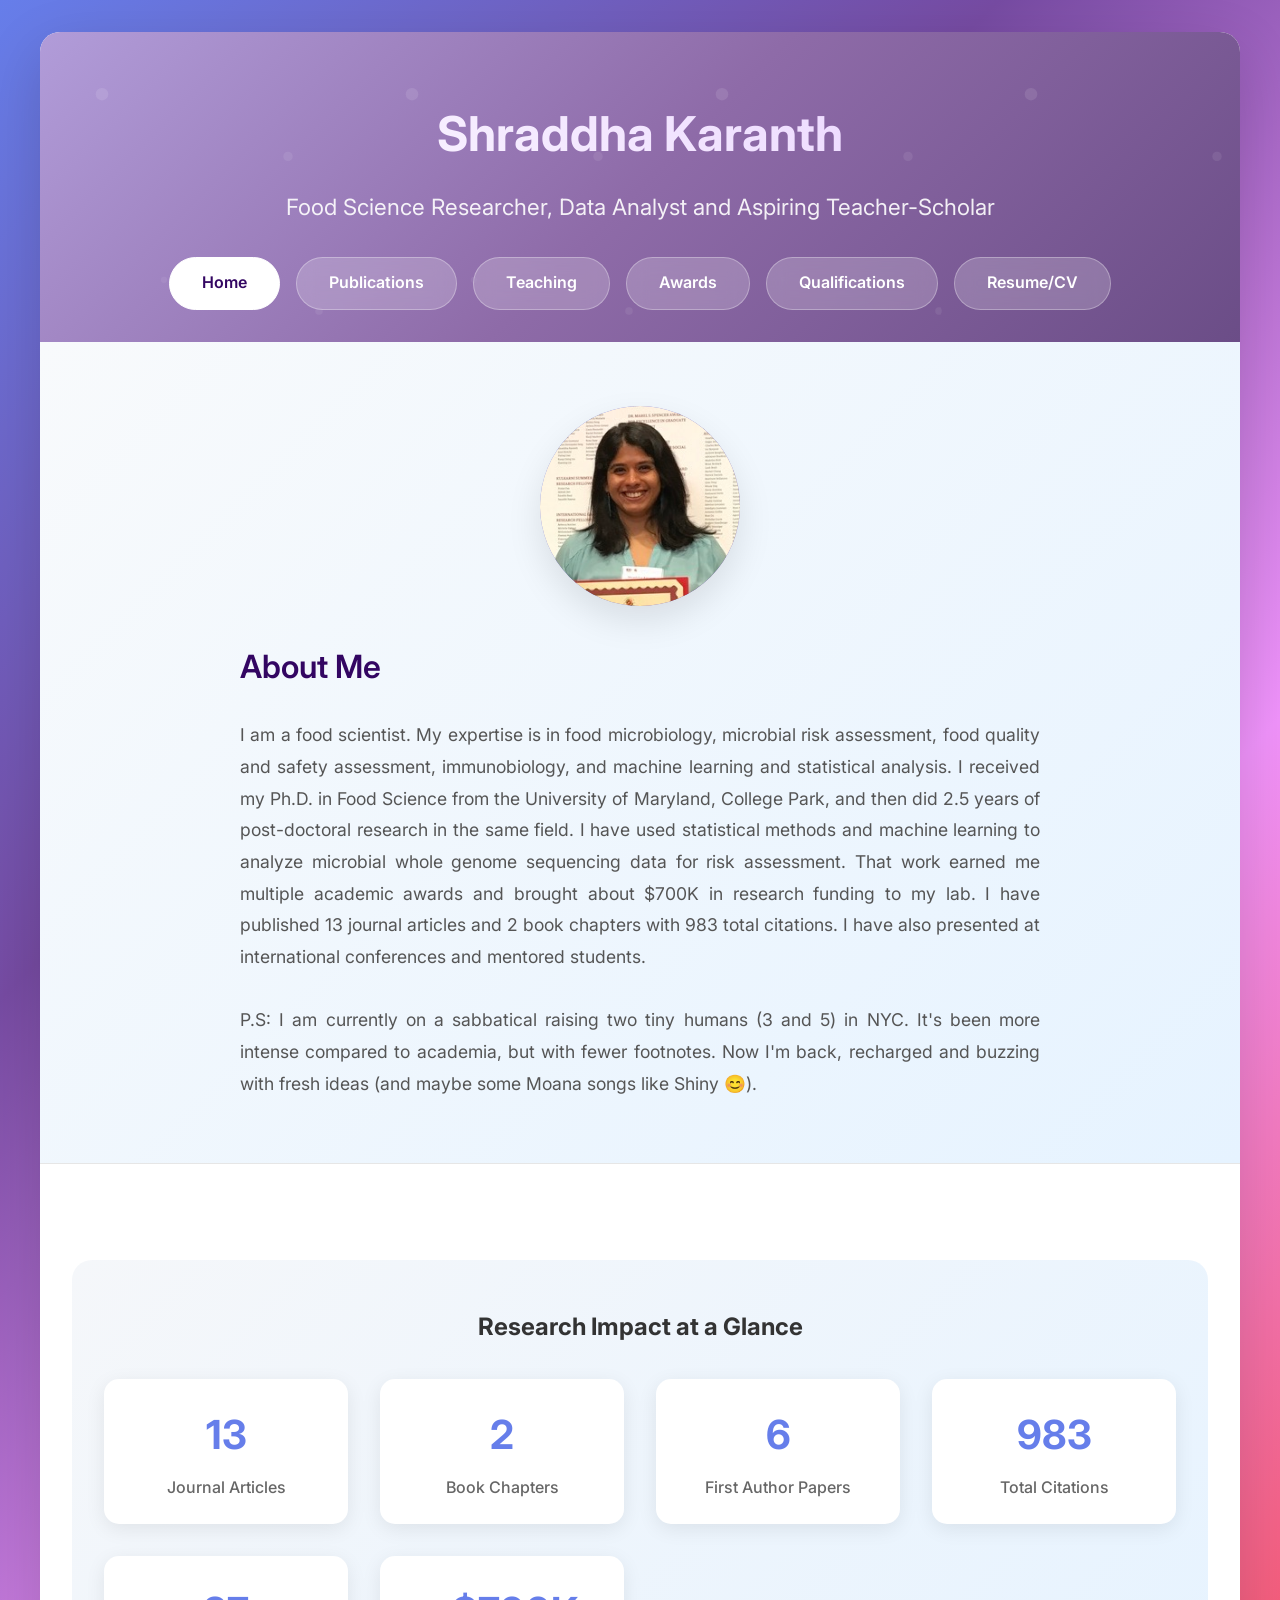
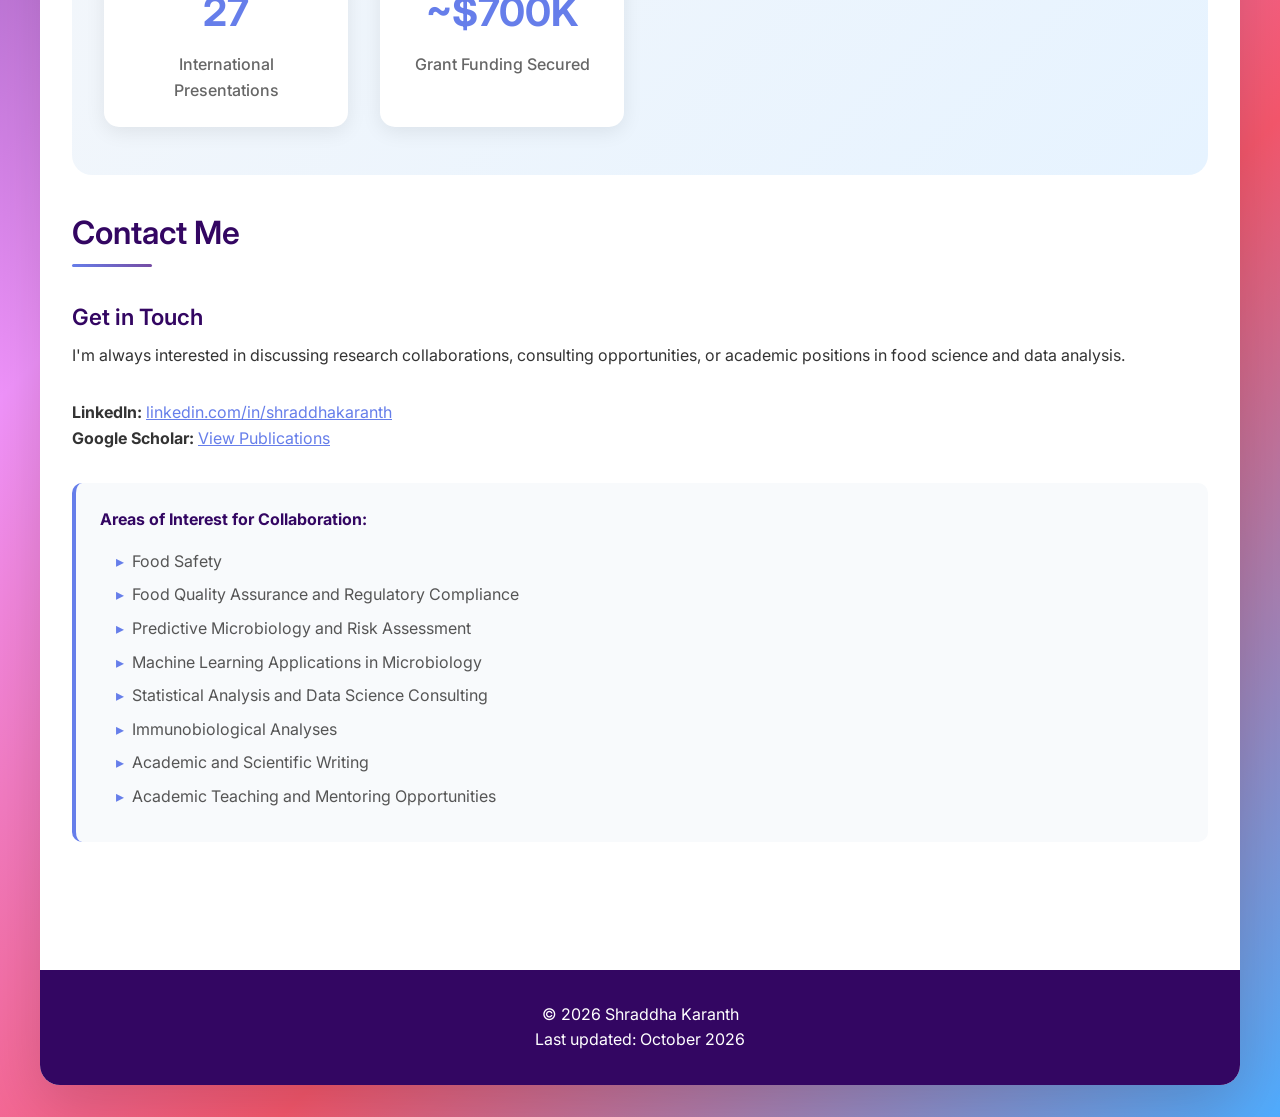
==== commit 5505879b: "Merge qualifications, add Teaching page, rebuild Awards from the CV - Merge Academic and Certificati" ====
--- a/index.html
+++ b/index.html
@@ -82,14 +82,14 @@
         <header>
             <div class="header-content">
                 <h1>Shraddha Karanth</h1>
-                <p class="subtitle">Food Science Researcher &amp; Data Analyst</p>
+                <p class="subtitle">Food Science Researcher, Data Analyst and Aspiring Teacher-Scholar</p>
                 
                 <nav class="nav-buttons" aria-label="Main">
                     <a href="/" class="nav-btn" aria-current="page">Home</a>
                     <a href="/publications/" class="nav-btn">Publications</a>
+                    <a href="/teaching/" class="nav-btn">Teaching</a>
                     <a href="/awards/" class="nav-btn">Awards</a>
-                    <a href="/academic/" class="nav-btn">Academic</a>
-                    <a href="/certifications/" class="nav-btn">Certifications</a>
+                    <a href="/qualifications/" class="nav-btn">Qualifications</a>
                     <a href="/cv/" class="nav-btn">Resume/CV</a>
                 </nav>
             </div>
@@ -104,7 +104,7 @@
                 <p>I am a food scientist. My expertise is in food microbiology, microbial risk assessment, food quality and safety assessment, immunobiology, and machine learning and statistical analysis. I received my Ph.D. in Food Science from the University of Maryland, College Park, and then did 2.5 years of post-doctoral research in the same field. I have used statistical methods and machine learning to analyze microbial whole genome sequencing data for risk assessment. That work earned me multiple academic awards and brought about $700K in research funding to my lab. I have published 13 journal articles and 2 book chapters with 983 total citations. I have also presented at international conferences and mentored students.</p>
                 <br>
                 <p>P.S: I am currently on a sabbatical raising two tiny humans (3 and 5) in NYC. It's been more intense compared to academia, but with fewer footnotes.
-                Now I'm back, recharged and buzzing with fresh ideas (and maybe some Kpop Demon Hunters music 😊). </p>
+                Now I'm back, recharged and buzzing with fresh ideas (and maybe some Moana songs like Shiny 😊). </p>
             </div>
         </div>
 
@@ -168,7 +168,7 @@
         </main>
 
         <footer>
-            <p>&copy; 2025 Shraddha Karanth</p>
+            <p>&copy; 2026 Shraddha Karanth</p>
             <p>Last updated: October 2026</p>
         </footer>
     </div>
--- a/assets/css/style.css
+++ b/assets/css/style.css
@@ -215,6 +215,14 @@
     border-radius: 2px;
 }
 
+.page-intro {
+    max-width: 800px;
+    margin-bottom: 3rem;
+    font-size: 1.1rem;
+    line-height: 1.8;
+    color: #555;
+}
+
 .highlight-stats {
     background: linear-gradient(135deg, #f5f7fa 0%, #e6f3ff 100%);
     padding: 3rem 2rem;
